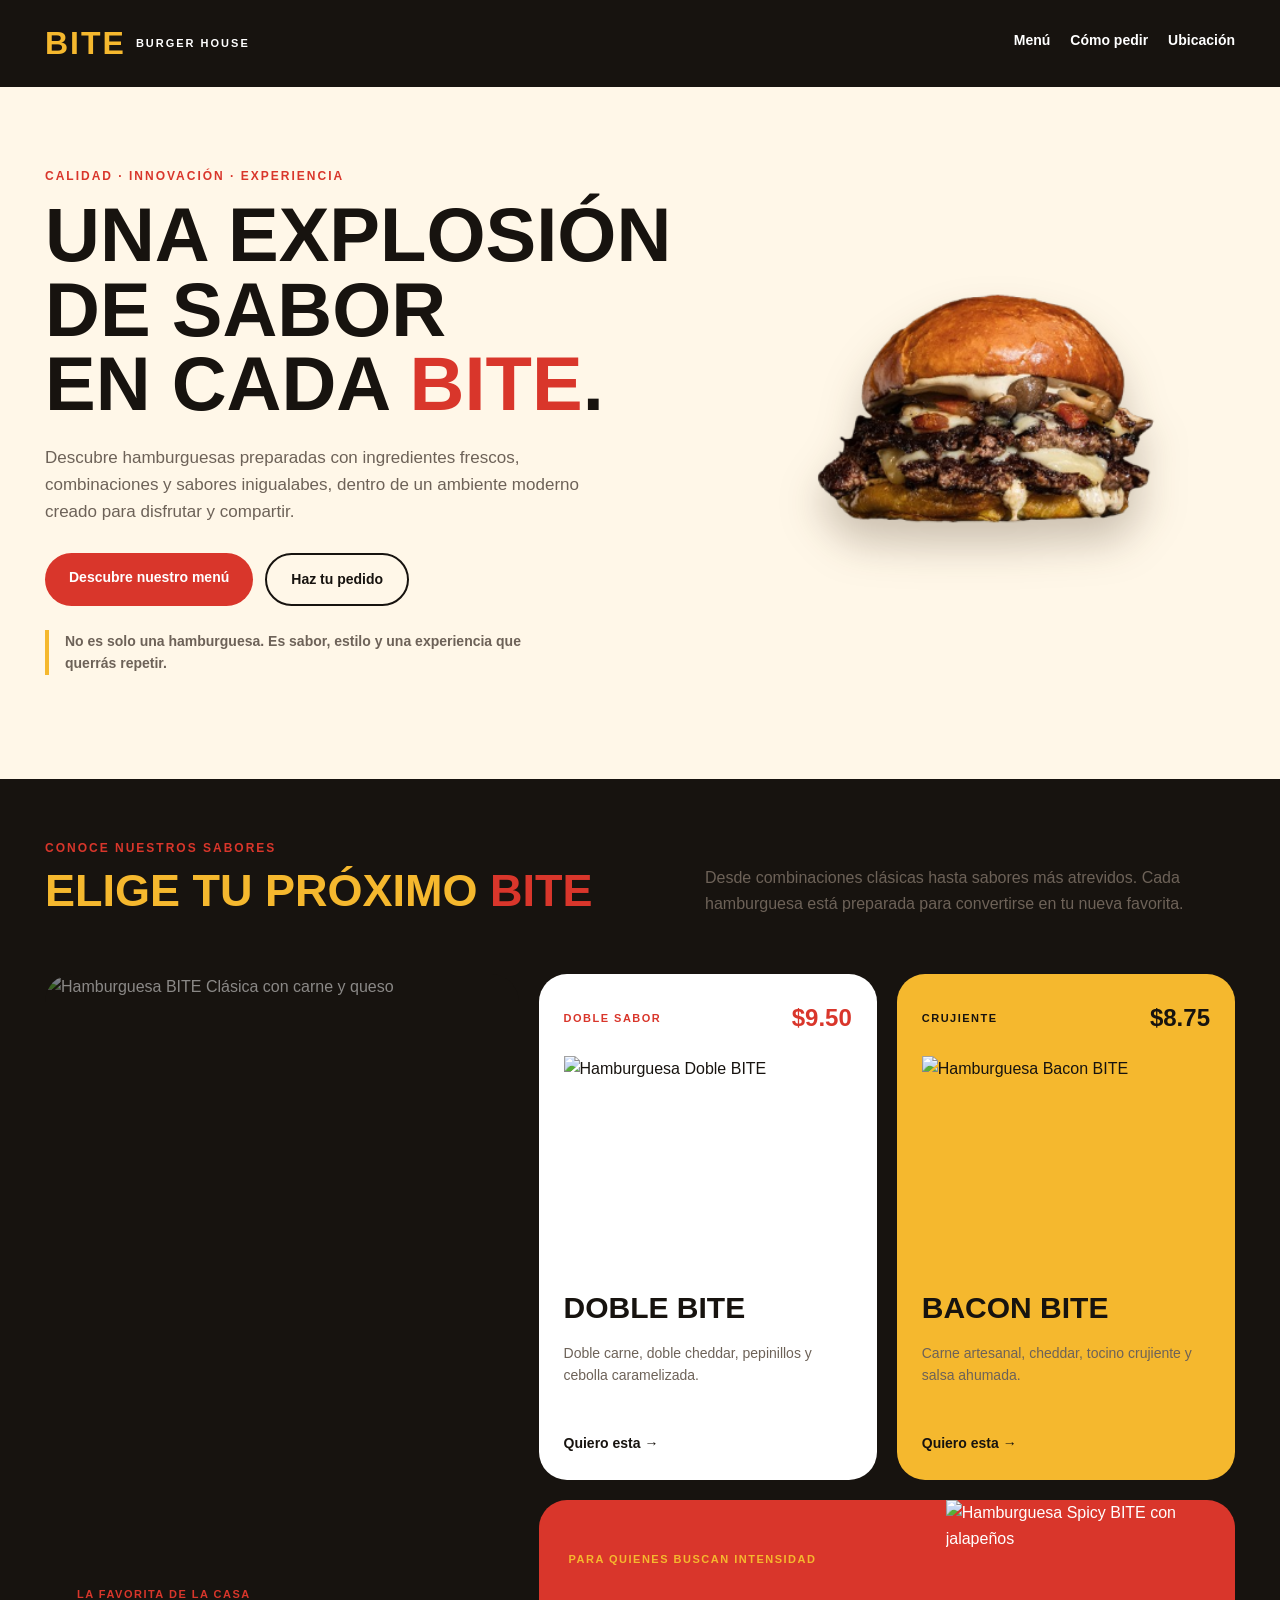
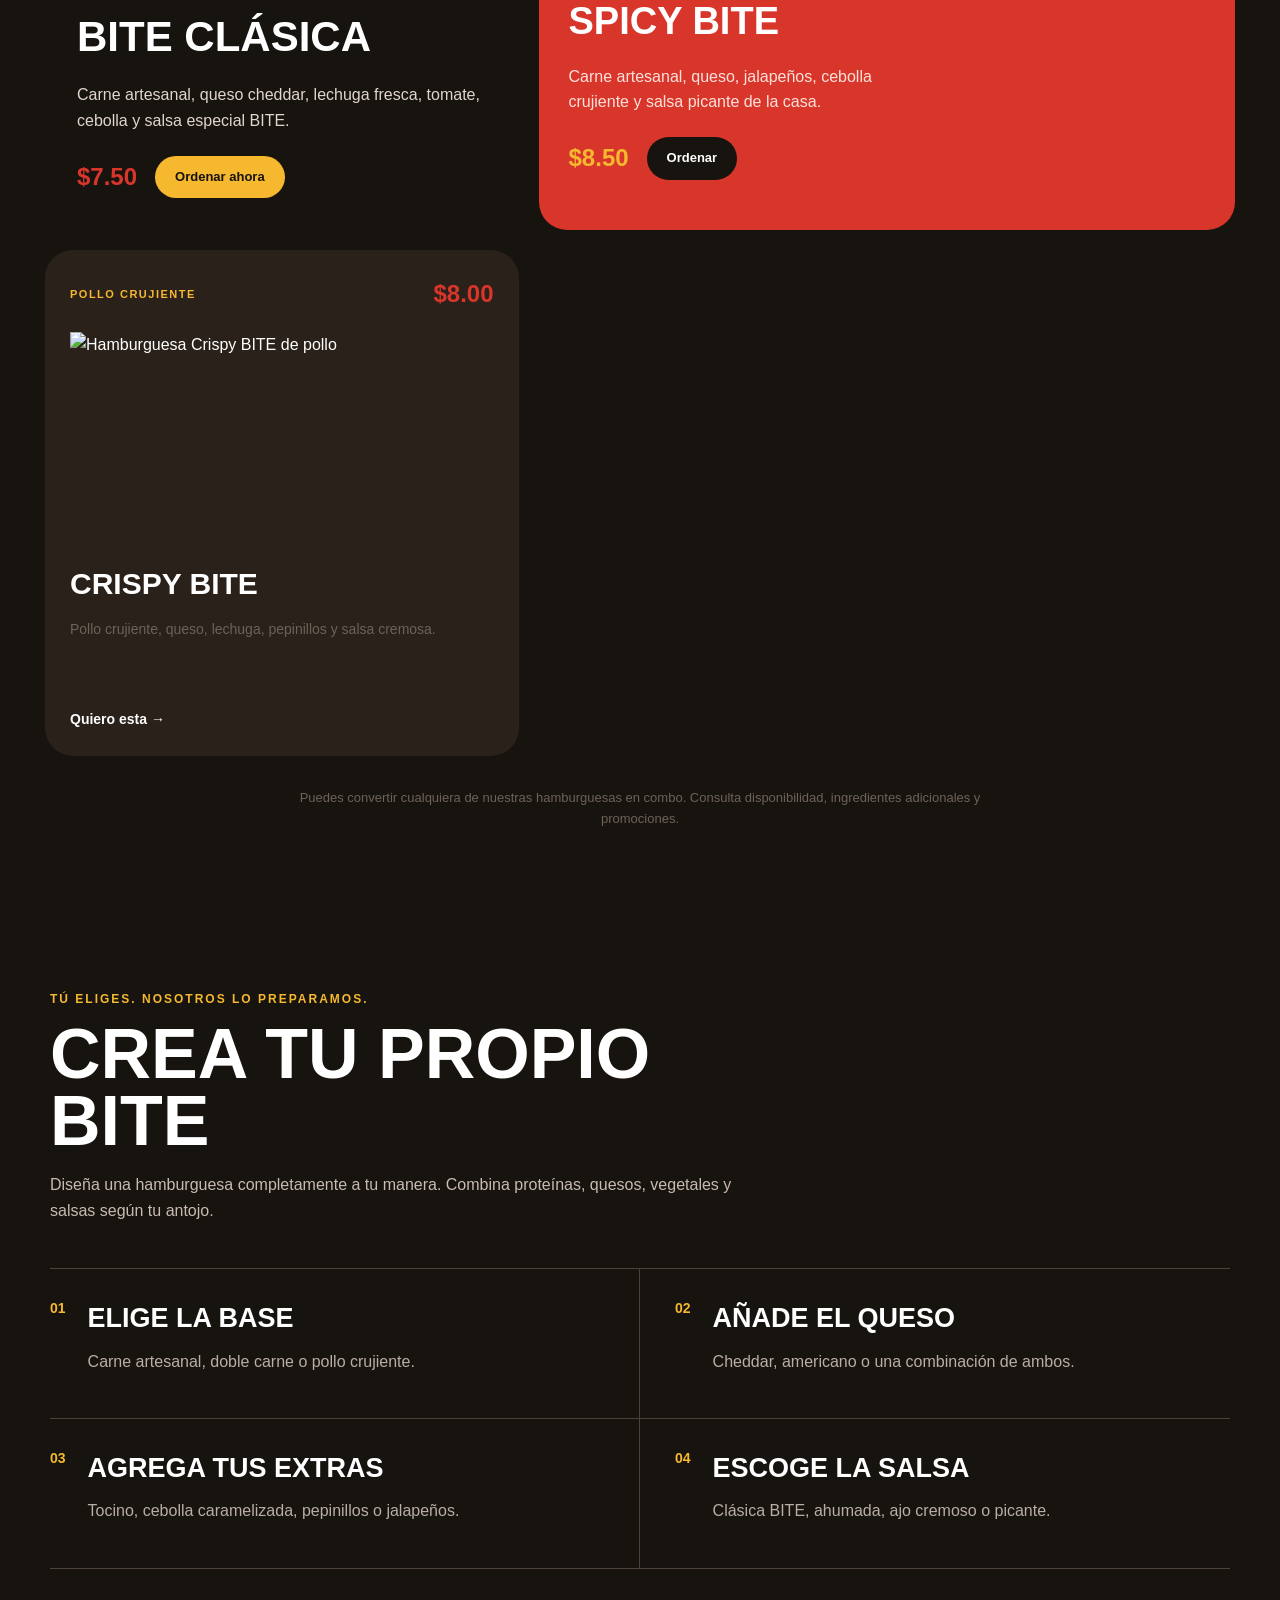
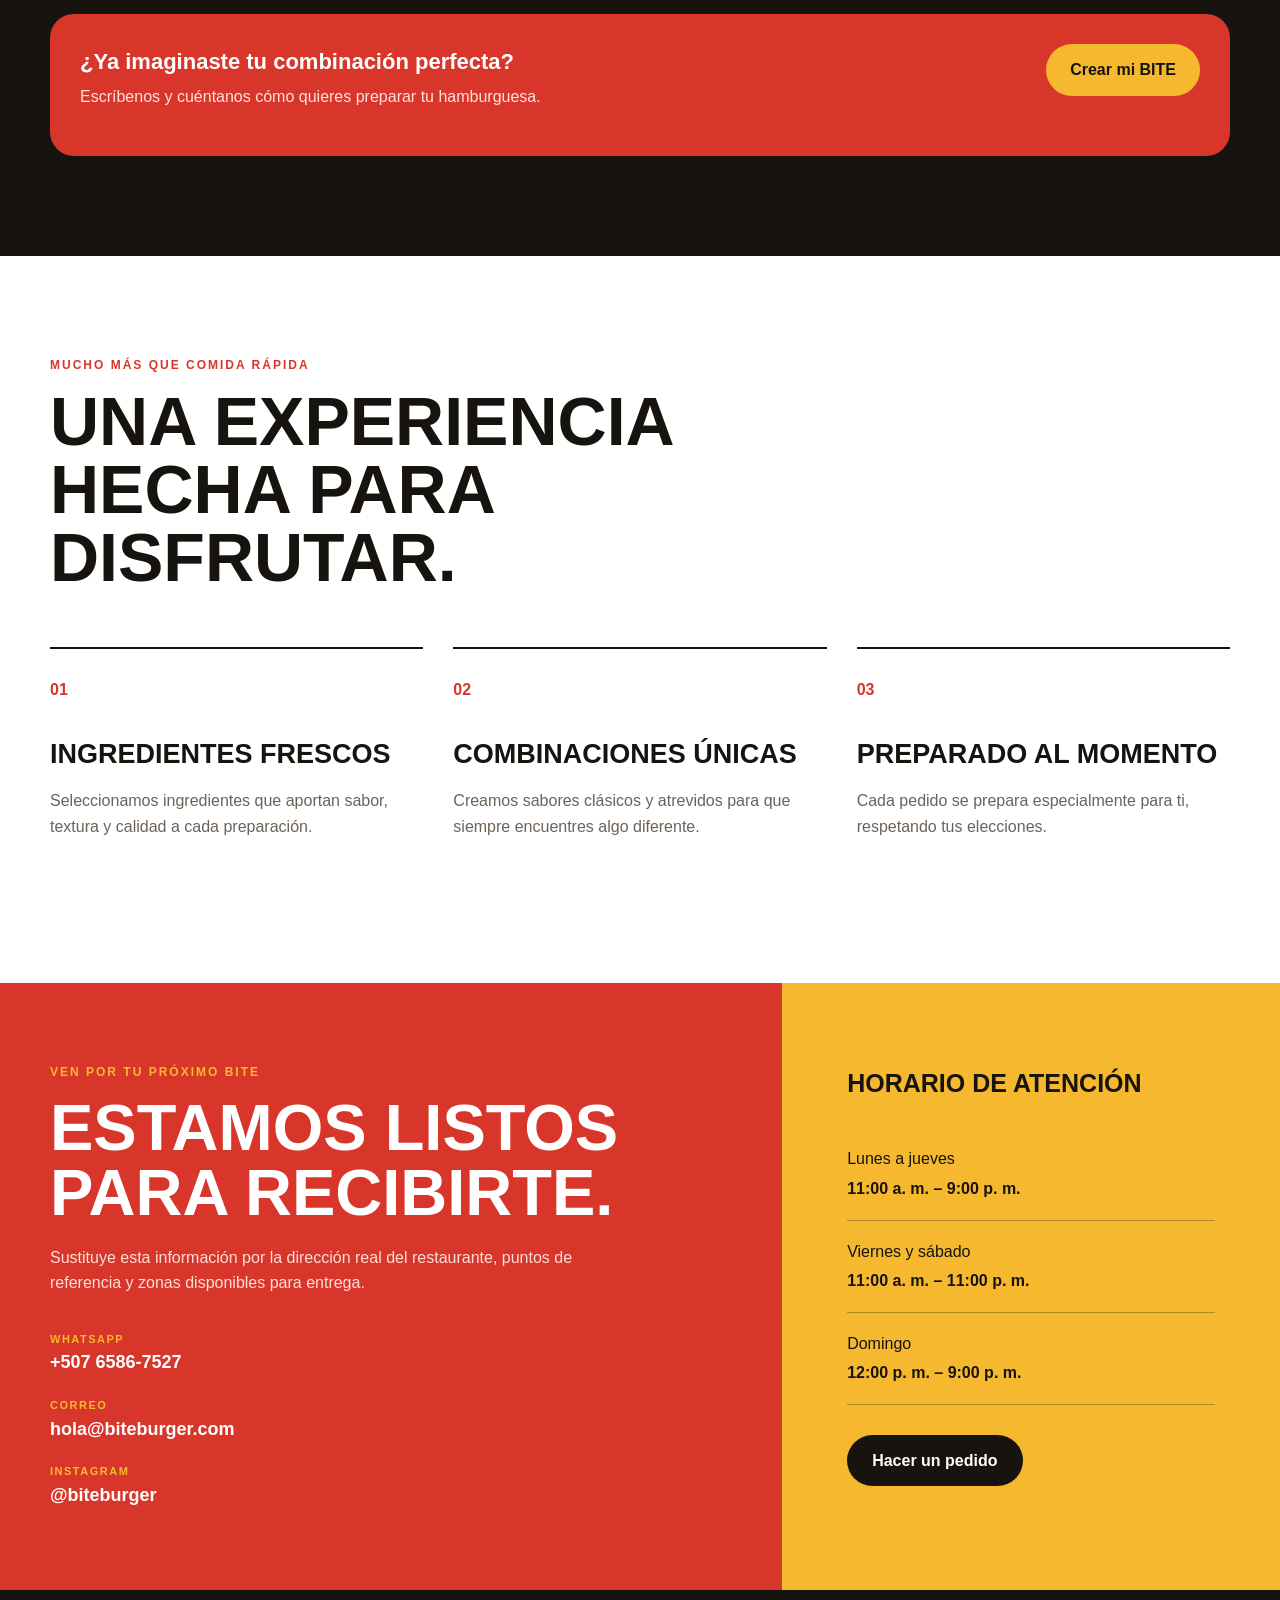
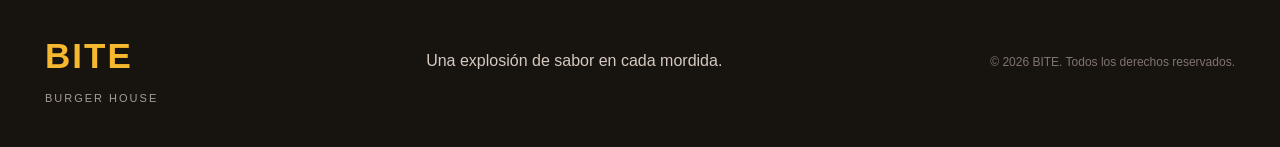
==== index.html @ ae7abc69 "Primera version de BITE" ====
<!DOCTYPE html>
<html lang="es">
<head>
  <meta charset="UTF-8">

  <meta
    name="viewport"
    content="width=device-width, initial-scale=1.0"
  >
  <title>BITE — Hamburguesas artesanales</title>
  <link rel="stylesheet" href="./assets/css/styles.css">
</head>

<body>
  <header class="barra">
    <a class="marca" href="#inicio">
      <span class="marca__nombre">BITE</span>
      <span class="marca__tipo">Burger House</span>
    </a>

    <nav class="nav" aria-label="Navegación principal">
      <a href="#menu">Menú</a>
      <a href="#pedidos">Cómo pedir</a>
      <a href="#local">Ubicación</a>
    </nav>
  </header>

  <main>
<section class="hero" id="inicio">

  <div class="hero__texto">

    <p class="etiqueta">
      Calidad · Innovación · Experiencia
    </p>

    <h1>
      Una explosión de sabor<br>
      en cada <em>BITE</em>.
    </h1>

    <p class="hero__descripcion">
      Descubre hamburguesas preparadas con ingredientes frescos,
      combinaciones y sabores inigualabes, dentro de un ambiente moderno creado para disfrutar y compartir.
    </p>

    <div class="hero__acciones">

      <a class="boton boton--principal" href="#menu">
        Descubre nuestro menú
      </a>

      <a
        class="boton boton--secundario"
        href="https://wa.me/50765867527?text=Hola%20BITE,%20quiero%20realizar%20un%20pedido."
        target="_blank"
        rel="noopener noreferrer"
      >
        Haz tu pedido
      </a>

    </div>

    <p class="hero__frase">
      No es solo una hamburguesa. Es sabor, estilo y una experiencia
      que querrás repetir.
    </p>

  </div>

  <div class="hero__ilustracion">

    <img
      src="./img/hamburguesa-bite.png"
      alt="Hamburguesa especial del restaurante BITE"
      class="hero__imagen"
    >

  </div>

</section>

     <section class="sabores" id="menu">

      <div class="sabores__encabezado">
    
        <div>
          <p class="seccion__etiqueta">Conoce nuestros sabores</p>
    
          <h2>
            Elige tu próximo
            <span>BITE</span>
          </h2>
        </div>
    
        <p class="sabores__introduccion">
          Desde combinaciones clásicas hasta sabores más atrevidos.
          Cada hamburguesa está preparada para convertirse en tu nueva favorita.
        </p>
    
      </div>
    
      <div class="menu-bento">
    
        <article class="menu-bento__principal">
    
          <img
            src="./img/bite-clasica.png"
            alt="Hamburguesa BITE Clásica con carne y queso"
            class="menu-bento__imagen-principal"
          >
    
          <div class="menu-bento__contenido-principal">
    
            <p class="producto__categoria">
              La favorita de la casa
            </p>
    
            <h3>BITE Clásica</h3>
    
            <p>
              Carne artesanal, queso cheddar, lechuga fresca,
              tomate, cebolla y salsa especial BITE.
            </p>
    
            <div class="producto__datos">
    
              <span class="producto__precio">$7.50</span>
    
              <a
                href="https://wa.me/50765867527?text=Hola%20BITE,%20quiero%20ordenar%20una%20BITE%20Clásica."
                target="_blank"
                rel="noopener noreferrer"
                class="producto__ordenar"
              >
                Ordenar ahora
              </a>
    
            </div>
    
          </div>
    
        </article>

        <article class="menu-bento__producto">
    
          <div class="producto__superior">
            <p class="producto__categoria">Doble sabor</p>
            <span class="producto__precio">$9.50</span>
          </div>
    
          <img
            src="./img/doble-bite.png"
            alt="Hamburguesa Doble BITE"
            class="menu-bento__imagen"
          >
    
          <h3>Doble BITE</h3>
    
          <p>
            Doble carne, doble cheddar, pepinillos y cebolla caramelizada.
          </p>
    
          <a
            href="https://wa.me/50765867527?text=Hola%20BITE,%20quiero%20ordenar%20una%20Doble%20BITE."
            target="_blank"
            rel="noopener noreferrer"
            class="producto__enlace"
          >
            Quiero esta →
          </a>
    
        </article>
    
        <article class="menu-bento__producto menu-bento__producto--amarillo">
    
          <div class="producto__superior">
            <p class="producto__categoria">Crujiente</p>
            <span class="producto__precio">$8.75</span>
          </div>
    
          <img
            src="./img/bacon-bite.png"
            alt="Hamburguesa Bacon BITE"
            class="menu-bento__imagen"
          >
    
          <h3>Bacon BITE</h3>
    
          <p>
            Carne artesanal, cheddar, tocino crujiente y salsa ahumada.
          </p>
    
          <a
            href="https://wa.me/50765867527?text=Hola%20BITE,%20quiero%20ordenar%20una%20Bacon%20BITE."
            target="_blank"
            rel="noopener noreferrer"
            class="producto__enlace"
          >
            Quiero esta →
          </a>
    
        </article>
    
    

        <article class="menu-bento__horizontal">
    
          <div class="menu-bento__horizontal-texto">
    
            <p class="producto__categoria">
              Para quienes buscan intensidad
            </p>
    
            <h3>Spicy BITE</h3>
    
            <p>
              Carne artesanal, queso, jalapeños, cebolla crujiente
              y salsa picante de la casa.
            </p>
    
            <div class="producto__datos">
    
              <span class="producto__precio">$8.50</span>
    
              <a
                href="https://wa.me/50765867527?text=Hola%20BITE,%20quiero%20ordenar%20una%20Spicy%20BITE."
                target="_blank"
                rel="noopener noreferrer"
                class="producto__ordenar producto__ordenar--oscuro"
              >
                Ordenar
              </a>
    
            </div>
    
          </div>
    
          <img
            src="./img/spicy-bite.png"
            alt="Hamburguesa Spicy BITE con jalapeños"
            class="menu-bento__horizontal-imagen"
          >
    
        </article>
    
    
        <article class="menu-bento__producto menu-bento__producto--oscuro">
    
          <div class="producto__superior">
            <p class="producto__categoria">Pollo crujiente</p>
            <span class="producto__precio">$8.00</span>
          </div>
    
          <img
            src="./img/crispy-bite.png"
            alt="Hamburguesa Crispy BITE de pollo"
            class="menu-bento__imagen"
          >
    
          <h3>Crispy BITE</h3>
    
          <p>
            Pollo crujiente, queso, lechuga, pepinillos y salsa cremosa.
          </p>
    
          <a
            href="https://wa.me/50765867527?text=Hola%20BITE,%20quiero%20ordenar%20una%20Crispy%20BITE."
            target="_blank"
            rel="noopener noreferrer"
            class="producto__enlace"
          >
            Quiero esta →
          </a>
    
        </article>
    
      </div>
    
      <p class="sabores__nota">
        Puedes convertir cualquiera de nuestras hamburguesas en combo.
        Consulta disponibilidad, ingredientes adicionales y promociones.
      </p>
    
    </section>
    
    
    <section class="crea-bite" id="pedidos">
    
      <div class="crea-bite__encabezado">
    
        <p class="seccion__etiqueta seccion__etiqueta--clara">
          Tú eliges. Nosotros lo preparamos.
        </p>
    
        <h2>
          Crea tu propio BITE
        </h2>
    
        <p>
          Diseña una hamburguesa completamente a tu manera.
          Combina proteínas, quesos, vegetales y salsas según tu antojo.
        </p>
    
      </div>
    
    
      <div class="crea-bite__opciones">
    
        <article class="crea-bite__paso">
    
          <span class="crea-bite__numero">01</span>
    
          <div>
            <h3>Elige la base</h3>
            <p>Carne artesanal, doble carne o pollo crujiente.</p>
          </div>
    
        </article>
    
    
        <article class="crea-bite__paso">
    
          <span class="crea-bite__numero">02</span>
    
          <div>
            <h3>Añade el queso</h3>
            <p>Cheddar, americano o una combinación de ambos.</p>
          </div>
    
        </article>
    
    
        <article class="crea-bite__paso">
    
          <span class="crea-bite__numero">03</span>
    
          <div>
            <h3>Agrega tus extras</h3>
            <p>Tocino, cebolla caramelizada, pepinillos o jalapeños.</p>
          </div>
    
        </article>
    
    
        <article class="crea-bite__paso">
    
          <span class="crea-bite__numero">04</span>
    
          <div>
            <h3>Escoge la salsa</h3>
            <p>Clásica BITE, ahumada, ajo cremoso o picante.</p>
          </div>
    
        </article>
    
      </div>
    
    
      <div class="crea-bite__final">
    
        <div>
          <p class="crea-bite__llamado">
            ¿Ya imaginaste tu combinación perfecta?
          </p>
    
          <p>
            Escríbenos y cuéntanos cómo quieres preparar tu hamburguesa.
          </p>
        </div>
    
        <a
          href="https://wa.me/50765867527?text=Hola%20BITE,%20quiero%20crear%20mi%20propia%20hamburguesa."
          target="_blank"
          rel="noopener noreferrer"
          class="crea-bite__boton"
        >
          Crear mi BITE
        </a>
    
      </div>
    
    </section>
    
    <section class="experiencia">
    
      <div class="experiencia__frase">
    
        <p class="seccion__etiqueta">Mucho más que comida rápida</p>
    
        <h2>
          Una experiencia hecha para disfrutar.
        </h2>
    
      </div>
    
    
      <div class="experiencia__elementos">
    
        <article>
          <span>01</span>
          <h3>Ingredientes frescos</h3>
          <p>
            Seleccionamos ingredientes que aportan sabor, textura
            y calidad a cada preparación.
          </p>
        </article>
    
        <article>
          <span>02</span>
          <h3>Combinaciones únicas</h3>
          <p>
            Creamos sabores clásicos y atrevidos para que siempre
            encuentres algo diferente.
          </p>
        </article>
    
        <article>
          <span>03</span>
          <h3>Preparado al momento</h3>
          <p>
            Cada pedido se prepara especialmente para ti,
            respetando tus elecciones.
          </p>
        </article>
    
      </div>
    
    </section>
    
    <section class="visitanos" id="local">
    
      <div class="visitanos__informacion">
    
        <p class="seccion__etiqueta seccion__etiqueta--clara">
          Ven por tu próximo BITE
        </p>
    
        <h2>Estamos listos para recibirte.</h2>
    
        <p class="visitanos__descripcion">
          Sustituye esta información por la dirección real del restaurante,
          puntos de referencia y zonas disponibles para entrega.
        </p>
    
    
        <div class="visitanos__contactos">
    
          <div>
            <span>WhatsApp</span>
            <a href="https://wa.me/50765867527" target="_blank">
              +507 6586-7527
            </a>
          </div>
    
          <div>
            <span>Correo</span>
            <a href="mailto:hola@biteburger.com">
              hola@biteburger.com
            </a>
          </div>
    
          <div>
            <span>Instagram</span>
            <a href="#" target="_blank">
              @biteburger
            </a>
          </div>
    
        </div>
    
      </div>
    
    
      <div class="visitanos__horario">
    
        <p class="visitanos__titulo-horario">
          Horario de atención
        </p>
    
        <div class="horario__fila">
          <span>Lunes a jueves</span>
          <strong>11:00 a. m. – 9:00 p. m.</strong>
        </div>
    
        <div class="horario__fila">
          <span>Viernes y sábado</span>
          <strong>11:00 a. m. – 11:00 p. m.</strong>
        </div>
    
        <div class="horario__fila">
          <span>Domingo</span>
          <strong>12:00 p. m. – 9:00 p. m.</strong>
        </div>
    
        <a
          href="https://wa.me/50765867527?text=Hola%20BITE,%20quiero%20realizar%20un%20pedido."
          target="_blank"
          rel="noopener noreferrer"
          class="visitanos__boton"
        >
          Hacer un pedido
        </a>
    
      </div>
    
    </section>


</main>

     <footer class="pie-bite">

      <div class="pie-bite__marca">
        <p>BITE</p>
        <span>Burger House</span>
      </div>
    
      <p class="pie-bite__frase">
        Una explosión de sabor en cada mordida.
      </p>
    
      <p class="pie-bite__derechos">
        © 2026 BITE. Todos los derechos reservados.
      </p>
    
    </footer>
</body>
</html>
---- assets/css/styles.css ----
:root {
  --negro: #17130f;
  --negro-suave: #29211a;
  --rojo: #d9362b;
  --rojo-oscuro: #ad231b;
  --amarillo: #f5b82e;
  --crema: #fff7e8;
  --blanco: #ffffff;
  --gris: #6d6258;
}

* {
  box-sizing: border-box;
}

html {
  scroll-behavior: smooth;
}

body {
  margin: 0;
  background-color: var(--crema);
  color: var(--negro);
  font-family: Arial, Helvetica, sans-serif;
  line-height: 1.6;
}

h1,
h2,
h3,
p {
  margin-top: 0;
}

a {
  color: inherit;
}

.barra {
  display: flex;
  flex-direction: column;
  gap: 15px;
  padding: 18px 24px;
  background-color: var(--negro);
}

.marca {
  display: flex;
  align-items: center;
  gap: 10px;
  color: var(--blanco);
  text-decoration: none;
}

.marca__nombre {
  color: var(--amarillo);
  font-size: 32px;
  font-weight: 900;
  letter-spacing: 2px;
}

.marca__tipo {
  color: var(--blanco);
  font-size: 11px;
  font-weight: 700;
  letter-spacing: 2px;
  text-transform: uppercase;
}

.nav {
  display: flex;
  flex-wrap: wrap;
  gap: 20px;
}

.nav a {
  padding-bottom: 4px;
  border-bottom: 2px solid transparent;
  color: var(--blanco);
  font-size: 14px;
  font-weight: 600;
  text-decoration: none;
  transition: 0.2s ease;
}

.nav a:hover {
  border-bottom-color: var(--amarillo);
  color: var(--amarillo);
}


.hero {
  display: flex;
  flex-direction: column;
  gap: 40px;
  min-height: 620px;
  padding: 60px 24px;
  background-color: var(--crema);
}

.hero__texto {
  width: 100%;
}

.etiqueta {
  margin-bottom: 12px;
  color: var(--rojo);
  font-size: 12px;
  font-weight: 800;
  letter-spacing: 2px;
  text-transform: uppercase;
}

.hero h1 {
  margin-bottom: 22px;
  color: var(--negro);
  font-size: clamp(48px, 12vw, 76px);
  line-height: 0.98;
  text-transform: uppercase;
}

.hero h1 em {
  color: var(--rojo);
  font-style: normal;
}

.hero__descripcion {
  max-width: 580px;
  margin-bottom: 28px;
  color: var(--gris);
  font-size: 17px;
}

.hero__acciones {
  display: flex;
  flex-wrap: wrap;
  gap: 12px;
}

.boton {
  display: inline-block;
  padding: 13px 24px;
  border-radius: 50px;
  font-size: 14px;
  font-weight: 800;
  text-decoration: none;
  transition: 0.2s ease;
}

.boton:hover {
  transform: translateY(-3px);
}

.boton--principal {
  background-color: var(--rojo);
  color: var(--blanco);
}

.boton--principal:hover {
  background-color: var(--rojo-oscuro);
}

.boton--secundario {
  border: 2px solid var(--negro);
  background-color: transparent;
  color: var(--negro);
}

.boton--secundario:hover {
  background-color: var(--negro);
  color: var(--blanco);
}


.hero__frase {
  max-width: 480px;
  margin-top: 24px;
  padding-left: 16px;
  border-left: 4px solid var(--amarillo);
  color: var(--gris);
  font-size: 14px;
  font-weight: 600;
}

.hero__ilustracion {
  width: 100%;
  max-width: 480px;
  margin: 0 auto;
}

.hero__imagen {
  display: block;
  width: 100%;
  max-width: 480px;
  height: auto;
  margin: 0 auto;
  border-radius: 24px;
  object-fit: cover;
  filter: drop-shadow(0 24px 20px rgba(55, 35, 17, 0.25));
}

#menu {
  min-height: 300px;
  padding: 60px 24px;
  background-color: var(--negro);
  color: var(--blanco);
}

#menu h2 {
  margin-bottom: 20px;
  color: var(--amarillo);
  font-size: 45px;
  text-transform: uppercase;
}

@media (min-width: 700px) {

  .barra {
    flex-direction: row;
    align-items: center;
    justify-content: space-between;
    padding-right: 45px;
    padding-left: 45px;
  }

  .hero {
    padding-right: 45px;
    padding-left: 45px;
  }

  #menu {
    padding-right: 45px;
    padding-left: 45px;
  }
}


@media (min-width: 900px) {

  .hero {
    flex-direction: row;
    align-items: center;
    justify-content: space-between;
    gap: 70px;
    padding-top: 80px;
    padding-bottom: 90px;
  }

  .hero__texto {
    flex: 1.2;
  }

  .hero__ilustracion {
    flex: 1;
    margin: 0;
  }
}

/* =====================================================
   CONFIGURACIÓN COMPARTIDA DE LAS NUEVAS SECCIONES
   ===================================================== */

.seccion__etiqueta {
  margin-bottom: 12px;
  color: var(--rojo);
  font-size: 12px;
  font-weight: 800;
  letter-spacing: 2px;
  text-transform: uppercase;
}

.seccion__etiqueta--clara {
  color: var(--amarillo);
}


/* =====================================================
     MENÚ TIPO BENTO
     ===================================================== */

.sabores {
  padding: 75px 24px;
  background-color: #f3eadb;
  color: var(--negro);
}

.sabores__encabezado {
  display: flex;
  flex-direction: column;
  gap: 20px;
  margin-bottom: 42px;
}

.sabores__encabezado h2 {
  max-width: 580px;
  margin: 0;
  font-size: clamp(44px, 11vw, 70px);
  line-height: 0.95;
  text-transform: uppercase;
}

.sabores__encabezado h2 span {
  color: var(--rojo);
}

.sabores__introduccion {
  max-width: 530px;
  color: var(--gris);
}

.menu-bento {
  display: grid;
  grid-template-columns: 1fr;
  gap: 20px;
}


/* Producto principal */

.menu-bento__principal {
  position: relative;
  display: flex;
  min-height: 540px;
  overflow: hidden;
  border-radius: 28px;
  background-color: var(--negro);
  color: var(--blanco);
}

.menu-bento__imagen-principal {
  position: absolute;
  inset: 0;
  width: 100%;
  height: 100%;
  opacity: 0.55;
  object-fit: cover;
}

.menu-bento__principal::after {
  position: absolute;
  inset: 0;
  background:
    linear-gradient(to top,
      rgba(23, 19, 15, 0.98),
      rgba(23, 19, 15, 0.08));
  content: "";
}

.menu-bento__contenido-principal {
  position: relative;
  z-index: 2;
  align-self: flex-end;
  padding: 32px;
}

.menu-bento__contenido-principal h3 {
  margin-bottom: 12px;
  font-size: 42px;
  text-transform: uppercase;
}

.menu-bento__contenido-principal>p:not(.producto__categoria) {
  max-width: 510px;
  margin-bottom: 22px;
  color: #e0d6cd;
}


/* Productos pequeños */

.menu-bento__producto {
  padding: 25px;
  overflow: hidden;
  border-radius: 28px;
  background-color: var(--blanco);
  color: var(--negro);
}

.menu-bento__producto--amarillo {
  background-color: var(--amarillo);
}

.menu-bento__producto--oscuro {
  background-color: var(--negro-suave);
  color: var(--blanco);
}

.menu-bento__producto--oscuro p {
  color: #d7cbc1;
}

.producto__superior {
  display: flex;
  align-items: center;
  justify-content: space-between;
  gap: 14px;
}

.producto__categoria {
  margin: 0;
  color: var(--rojo);
  font-size: 11px;
  font-weight: 800;
  letter-spacing: 1.5px;
  text-transform: uppercase;
}

.menu-bento__producto--amarillo .producto__categoria {
  color: var(--negro);
}

.menu-bento__producto--oscuro .producto__categoria {
  color: var(--amarillo);
}

.menu-bento__imagen {
  display: block;
  width: 100%;
  height: 210px;
  margin: 18px 0;
  object-fit: contain;
  transition: transform 0.3s ease;
}

.menu-bento__producto:hover .menu-bento__imagen {
  transform: scale(1.07) rotate(-2deg);
}

.menu-bento__producto h3 {
  margin-bottom: 10px;
  font-size: 30px;
  text-transform: uppercase;
}

.menu-bento__producto>p {
  min-height: 70px;
  margin-bottom: 18px;
  color: var(--gris);
  font-size: 14px;
}

.producto__precio {
  color: var(--rojo);
  font-size: 24px;
  font-weight: 900;
}

.menu-bento__producto--amarillo .producto__precio {
  color: var(--negro);
}

.producto__enlace {
  color: inherit;
  font-size: 14px;
  font-weight: 800;
  text-decoration: none;
}

.producto__enlace:hover {
  color: var(--rojo);
}


/* Producto horizontal */

.menu-bento__horizontal {
  display: flex;
  flex-direction: column;
  overflow: hidden;
  border-radius: 28px;
  background-color: var(--rojo);
  color: var(--blanco);
}

.menu-bento__horizontal-texto {
  padding: 30px;
}

.menu-bento__horizontal h3 {
  margin-bottom: 12px;
  font-size: 38px;
  text-transform: uppercase;
}

.menu-bento__horizontal p {
  margin-bottom: 22px;
  color: #ffe1db;
}

.menu-bento__horizontal .producto__categoria {
  color: var(--amarillo);
}

.menu-bento__horizontal .producto__precio {
  color: var(--amarillo);
}

.menu-bento__horizontal-imagen {
  width: 100%;
  height: 280px;
  object-fit: contain;
}


/* Datos y botones */

.producto__datos {
  display: flex;
  align-items: center;
  flex-wrap: wrap;
  gap: 18px;
}

.producto__ordenar {
  display: inline-block;
  padding: 11px 20px;
  border-radius: 50px;
  background-color: var(--amarillo);
  color: var(--negro);
  font-size: 13px;
  font-weight: 800;
  text-decoration: none;
}

.producto__ordenar:hover {
  background-color: var(--blanco);
}

.producto__ordenar--oscuro {
  background-color: var(--negro);
  color: var(--blanco);
}

.sabores__nota {
  max-width: 700px;
  margin: 32px auto 0;
  color: var(--gris);
  font-size: 13px;
  text-align: center;
}


/* =====================================================
     CREA TU PROPIO BITE
     ===================================================== */

.crea-bite {
  padding: 75px 24px;
  background-color: var(--negro);
  color: var(--blanco);
}

.crea-bite__encabezado {
  max-width: 720px;
  margin-bottom: 45px;
}

.crea-bite__encabezado h2 {
  margin-bottom: 18px;
  font-size: clamp(44px, 11vw, 70px);
  line-height: 0.95;
  text-transform: uppercase;
}

.crea-bite__encabezado>p:last-child {
  color: #c8bbb1;
}

.crea-bite__opciones {
  border-top: 1px solid #4c423a;
}

.crea-bite__paso {
  display: flex;
  align-items: flex-start;
  gap: 22px;
  padding: 28px 0;
  border-bottom: 1px solid #4c423a;
}

.crea-bite__numero {
  color: var(--amarillo);
  font-size: 14px;
  font-weight: 900;
}

.crea-bite__paso h3 {
  margin-bottom: 8px;
  font-size: 27px;
  text-transform: uppercase;
}

.crea-bite__paso p {
  color: #b9aea5;
}

.crea-bite__final {
  display: flex;
  flex-direction: column;
  gap: 25px;
  margin-top: 45px;
  padding: 30px;
  border-radius: 24px;
  background-color: var(--rojo);
}

.crea-bite__llamado {
  margin-bottom: 5px;
  font-size: 22px;
  font-weight: 900;
}

.crea-bite__final div>p:last-child {
  color: #ffe1dc;
}

.crea-bite__boton {
  align-self: flex-start;
  padding: 13px 24px;
  border-radius: 50px;
  background-color: var(--amarillo);
  color: var(--negro);
  font-weight: 900;
  text-decoration: none;
}


/* =====================================================
     EXPERIENCIA BITE
     ===================================================== */

.experiencia {
  padding: 75px 24px;
  background-color: var(--blanco);
}

.experiencia__frase {
  margin-bottom: 45px;
}

.experiencia__frase h2 {
  max-width: 750px;
  font-size: clamp(42px, 10vw, 68px);
  line-height: 1;
  text-transform: uppercase;
}

.experiencia__elementos {
  display: grid;
  grid-template-columns: 1fr;
  gap: 18px;
}

.experiencia__elementos article {
  padding: 28px 0;
  border-top: 2px solid var(--negro);
}

.experiencia__elementos span {
  display: inline-block;
  margin-bottom: 30px;
  color: var(--rojo);
  font-weight: 900;
}

.experiencia__elementos h3 {
  margin-bottom: 12px;
  font-size: 27px;
  text-transform: uppercase;
}

.experiencia__elementos p {
  color: var(--gris);
}


/* =====================================================
     UBICACIÓN Y CONTACTO
     ===================================================== */

.visitanos {
  display: flex;
  flex-direction: column;
  background-color: var(--rojo);
  color: var(--blanco);
}

.visitanos__informacion,
.visitanos__horario {
  padding: 55px 24px;
}

.visitanos__informacion h2 {
  max-width: 600px;
  margin-bottom: 20px;
  font-size: clamp(43px, 10vw, 65px);
  line-height: 1;
  text-transform: uppercase;
}

.visitanos__descripcion {
  max-width: 580px;
  color: #ffded8;
}

.visitanos__contactos {
  display: grid;
  gap: 20px;
  margin-top: 35px;
}

.visitanos__contactos div {
  display: flex;
  flex-direction: column;
}

.visitanos__contactos span {
  color: var(--amarillo);
  font-size: 11px;
  font-weight: 900;
  letter-spacing: 1.5px;
  text-transform: uppercase;
}

.visitanos__contactos a {
  color: var(--blanco);
  font-size: 18px;
  font-weight: 800;
  text-decoration: none;
}

.visitanos__horario {
  background-color: var(--amarillo);
  color: var(--negro);
}

.visitanos__titulo-horario {
  margin-bottom: 25px;
  font-size: 25px;
  font-weight: 900;
  text-transform: uppercase;
}

.horario__fila {
  display: flex;
  flex-direction: column;
  gap: 4px;
  padding: 18px 0;
  border-bottom: 1px solid rgba(23, 19, 15, 0.3);
}

.visitanos__boton {
  display: inline-block;
  margin-top: 30px;
  padding: 13px 25px;
  border-radius: 50px;
  background-color: var(--negro);
  color: var(--blanco);
  font-weight: 900;
  text-decoration: none;
}


/* =====================================================
     PIE DE PÁGINA
     ===================================================== */

.pie-bite {
  display: flex;
  flex-direction: column;
  gap: 18px;
  padding: 38px 24px;
  background-color: var(--negro);
  color: var(--blanco);
}

.pie-bite__marca p {
  margin: 0;
  color: var(--amarillo);
  font-size: 35px;
  font-weight: 900;
  letter-spacing: 2px;
}

.pie-bite__marca span {
  color: #a89d94;
  font-size: 11px;
  letter-spacing: 2px;
  text-transform: uppercase;
}

.pie-bite__frase {
  color: #d5cac0;
}

.pie-bite__derechos {
  color: #80756d;
  font-size: 12px;
}


/* =====================================================
     TABLETAS
     ===================================================== */

@media (min-width: 700px) {

  .sabores,
  .crea-bite,
  .experiencia {
    padding-right: 45px;
    padding-left: 45px;
  }

  .sabores__encabezado {
    flex-direction: row;
    align-items: flex-end;
    justify-content: space-between;
  }

  .menu-bento {
    grid-template-columns: repeat(2, 1fr);
  }

  .menu-bento__principal,
  .menu-bento__horizontal {
    grid-column: span 2;
  }

  .menu-bento__horizontal {
    flex-direction: row;
    align-items: center;
  }

  .menu-bento__horizontal-texto {
    flex: 1.2;
  }

  .menu-bento__horizontal-imagen {
    flex: 1;
    width: 42%;
    height: 330px;
  }

  .crea-bite__final {
    flex-direction: row;
    align-items: center;
    justify-content: space-between;
  }

  .crea-bite__boton {
    flex-shrink: 0;
  }

  .experiencia__elementos {
    grid-template-columns: repeat(3, 1fr);
    gap: 30px;
  }

  .visitanos__informacion,
  .visitanos__horario {
    padding-right: 45px;
    padding-left: 45px;
  }

  .pie-bite {
    flex-direction: row;
    align-items: center;
    justify-content: space-between;
    padding-right: 45px;
    padding-left: 45px;
  }
}


/* =====================================================
     COMPUTADORAS
     ===================================================== */

@media (min-width: 1000px) {

  .sabores,
  .crea-bite,
  .experiencia {
    padding:
      100px max(50px, calc((100% - 1180px) / 2));
  }

  .menu-bento {
    grid-template-columns: 1.4fr 1fr 1fr;
  }

  .menu-bento__principal {
    grid-row: span 2;
    grid-column: auto;
  }

  .menu-bento__horizontal {
    grid-column: span 2;
  }

  .crea-bite__opciones {
    display: grid;
    grid-template-columns: repeat(2, 1fr);
  }

  .crea-bite__paso:nth-child(odd) {
    padding-right: 35px;
    border-right: 1px solid #4c423a;
  }

  .crea-bite__paso:nth-child(even) {
    padding-left: 35px;
  }

  .visitanos {
    flex-direction: row;
  }

  .visitanos__informacion {
    flex: 1.35;
    padding:
      80px 70px 80px max(50px, calc((100vw - 1180px) / 2));
  }

  .visitanos__horario {
    flex: 0.75;
    padding: 80px 65px;
  }
}

.producto__ordenar--oscuro:hover {
  background-color: var(--blanco);
  color: var(--negro);
}
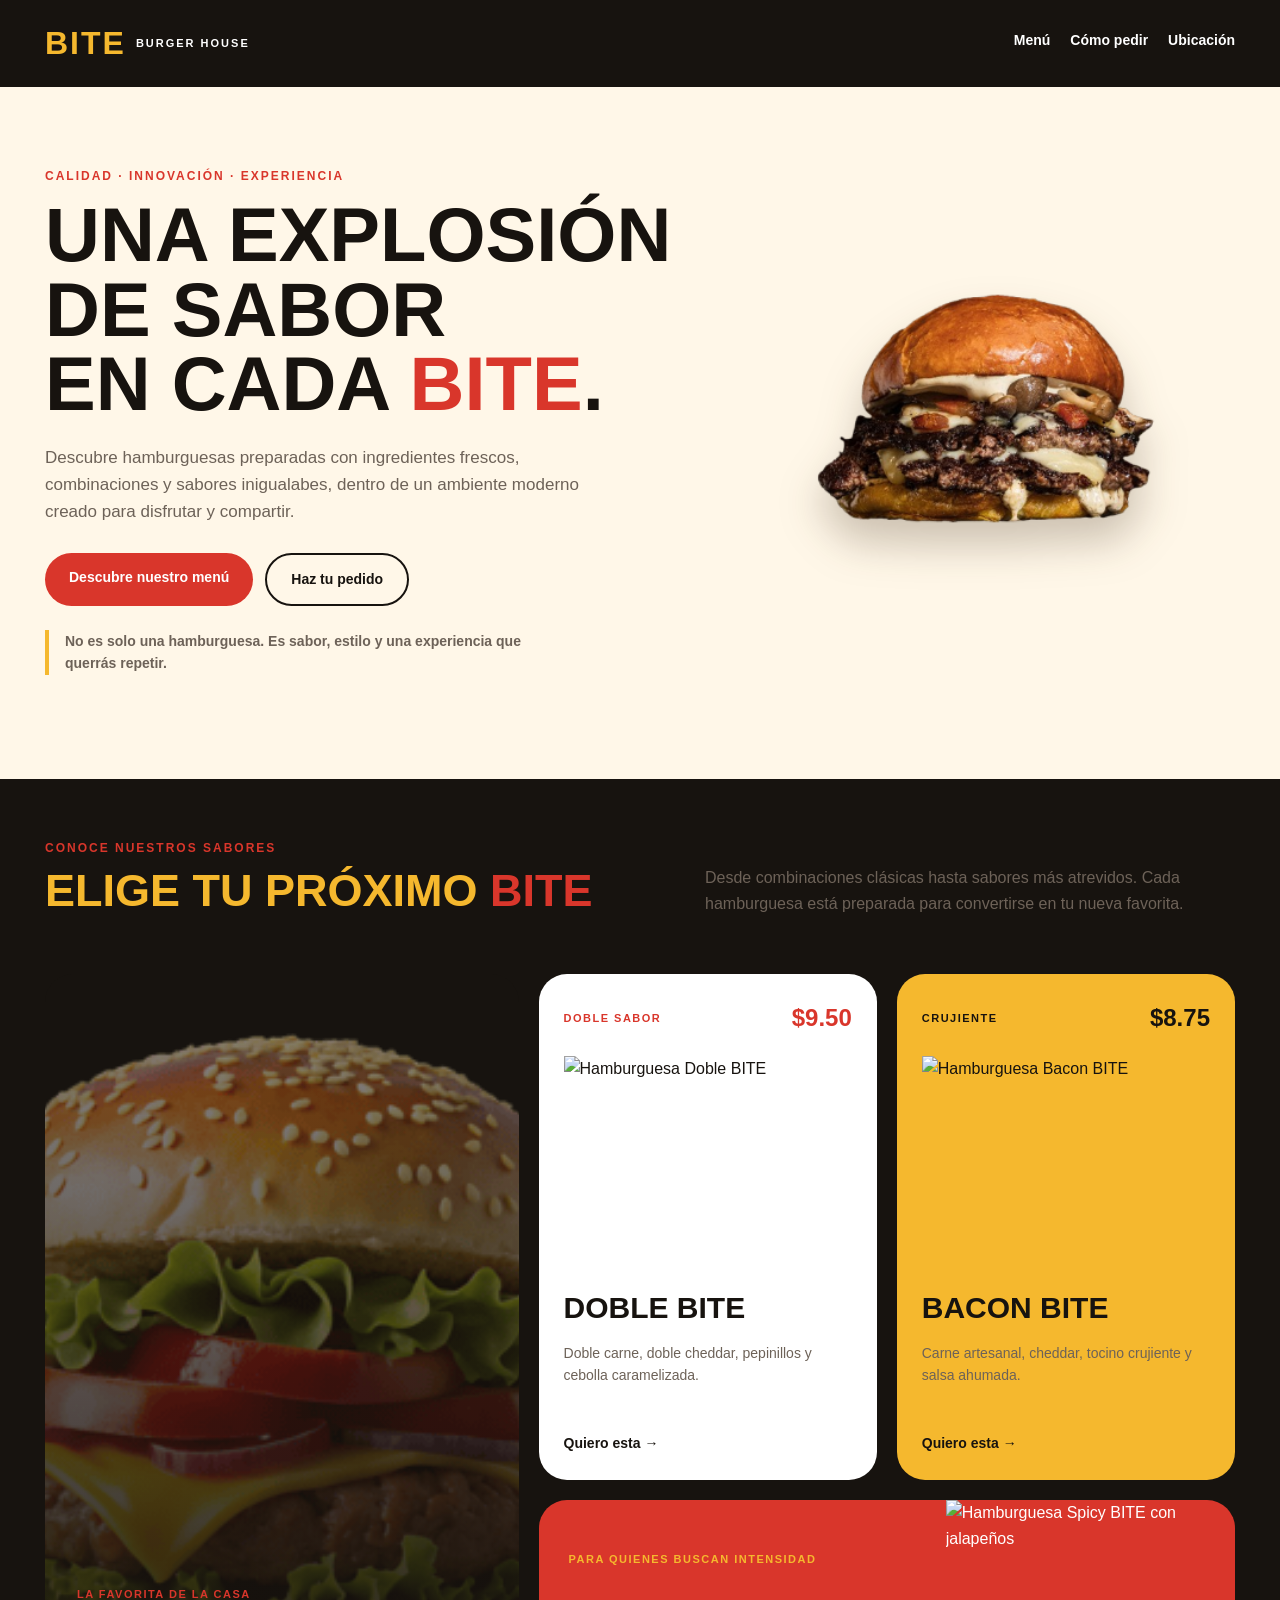
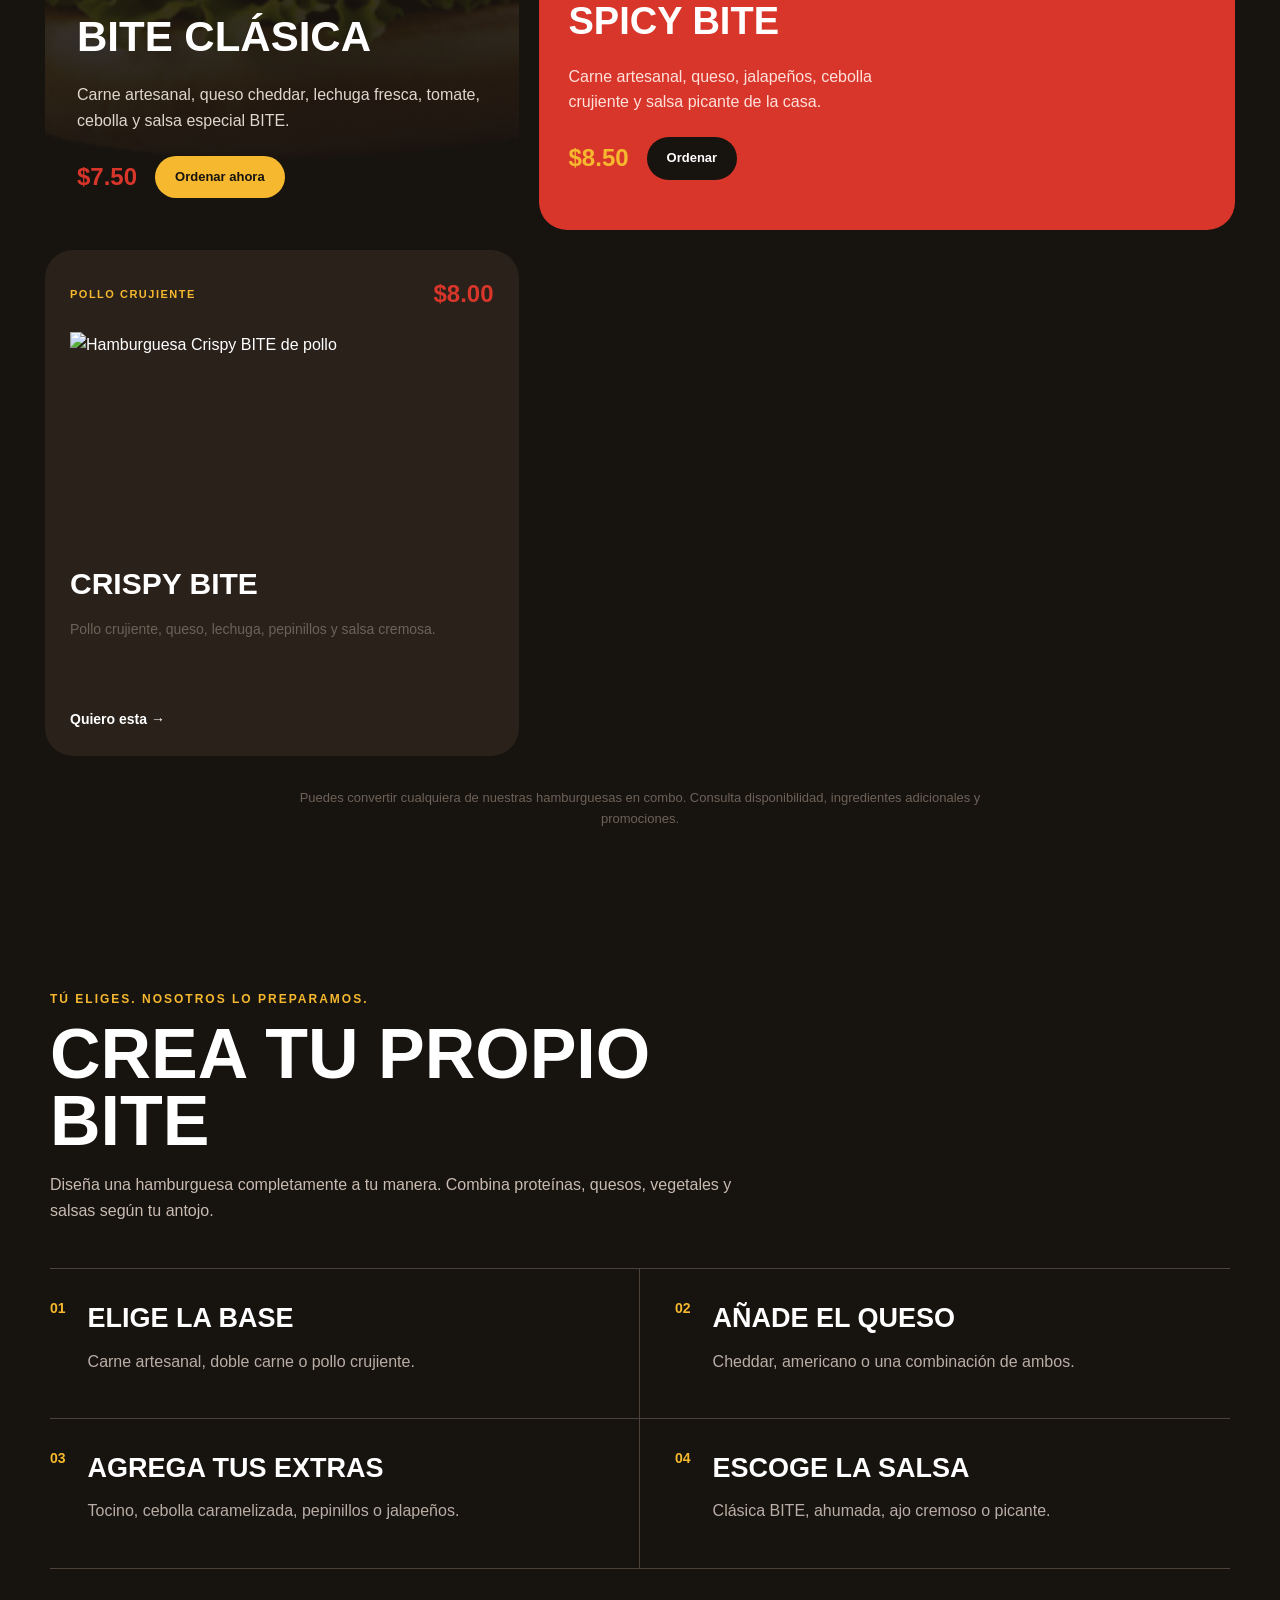
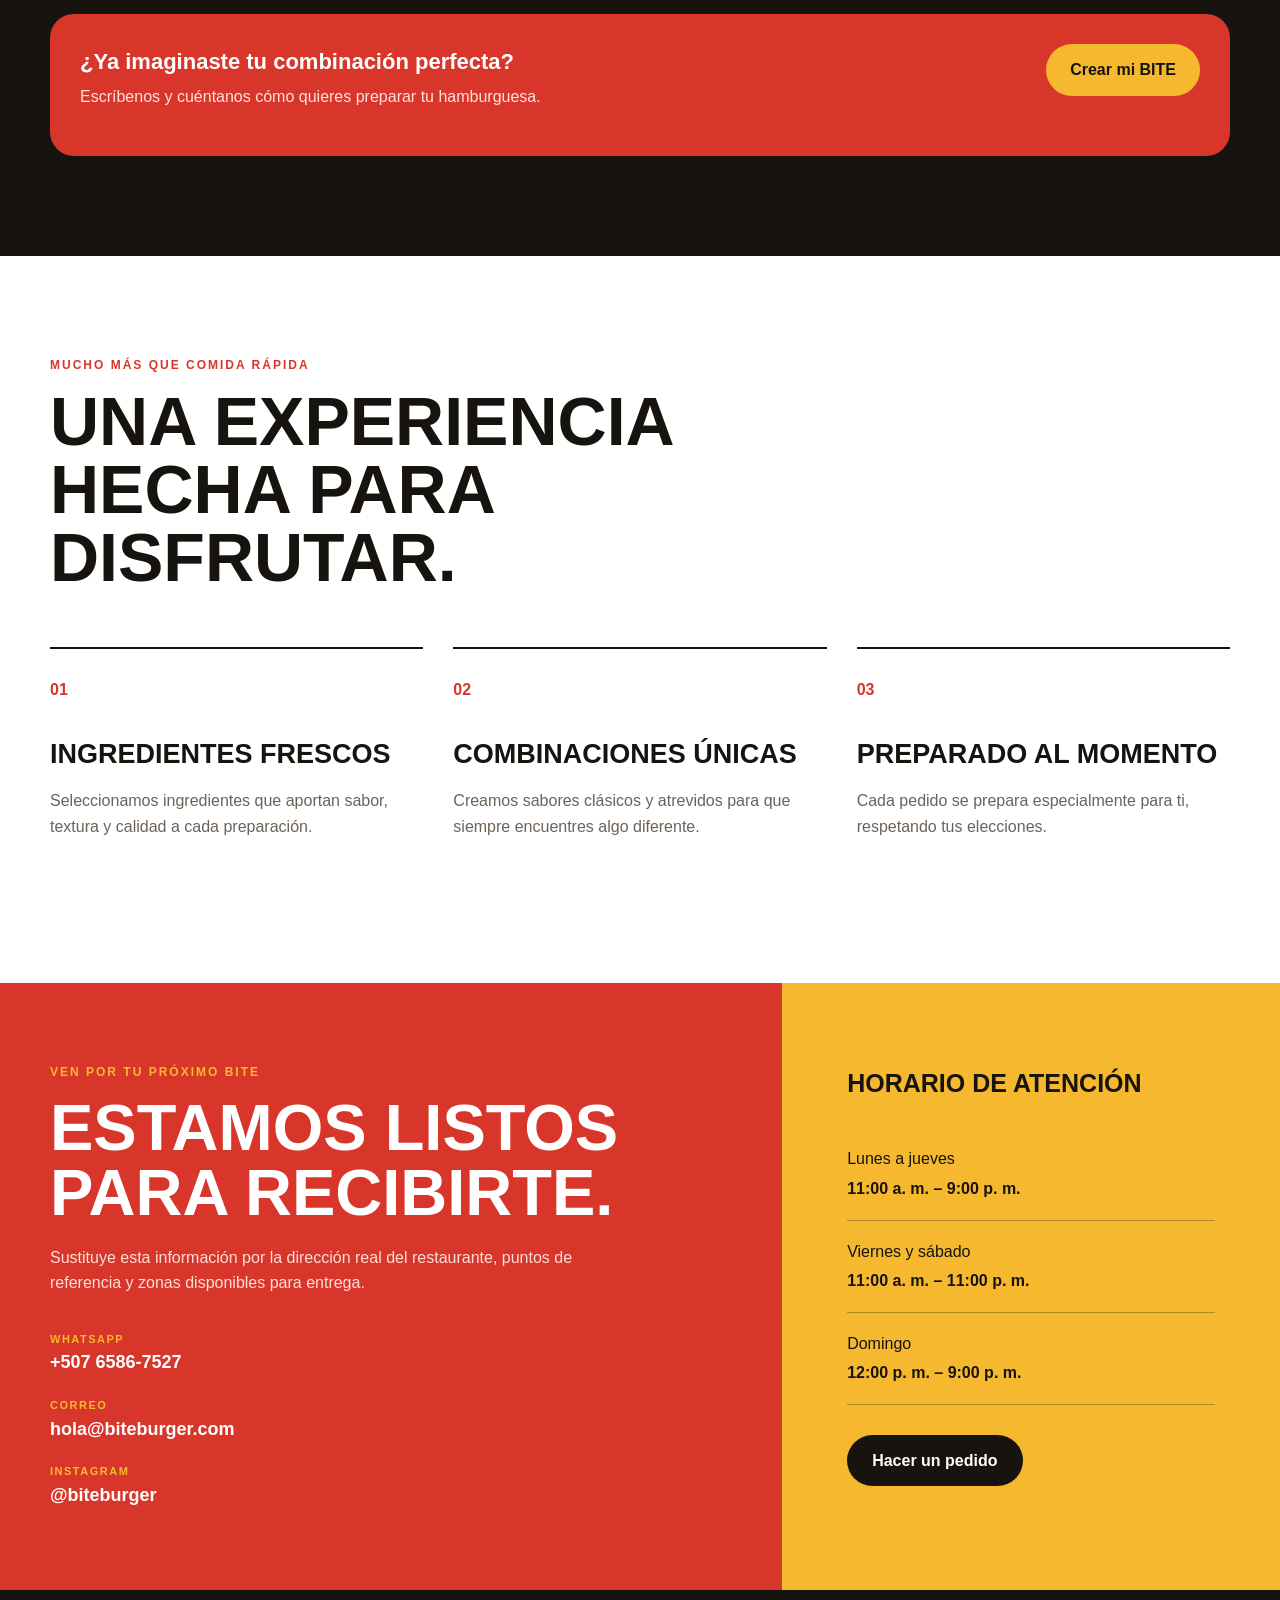
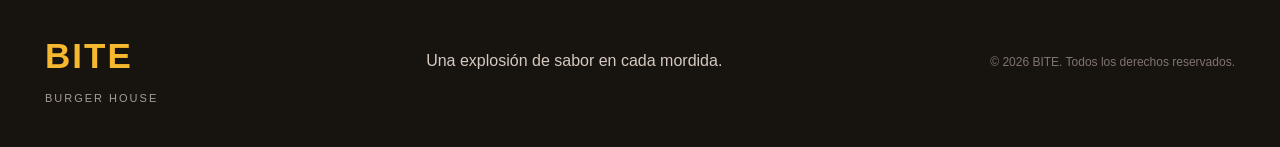
==== commit d15cd6c1: "Agrego la foto de BITE Clasica al menu" ====
--- a/index.html
+++ b/index.html
@@ -128,7 +128,7 @@
               <span class="producto__precio">$7.50</span>
     
               <a
-                href="https://wa.me/50765867527?text=Hola%20BITE,%20quiero%20ordenar%20una%20BITE%20Clásica."
+              href="https://wa.me/50765867527?text=Hola%20BITE%2C%20quiero%20ordenar%20una%20BITE%20Cl%C3%A1sica."
                 target="_blank"
                 rel="noopener noreferrer"
                 class="producto__ordenar"
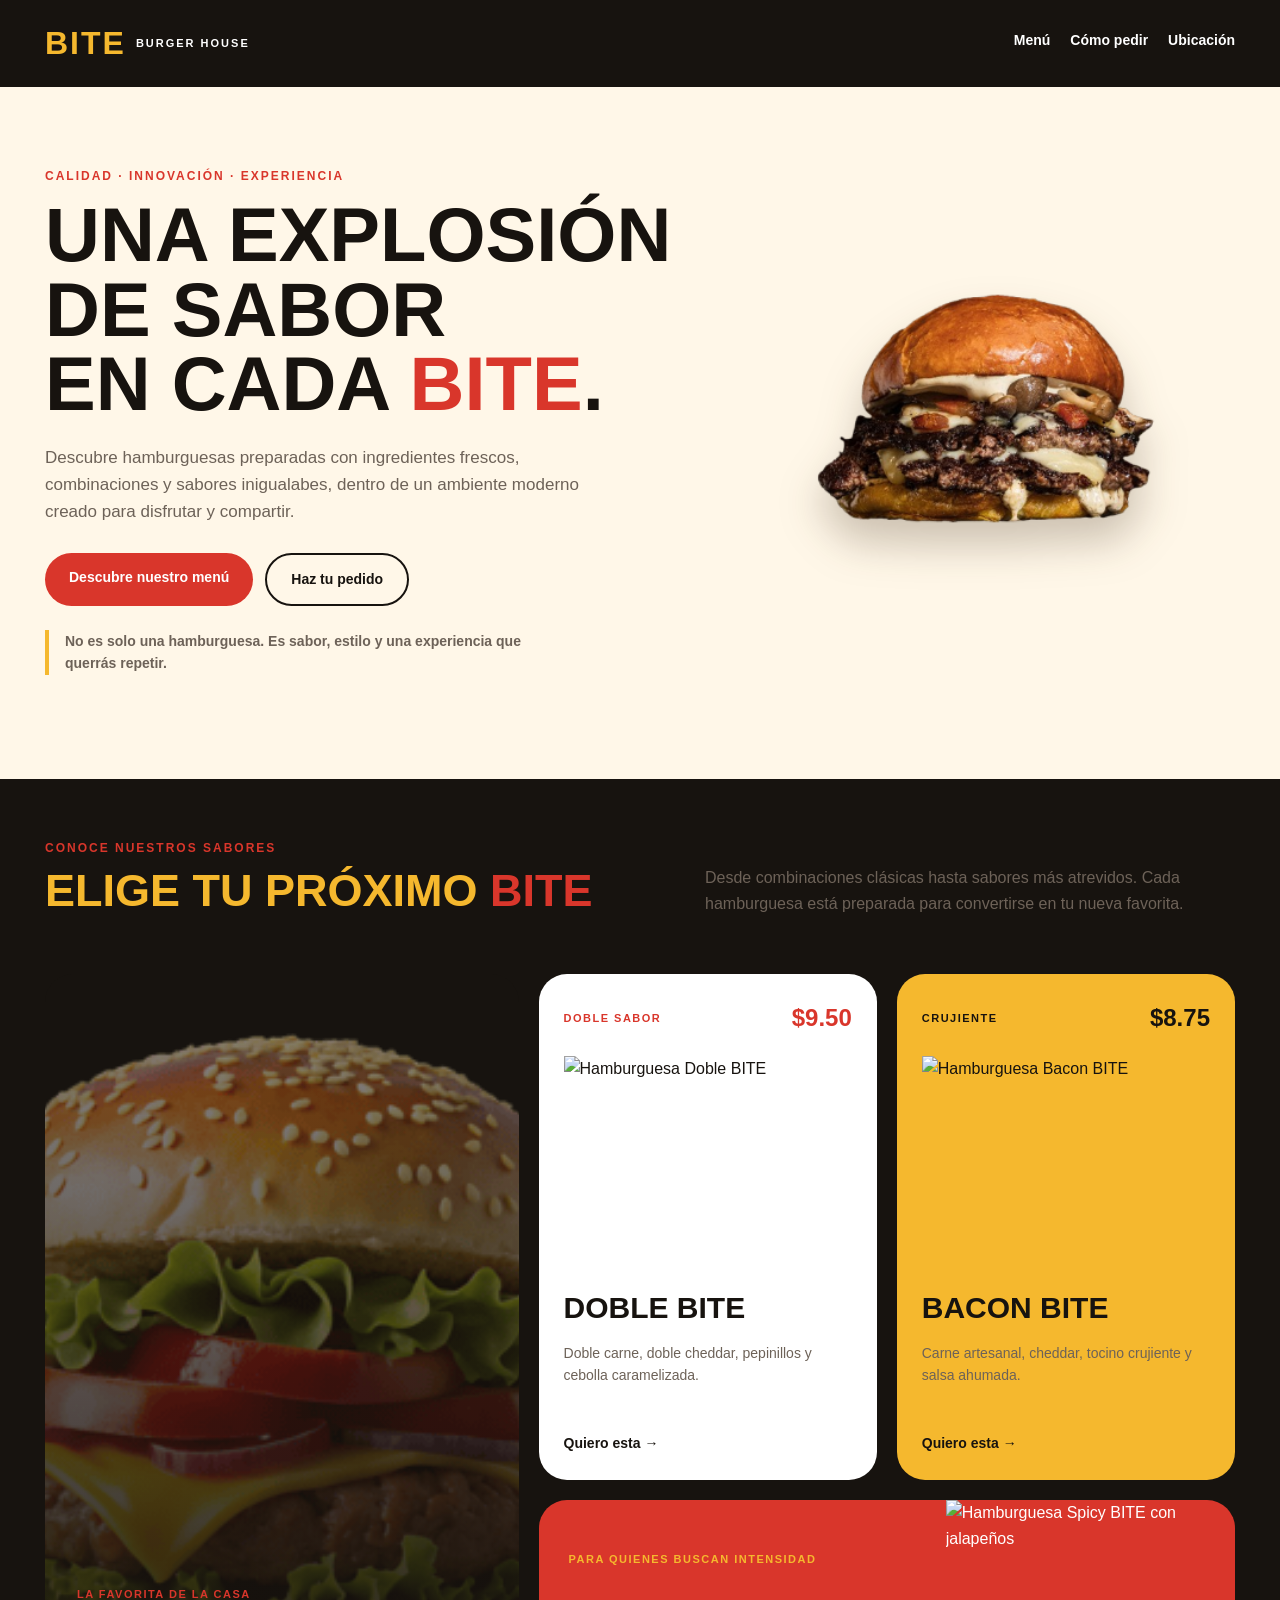
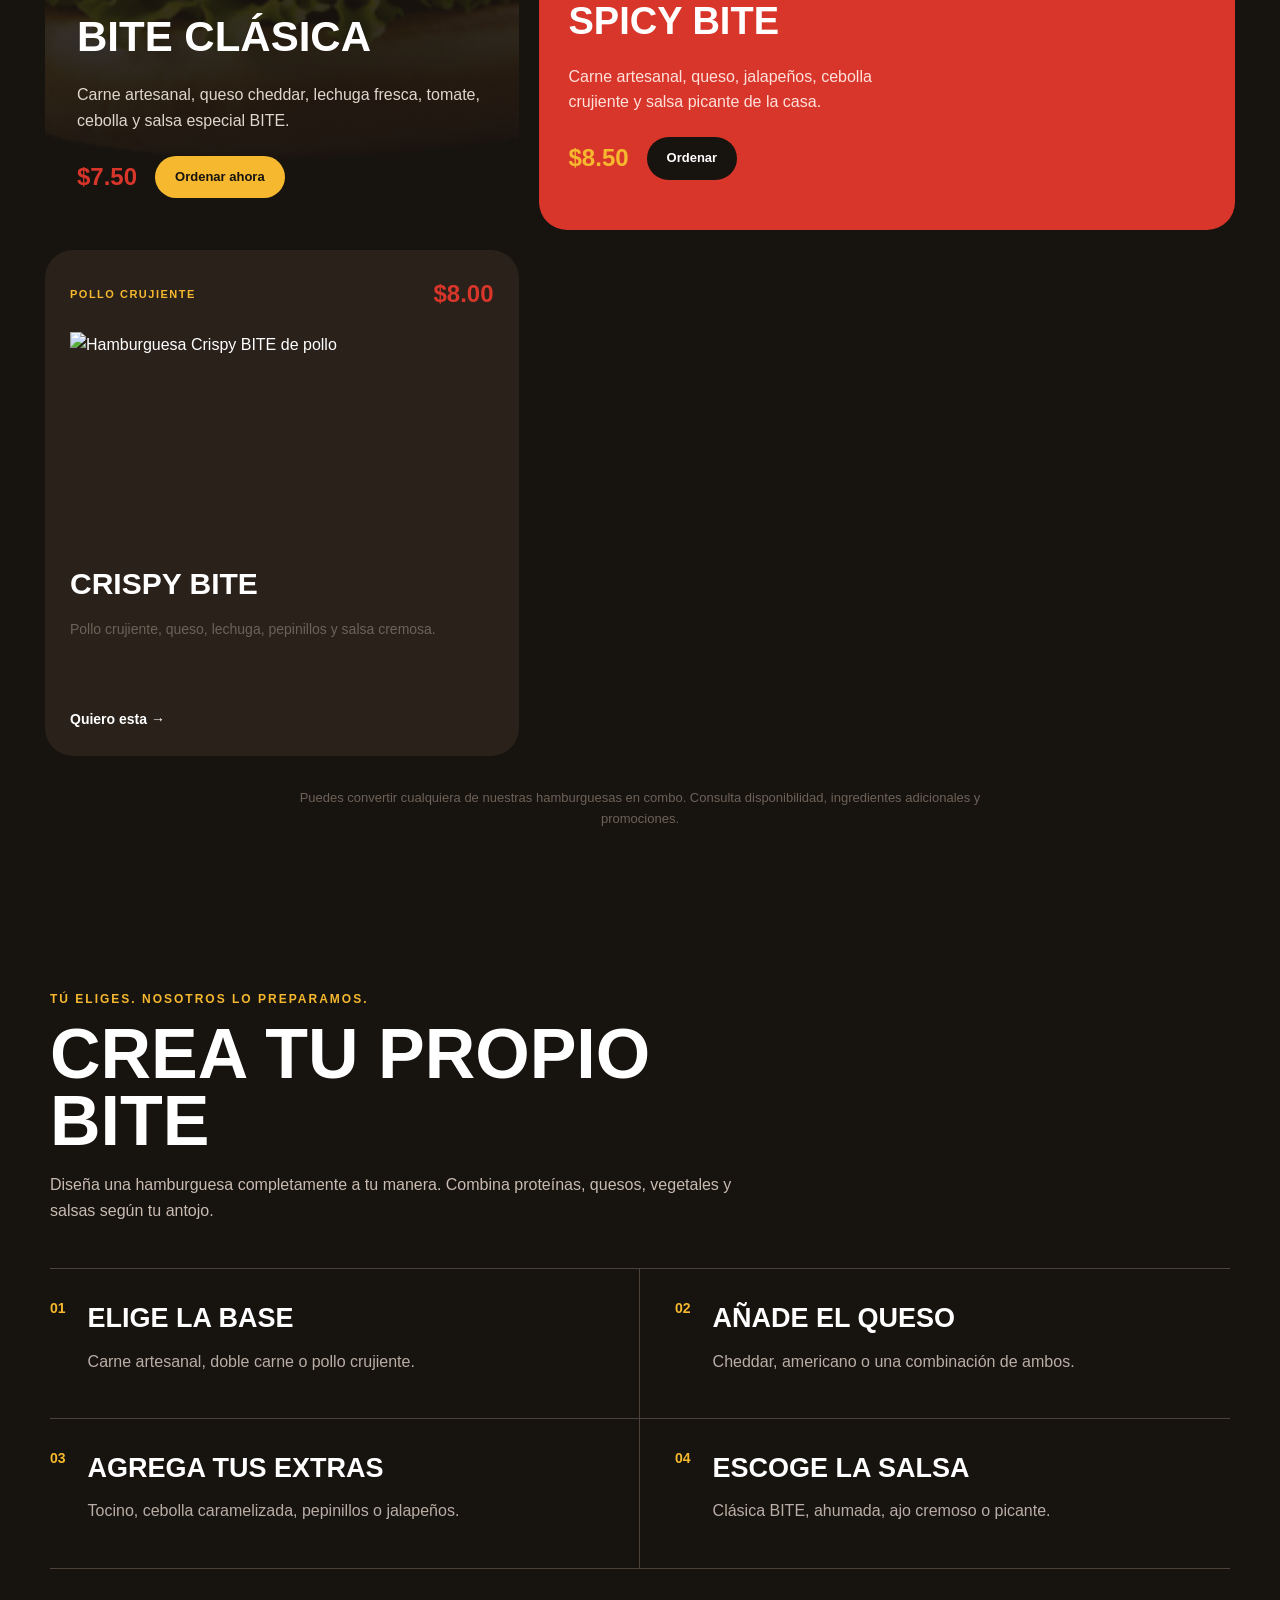
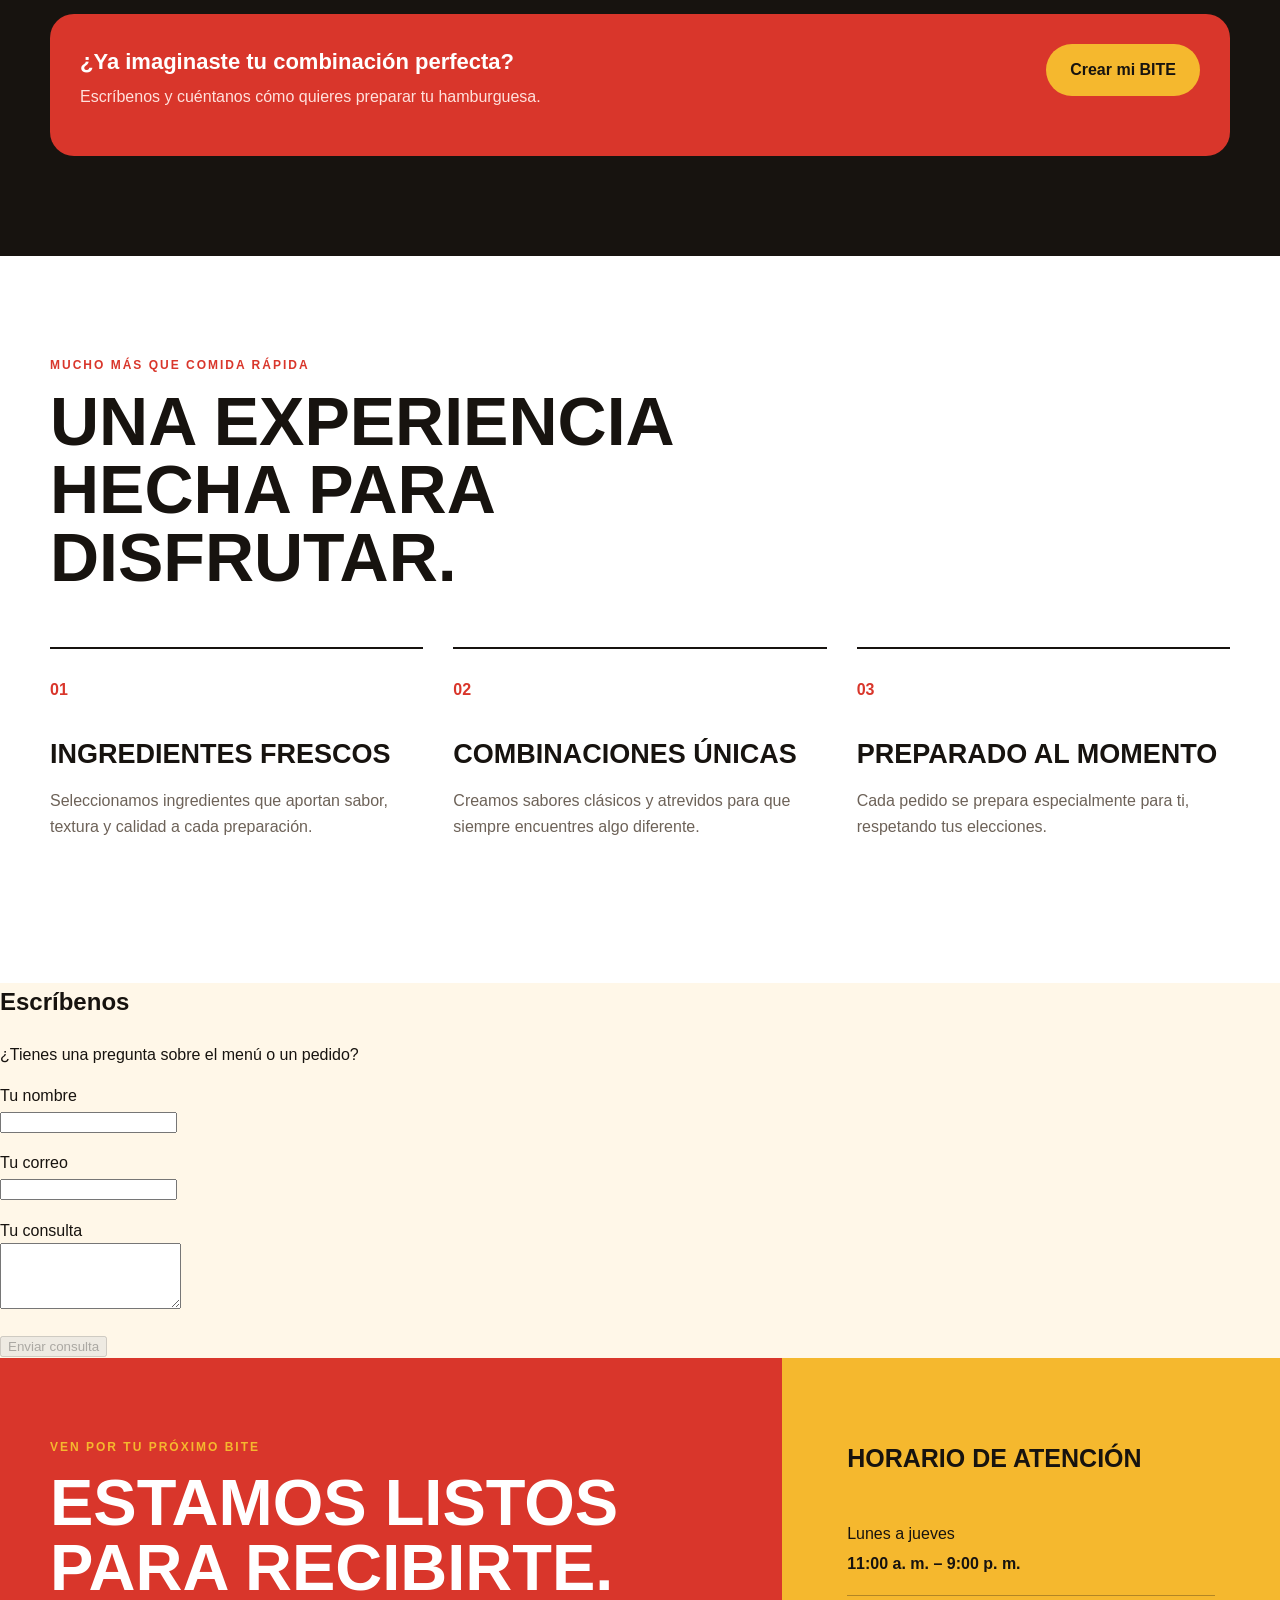
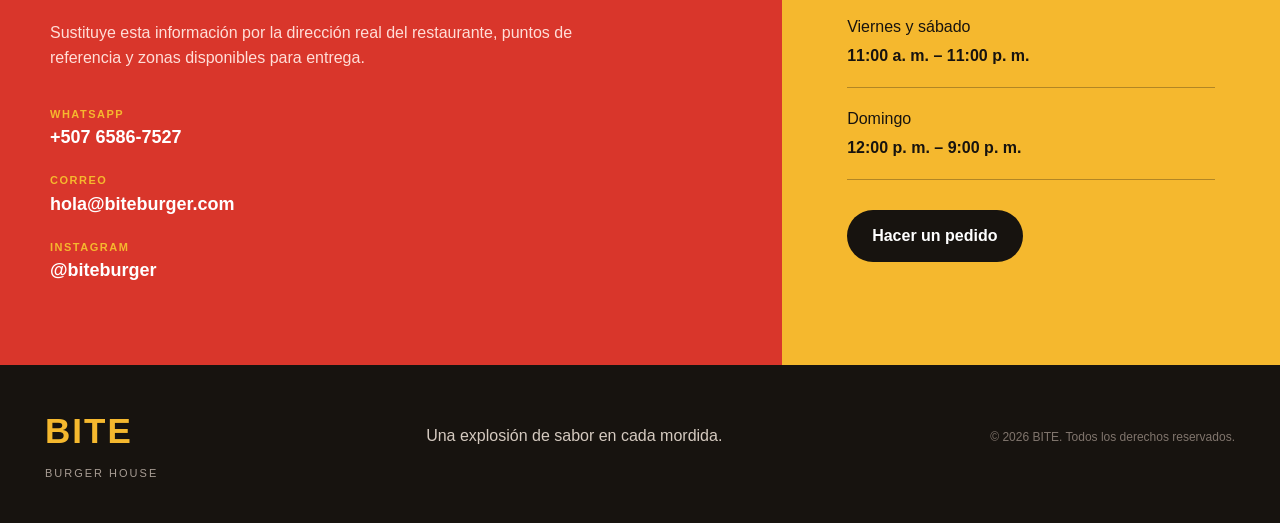
==== commit f8cfdb83: "Agrego el formulario de contacto de BITE" ====
--- a/index.html
+++ b/index.html
@@ -427,6 +427,32 @@
       </div>
     
     </section>
+    <section id="contacto" class="contacto">
+      <h2>Escríbenos</h2>
+      <p>¿Tienes una pregunta sobre el menú o un pedido?</p>
+    
+      <form id="formulario-contacto">
+        <p>
+          <label for="contacto-nombre">Tu nombre</label><br>
+          <input id="contacto-nombre" name="nombre"
+                 type="text" autocomplete="name" maxlength="80" required>
+        </p>
+    
+        <p>
+          <label for="contacto-correo">Tu correo</label><br>
+          <input id="contacto-correo" name="correo"
+                 type="email" autocomplete="email" maxlength="254" required>
+        </p>
+    
+        <p>
+          <label for="contacto-mensaje">Tu consulta</label><br>
+          <textarea id="contacto-mensaje" name="mensaje"
+                    rows="4" maxlength="1000" required></textarea>
+        </p>
+    
+        <button type="submit" disabled>Enviar consulta</button>
+      </form>
+    </section>
     
     <section class="visitanos" id="local">
     
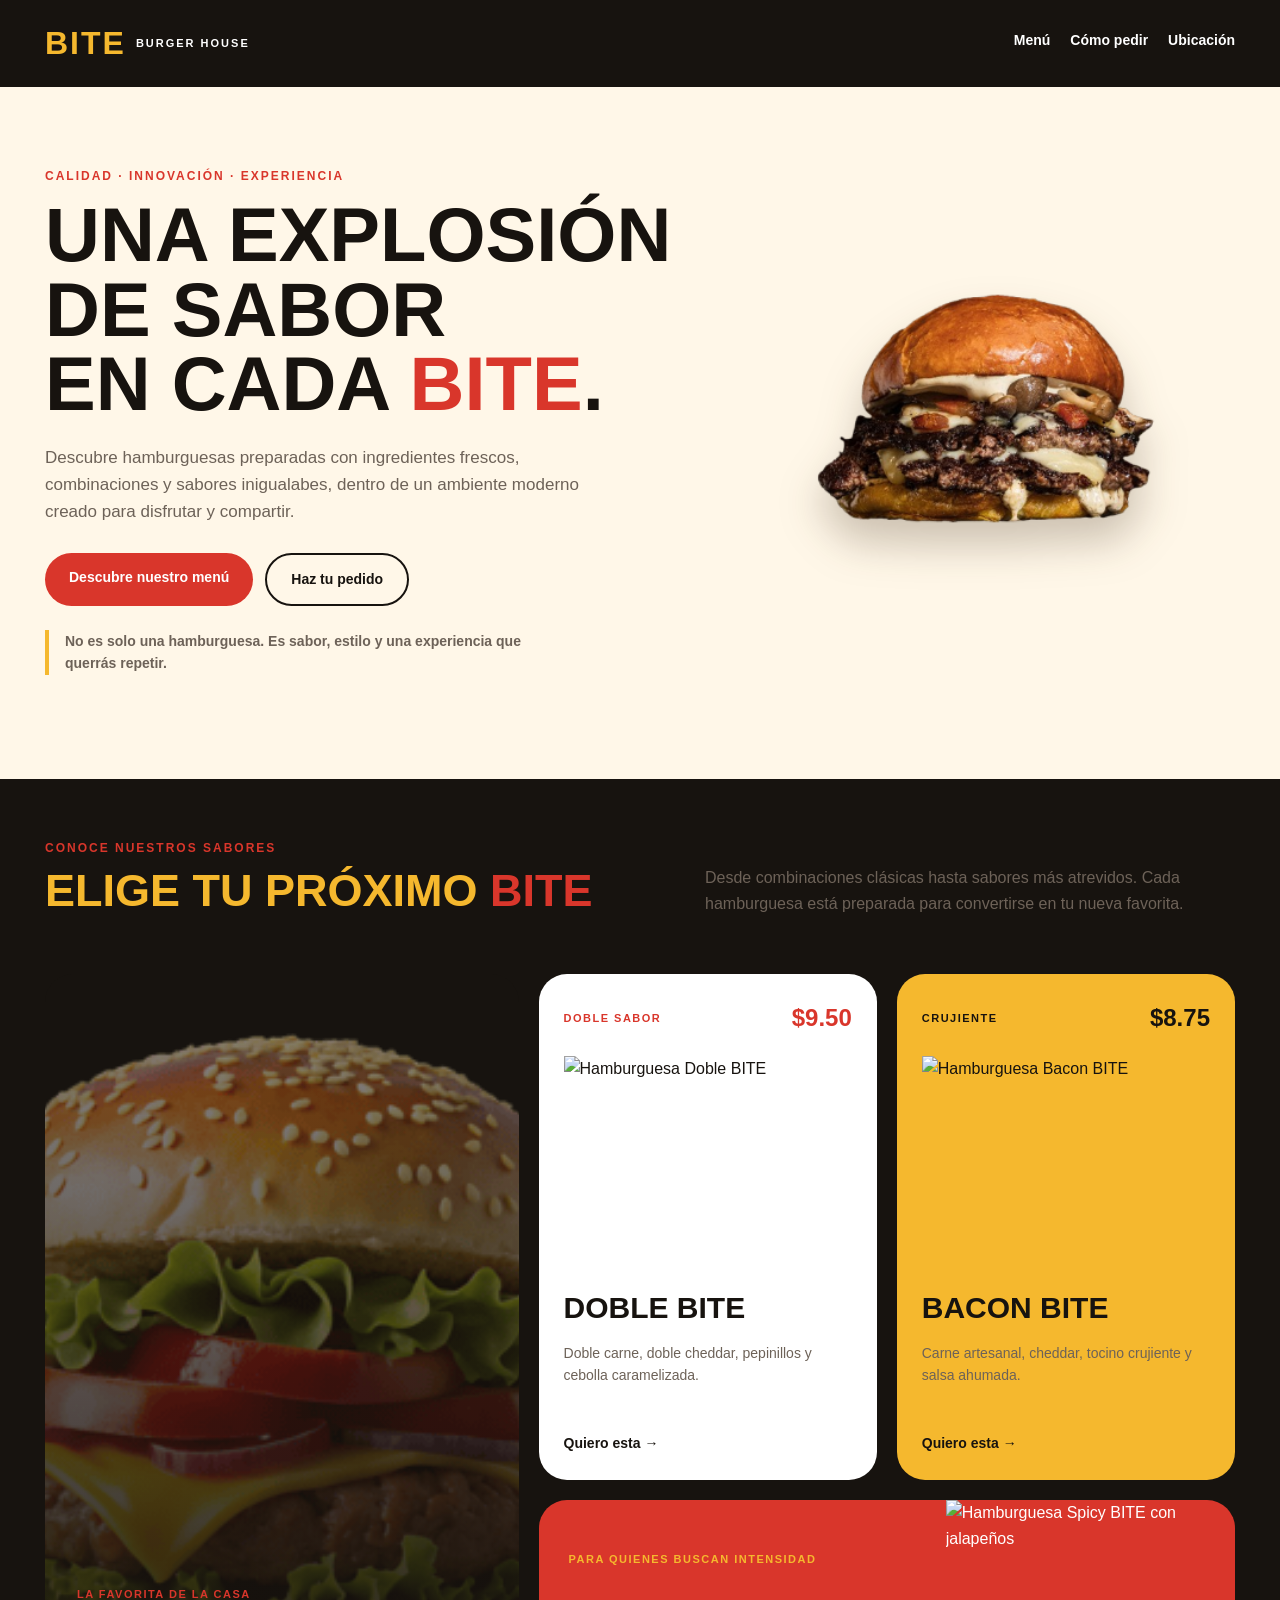
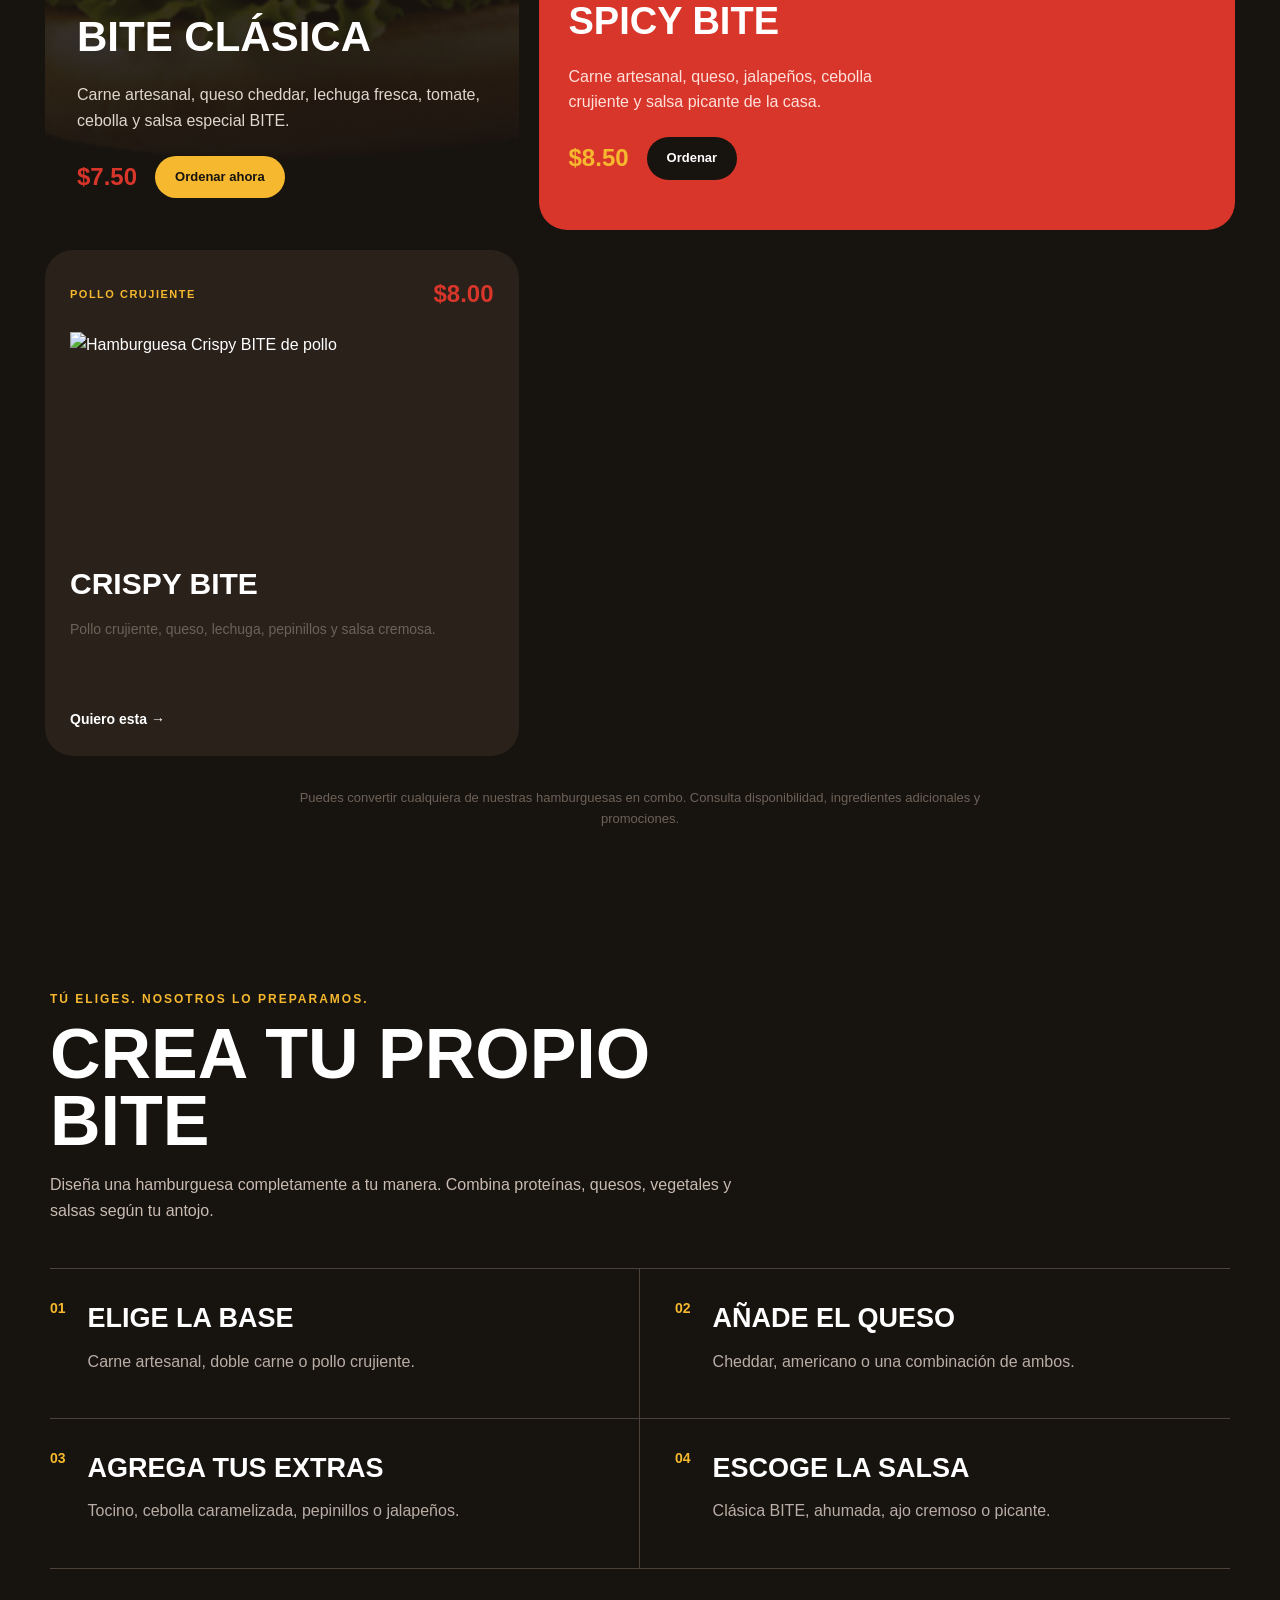
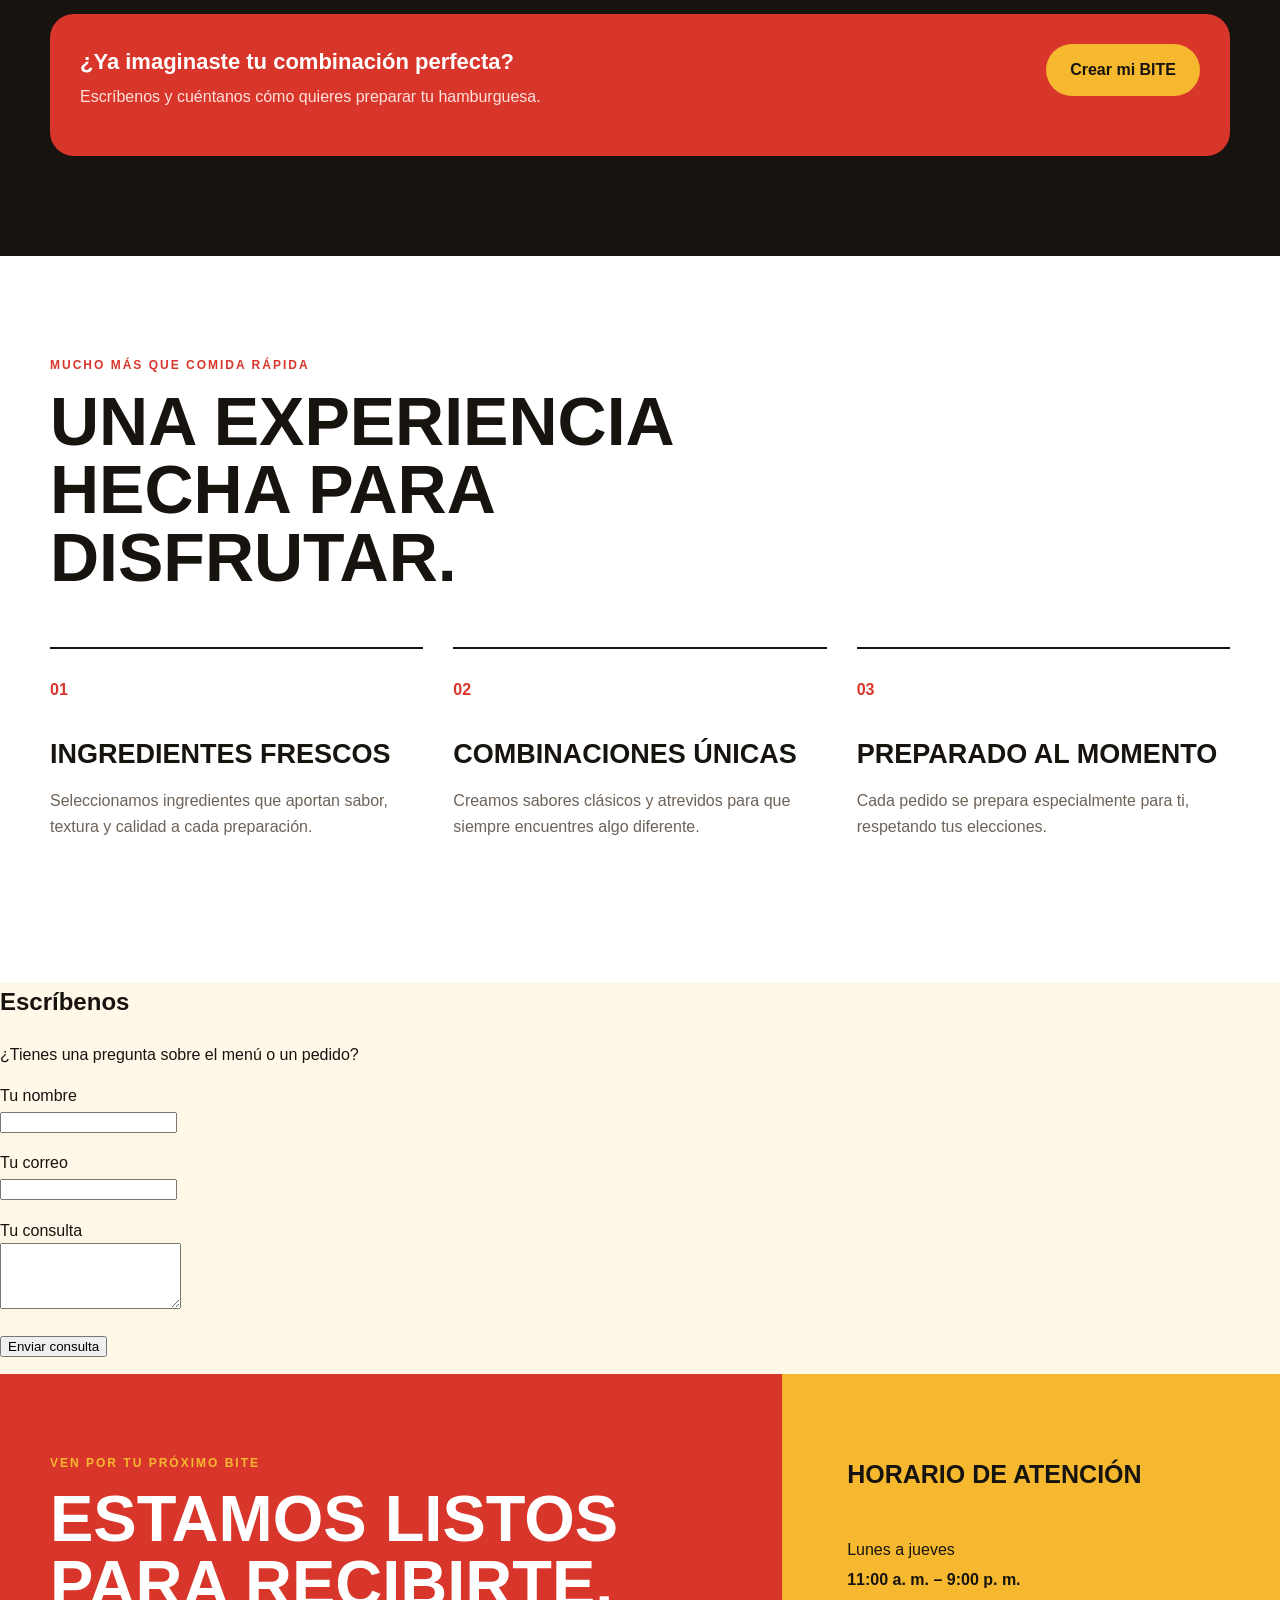
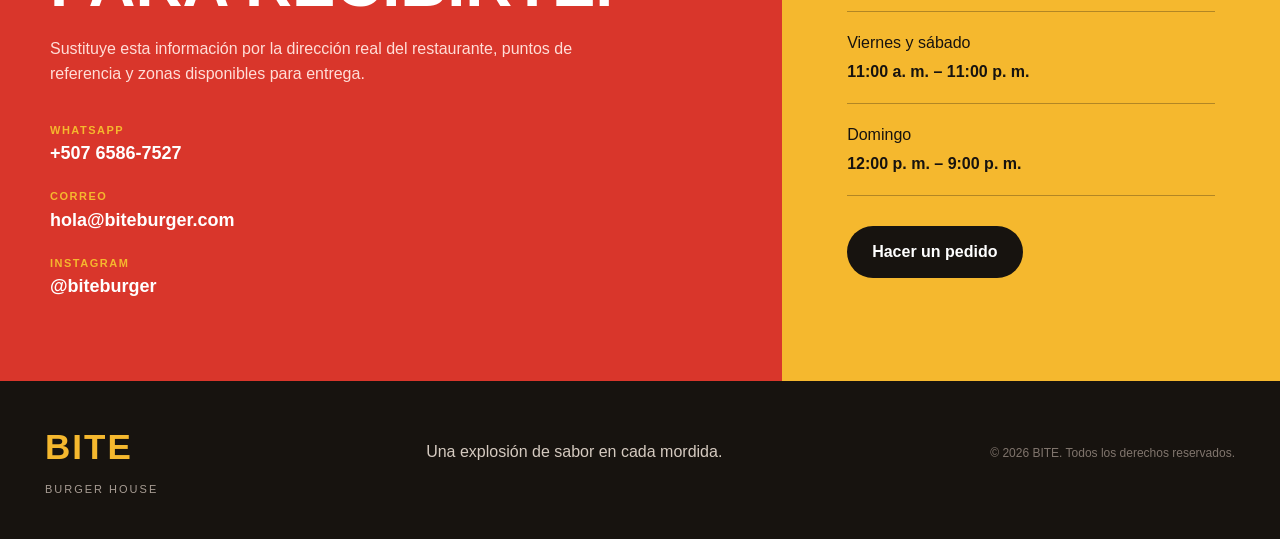
==== commit 28fe5e49: "Conecto el formulario de BITE con Supabase" ====
--- a/index.html
+++ b/index.html
@@ -451,9 +451,10 @@
         </p>
     
         <button type="submit" disabled>Enviar consulta</button>
+        <p id="estado-consulta" role="status"></p>
       </form>
     </section>
-    
+
     <section class="visitanos" id="local">
     
       <div class="visitanos__informacion">
@@ -551,5 +552,6 @@
       </p>
     
     </footer>
+    <script src="./assets/js/contacto.js"></script>
 </body>
 </html>
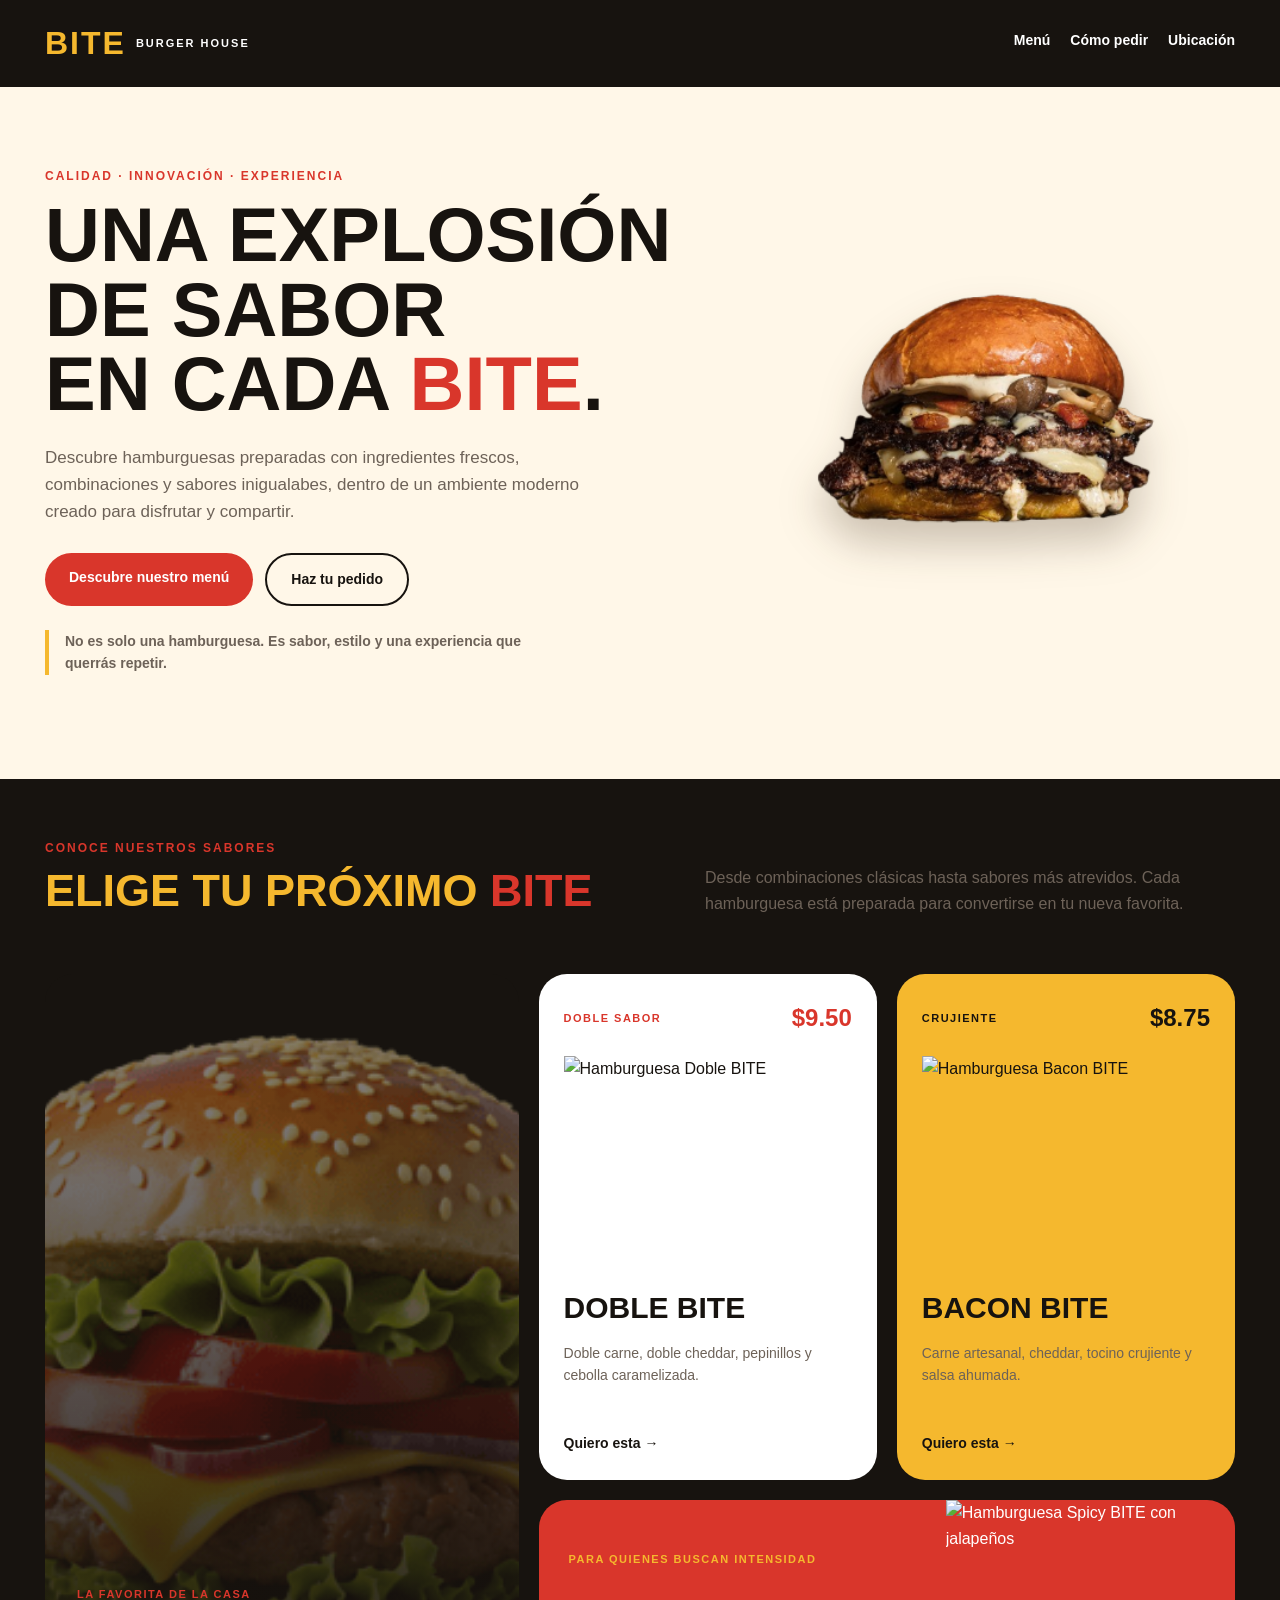
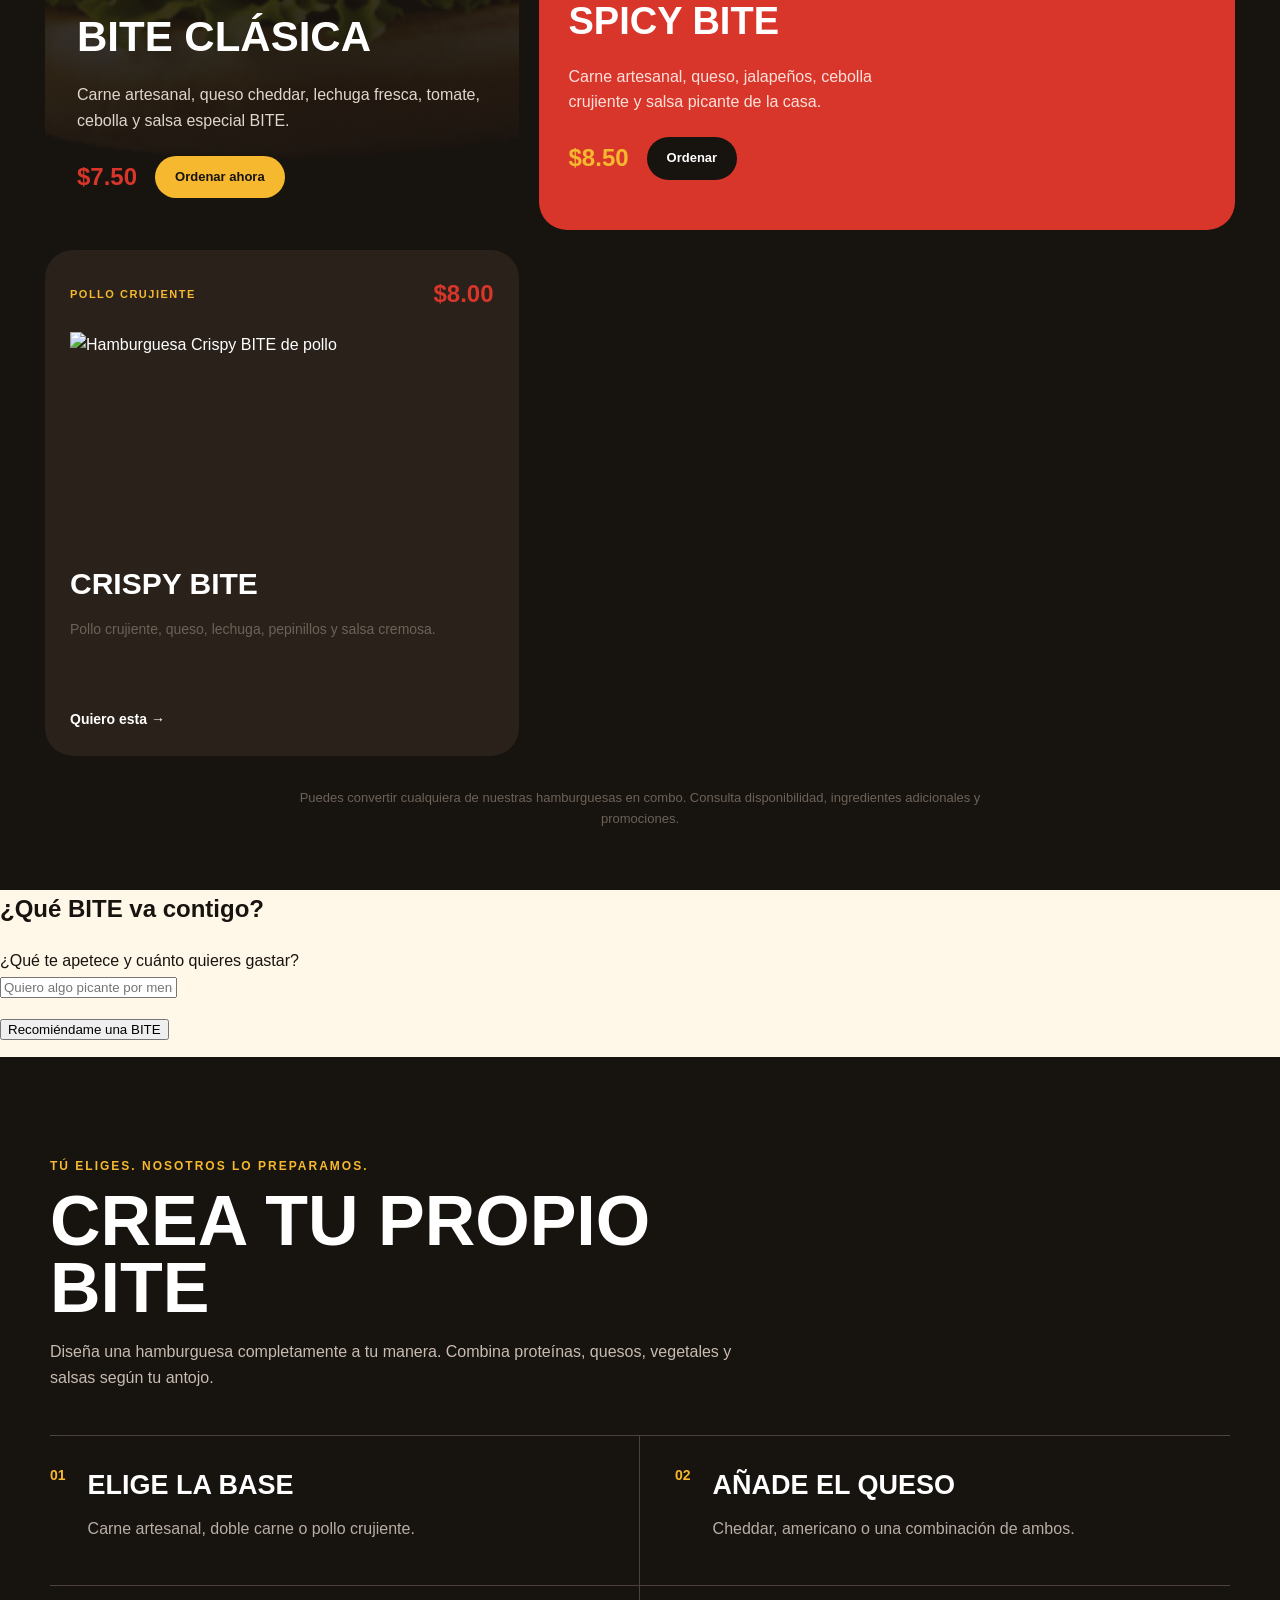
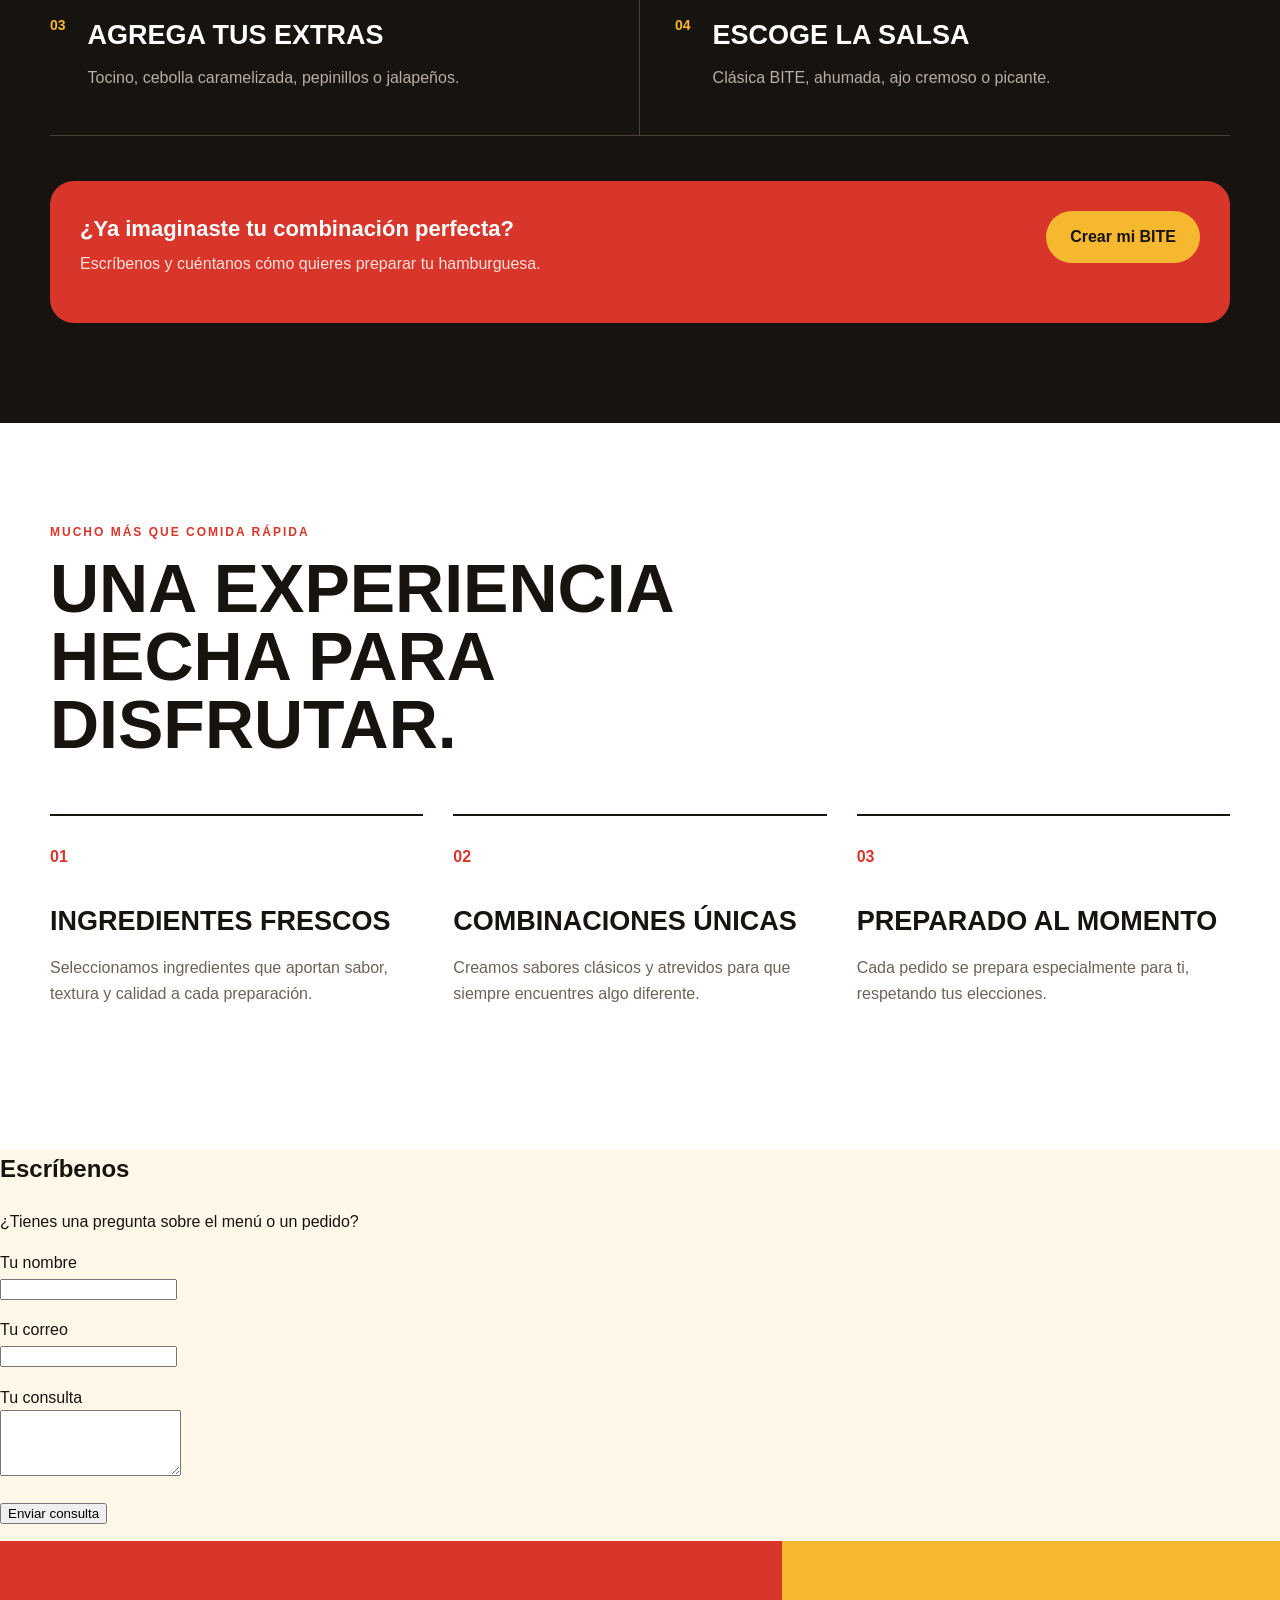
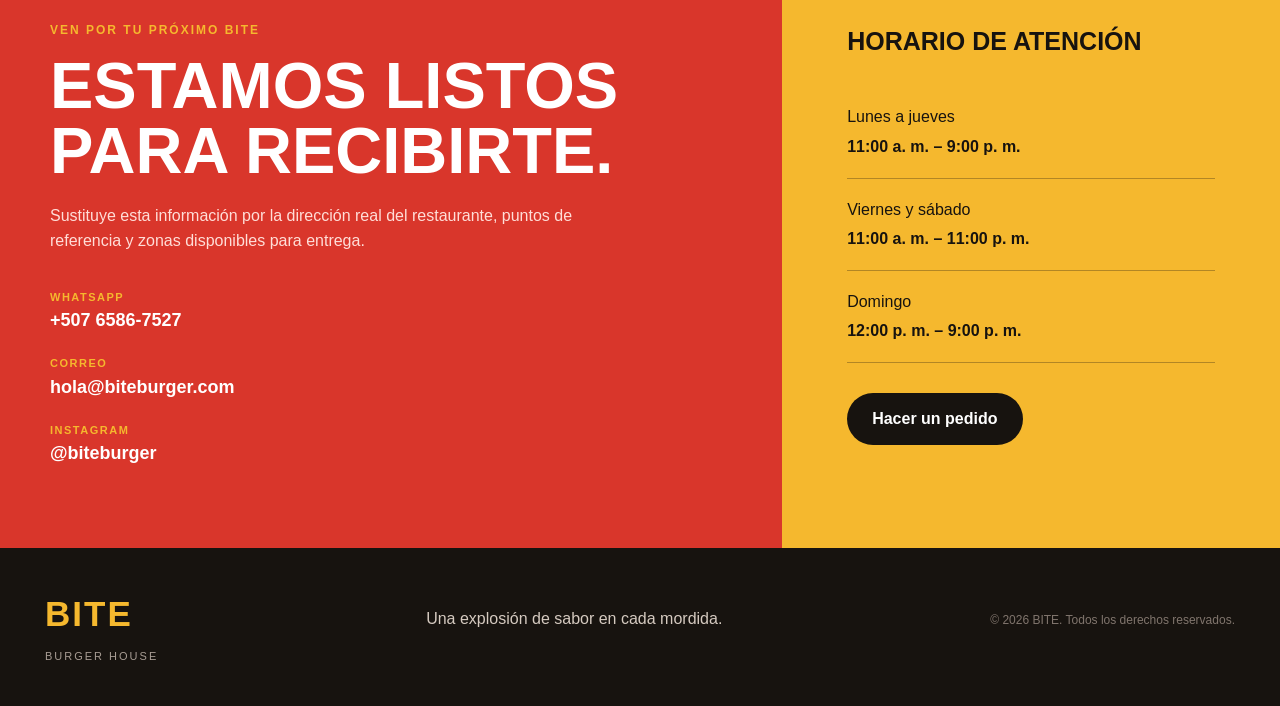
==== commit 1f9f0342: "Agrego recomendaciones de hamburguesas por gusto y presupuesto" ====
--- a/index.html
+++ b/index.html
@@ -284,7 +284,27 @@
     
     </section>
     
-    
+    <section id="recomendador" aria-labelledby="titulo-recomendador">
+      <h2 id="titulo-recomendador">¿Qué BITE va contigo?</h2>
+    
+      <form id="formulario-recomendador">
+        <label for="preferencia">¿Qué te apetece y cuánto quieres gastar?</label>
+        <p>
+          <input
+            id="preferencia"
+            name="preferencia"
+            type="text"
+            placeholder="Quiero algo picante por menos de $9"
+            maxlength="200"
+            required
+          >
+        </p>
+    
+        <button type="submit" disabled>Recomiéndame una BITE</button>
+        <p id="resultado-recomendador" role="status"></p>
+      </form>
+    </section>
+
     <section class="crea-bite" id="pedidos">
     
       <div class="crea-bite__encabezado">
@@ -553,5 +573,6 @@
     
     </footer>
     <script src="./assets/js/contacto.js"></script>
+    <script src="./assets/js/recomendador.js"></script>
 </body>
 </html>
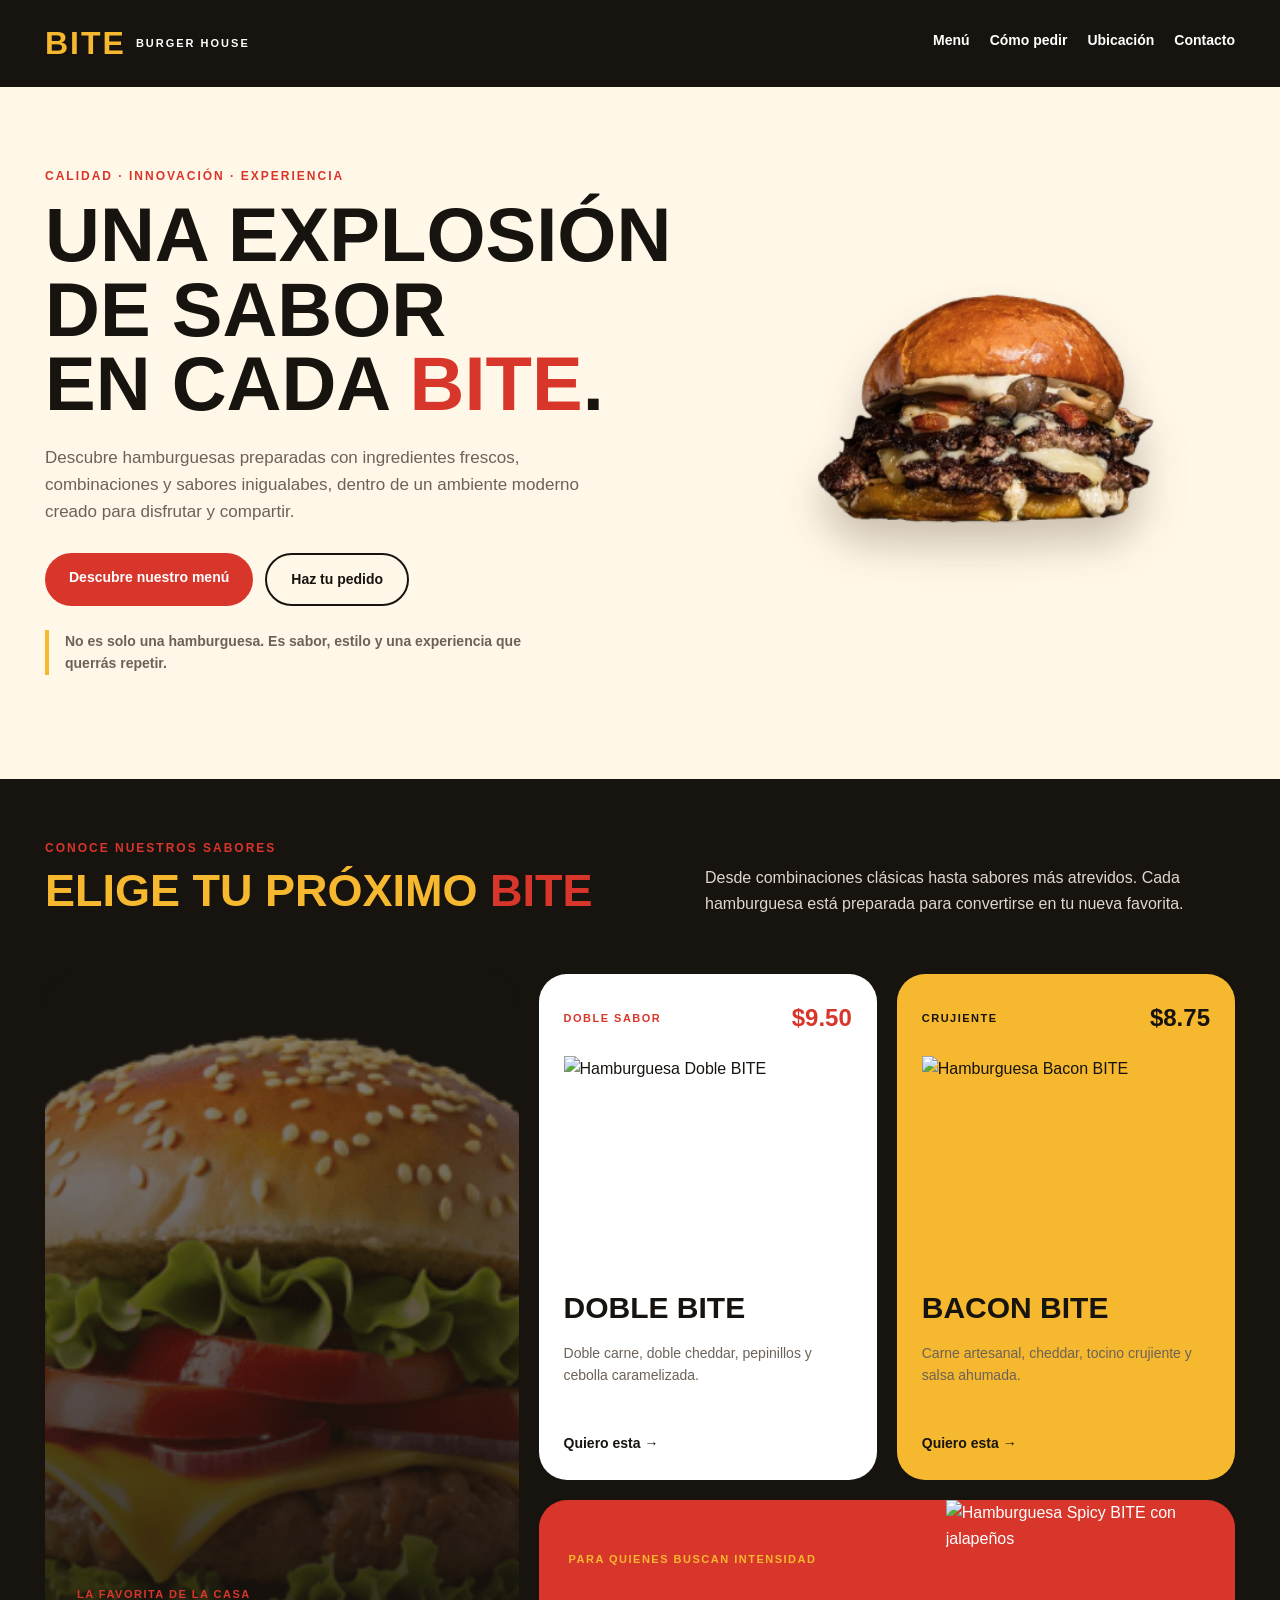
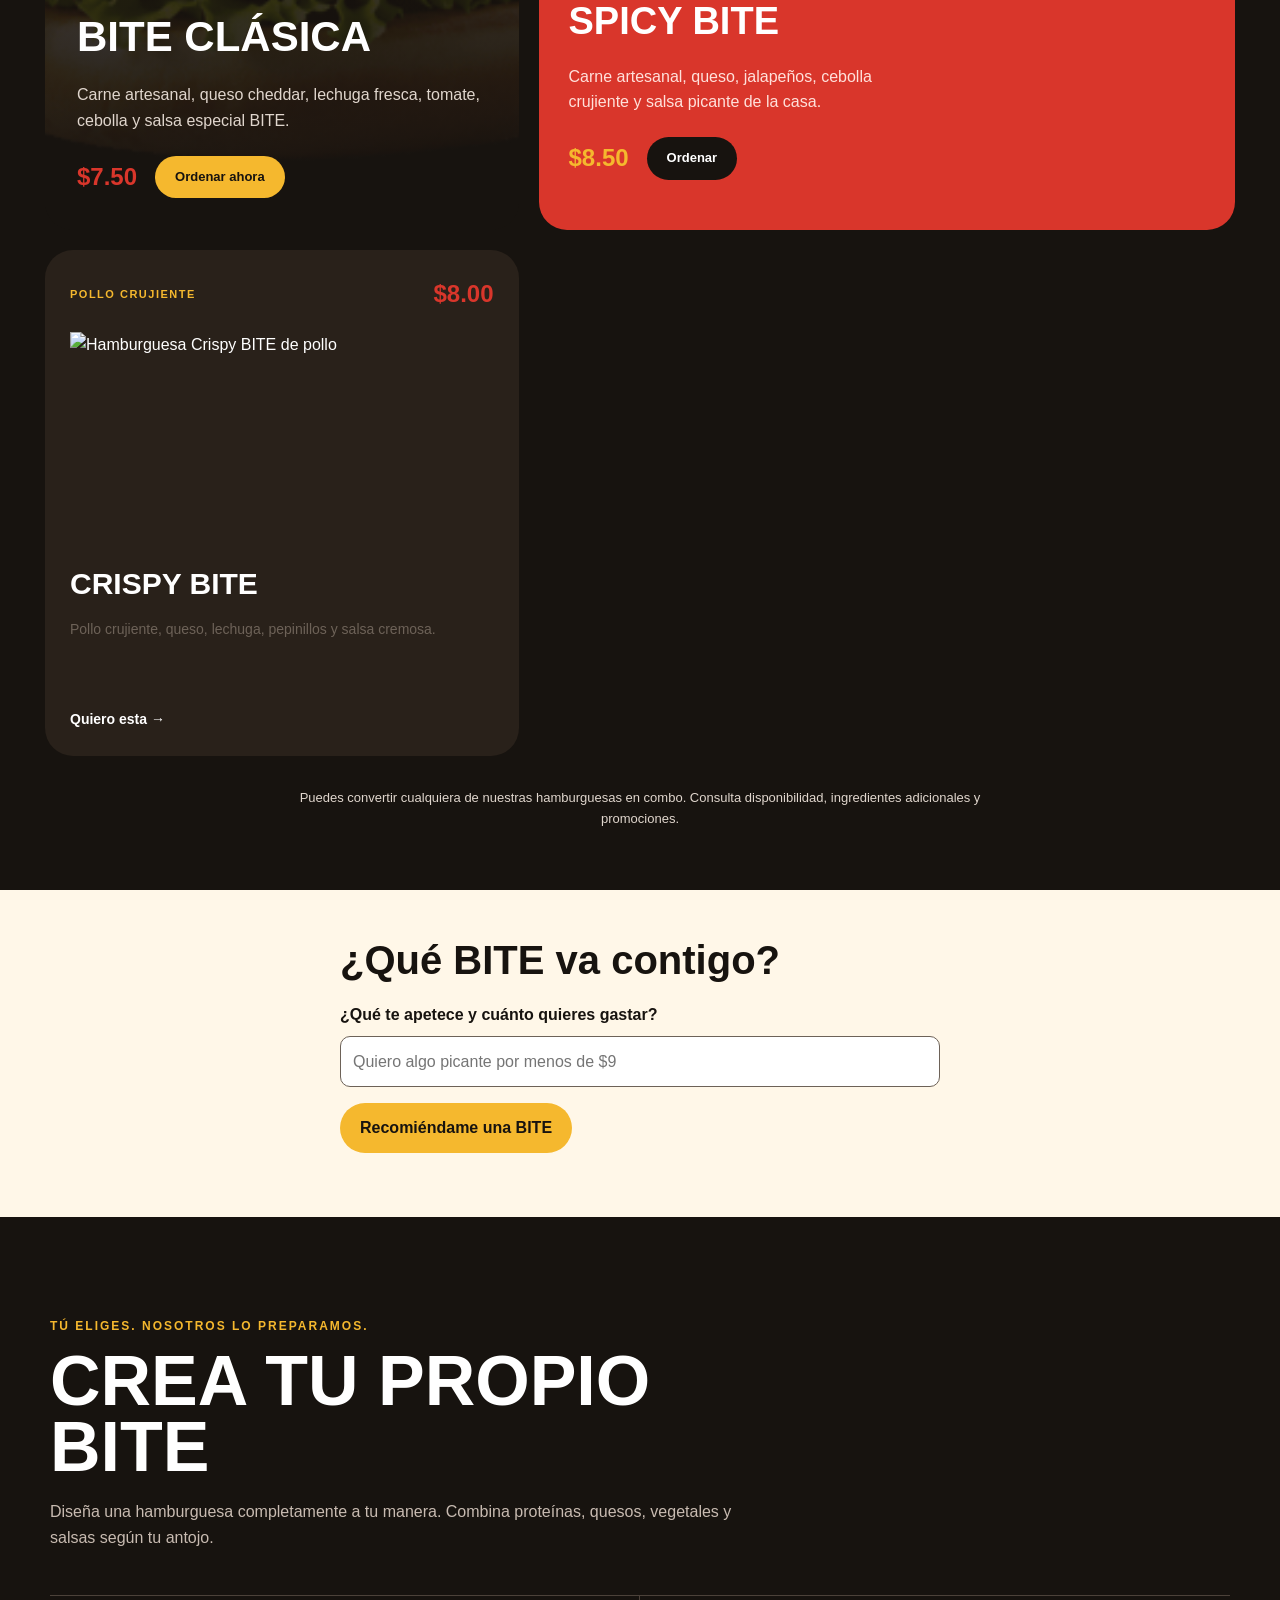
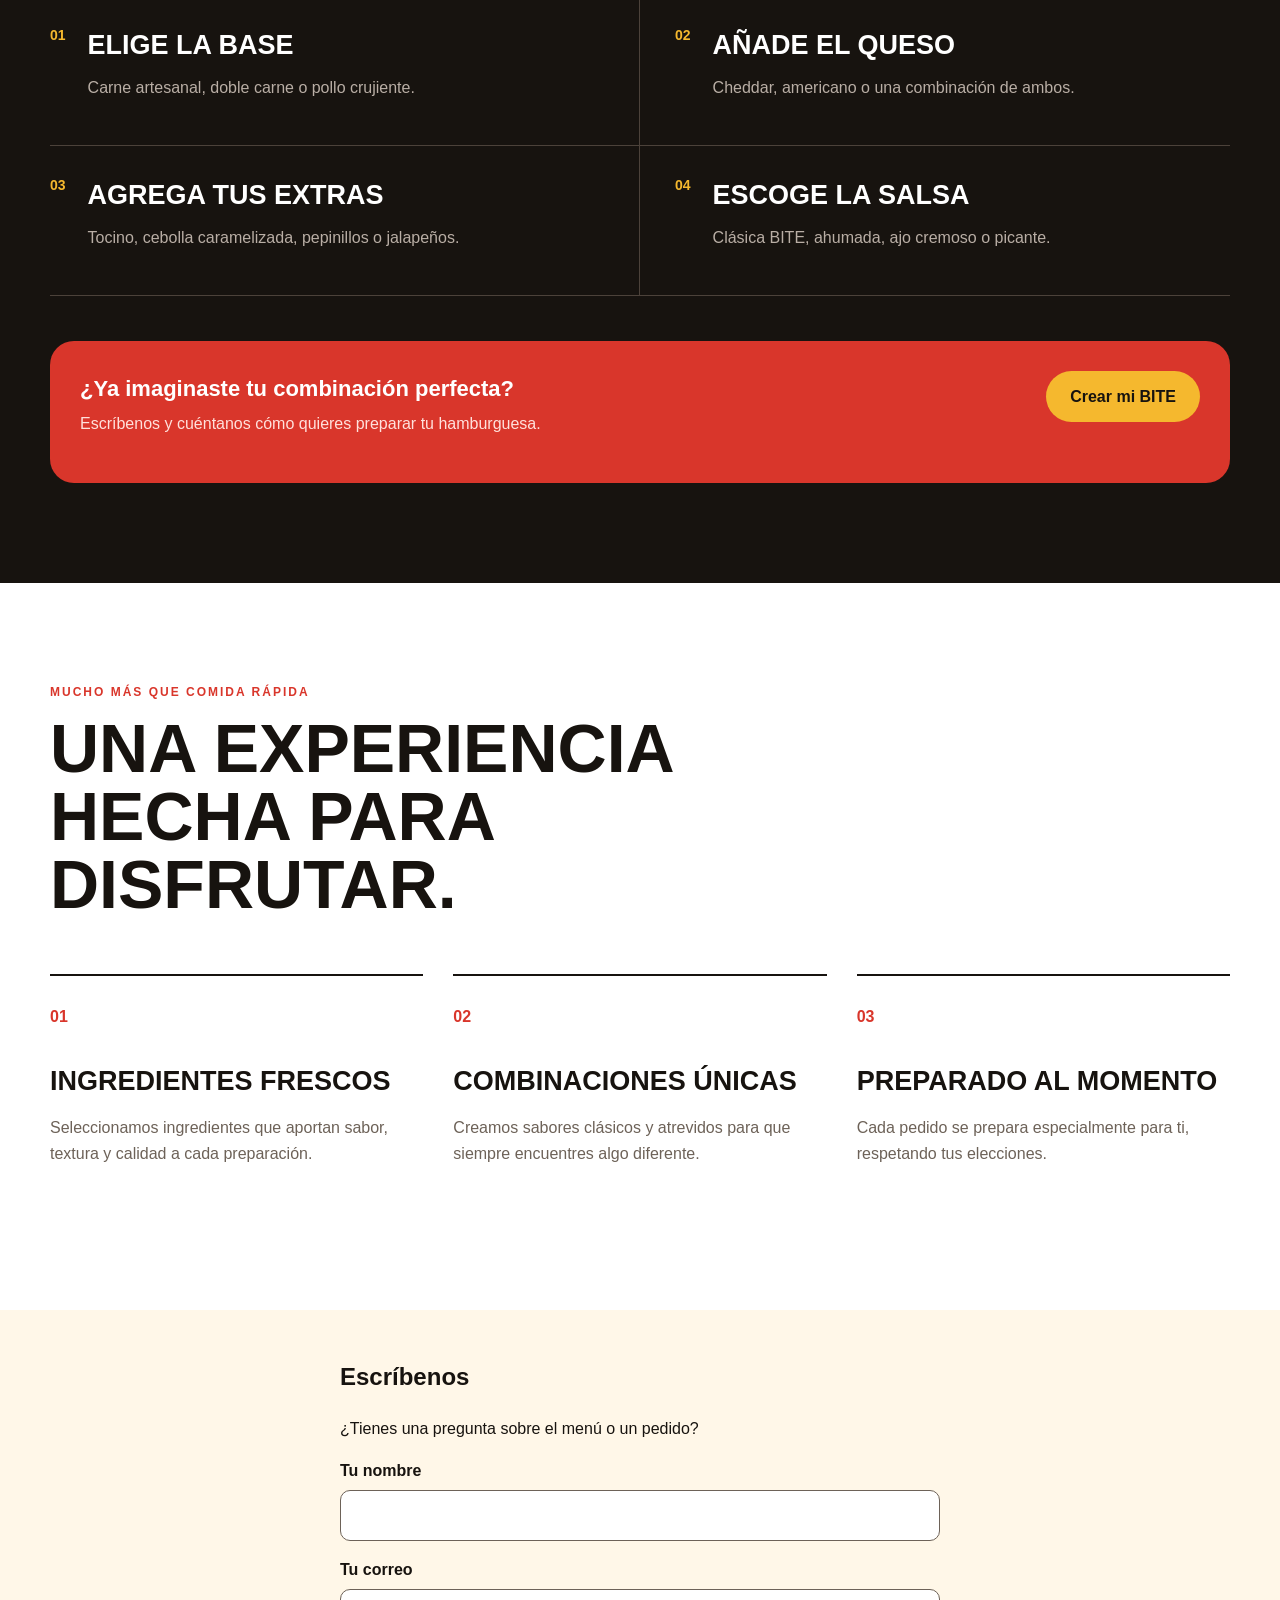
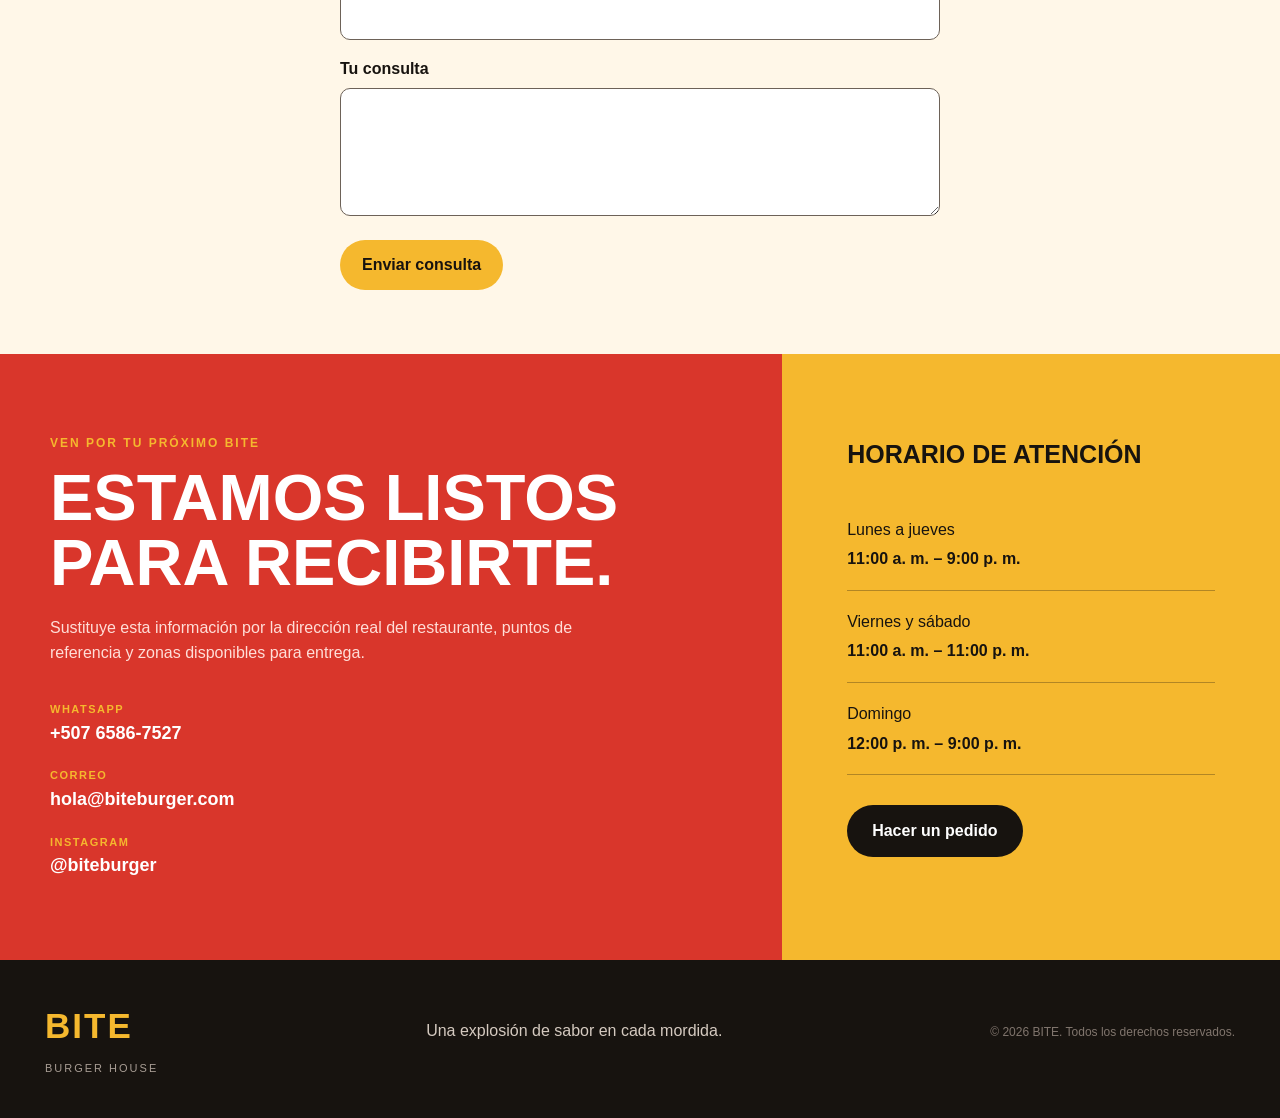
==== commit 3c9944ce: "Agrego acceso al formulario desde la navegación" ====
--- a/index.html
+++ b/index.html
@@ -22,6 +22,7 @@
       <a href="#menu">Menú</a>
       <a href="#pedidos">Cómo pedir</a>
       <a href="#local">Ubicación</a>
+      <a href="#contacto">Contacto</a>
     </nav>
   </header>
 
--- a/assets/css/styles.css
+++ b/assets/css/styles.css
@@ -305,7 +305,7 @@
 
 .sabores__introduccion {
   max-width: 530px;
-  color: var(--gris);
+  color: #e0d6cd;
 }
 
 .menu-bento {
@@ -534,7 +534,7 @@
 .sabores__nota {
   max-width: 700px;
   margin: 32px auto 0;
-  color: var(--gris);
+  color: #e0d6cd;
   font-size: 13px;
   text-align: center;
 }
@@ -932,4 +932,105 @@
 .producto__ordenar--oscuro:hover {
   background-color: var(--blanco);
   color: var(--negro);
+}
+
+#recomendador {
+  padding: 48px 24px;
+  background-color: var(--crema);
+  color: var(--negro);
+}
+
+#titulo-recomendador,
+#formulario-recomendador {
+  max-width: 600px;
+  margin-inline: auto;
+}
+
+#titulo-recomendador {
+  margin-bottom: 20px;
+  font-size: clamp(28px, 6vw, 40px);
+  line-height: 1.1;
+}
+
+#formulario-recomendador label {
+  display: block;
+  font-weight: 700;
+}
+
+#formulario-recomendador p {
+  margin: 8px 0 16px;
+}
+
+#preferencia {
+  width: 100%;
+  padding: 12px;
+  border: 1px solid var(--gris);
+  border-radius: 10px;
+  background-color: var(--blanco);
+  color: var(--negro);
+  font: inherit;
+}
+
+#formulario-recomendador button {
+  padding: 12px 20px;
+  border: 0;
+  border-radius: 50px;
+  background-color: var(--amarillo);
+  color: var(--negro);
+  font: inherit;
+  font-weight: 800;
+  cursor: pointer;
+}
+
+#formulario-recomendador button:disabled {
+  opacity: 0.6;
+  cursor: default;
+}
+
+#contacto {
+  padding: 48px 24px;
+  background-color: var(--crema);
+}
+
+#contacto>h2,
+#contacto>p,
+#formulario-contacto {
+  max-width: 600px;
+  margin-inline: auto;
+}
+
+#formulario-contacto label {
+  font-weight: 700;
+}
+
+#formulario-contacto input,
+#formulario-contacto textarea {
+  width: 100%;
+  margin-top: 6px;
+  padding: 12px;
+  border: 1px solid var(--gris);
+  border-radius: 10px;
+  color: var(--negro);
+  background-color: var(--blanco);
+  font: inherit;
+}
+
+#formulario-contacto textarea {
+  resize: vertical;
+}
+
+#formulario-contacto button {
+  padding: 12px 22px;
+  border: 0;
+  border-radius: 50px;
+  background-color: var(--amarillo);
+  color: var(--negro);
+  font: inherit;
+  font-weight: 800;
+  cursor: pointer;
+}
+
+#formulario-contacto button:disabled {
+  opacity: 0.6;
+  cursor: default;
 }
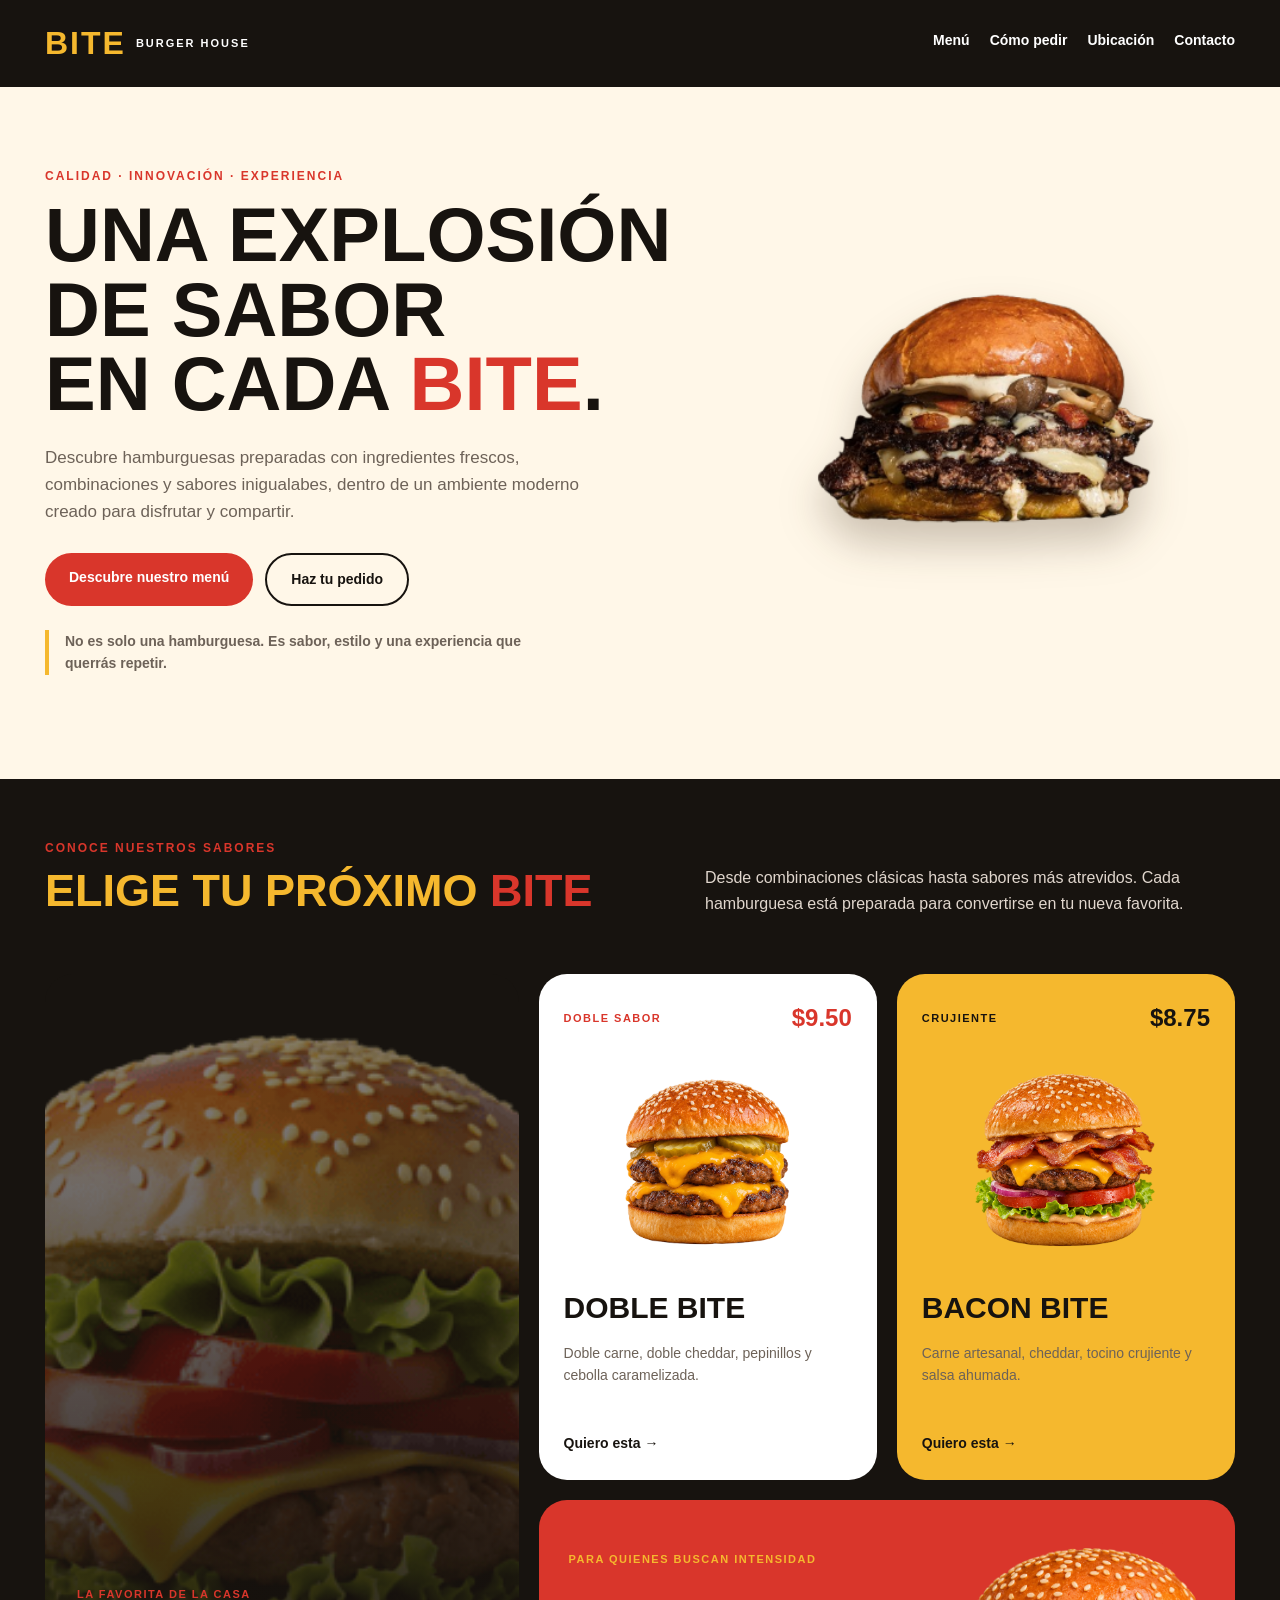
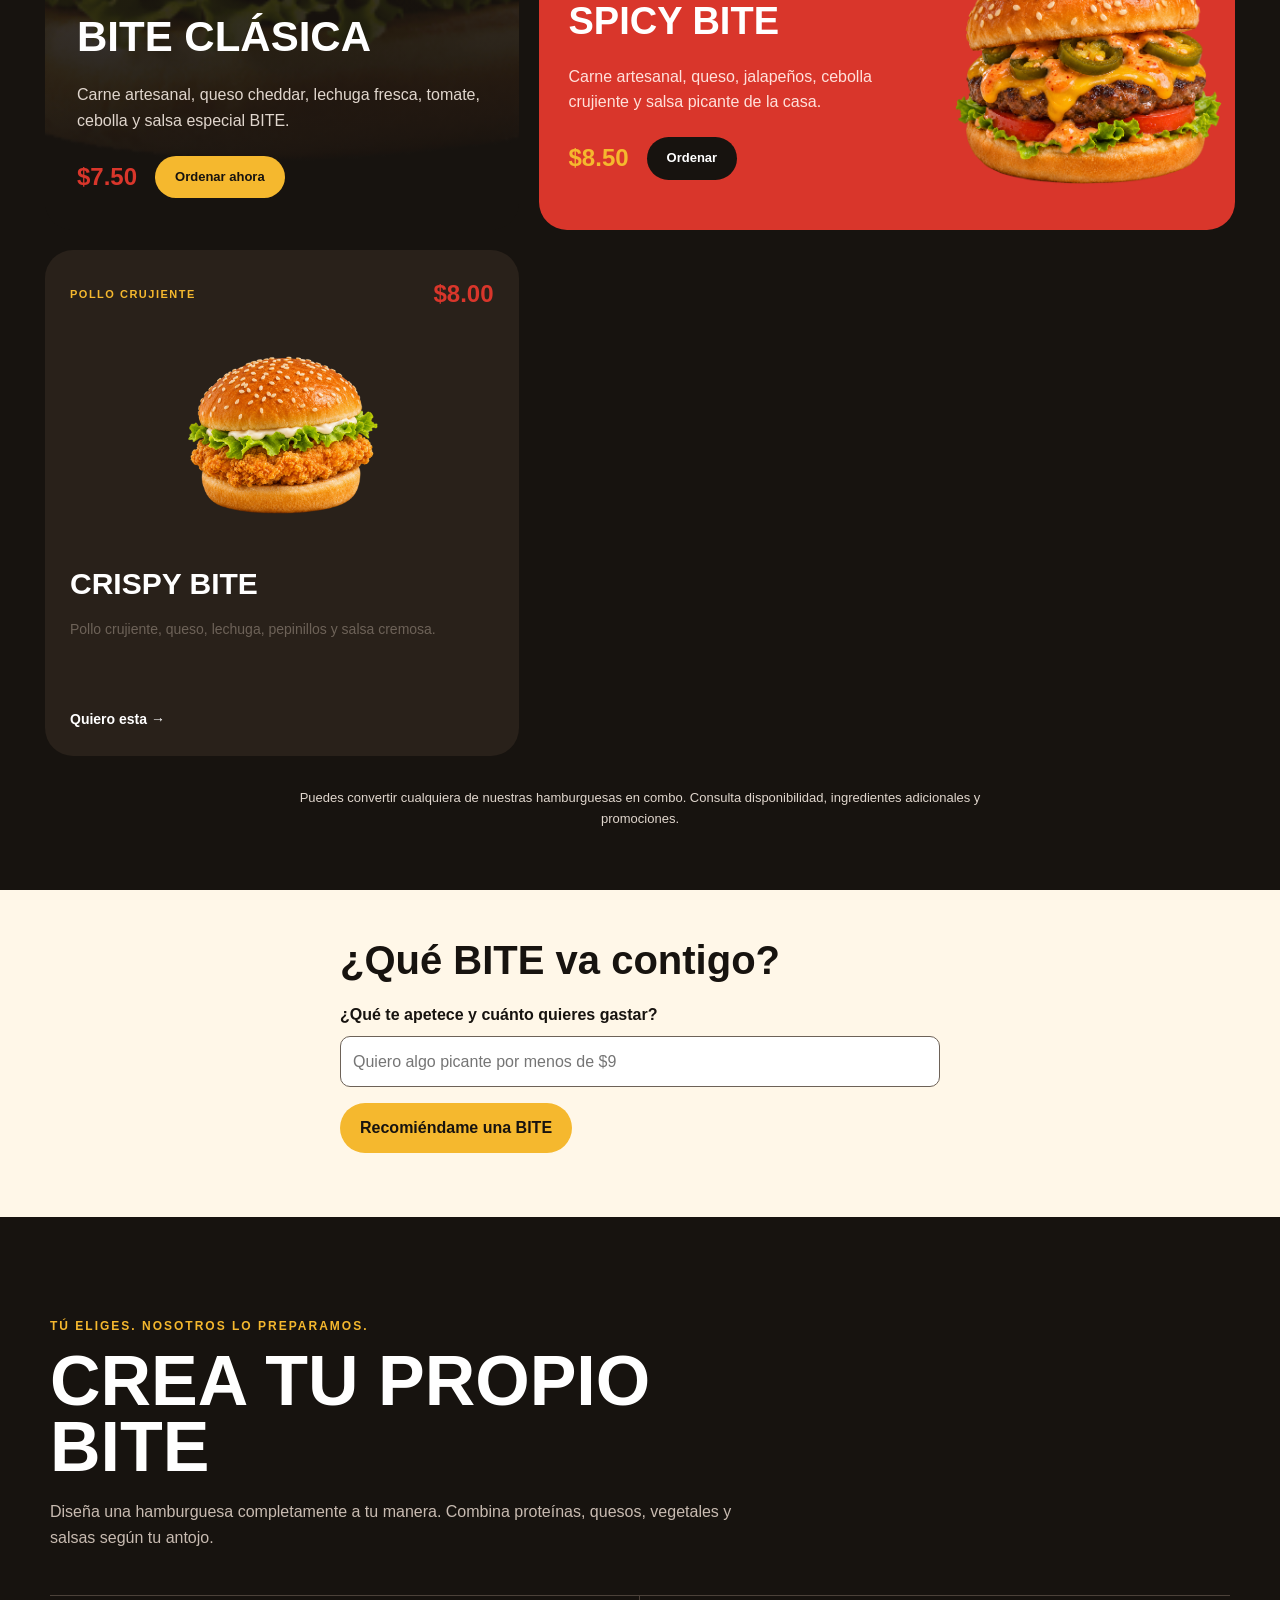
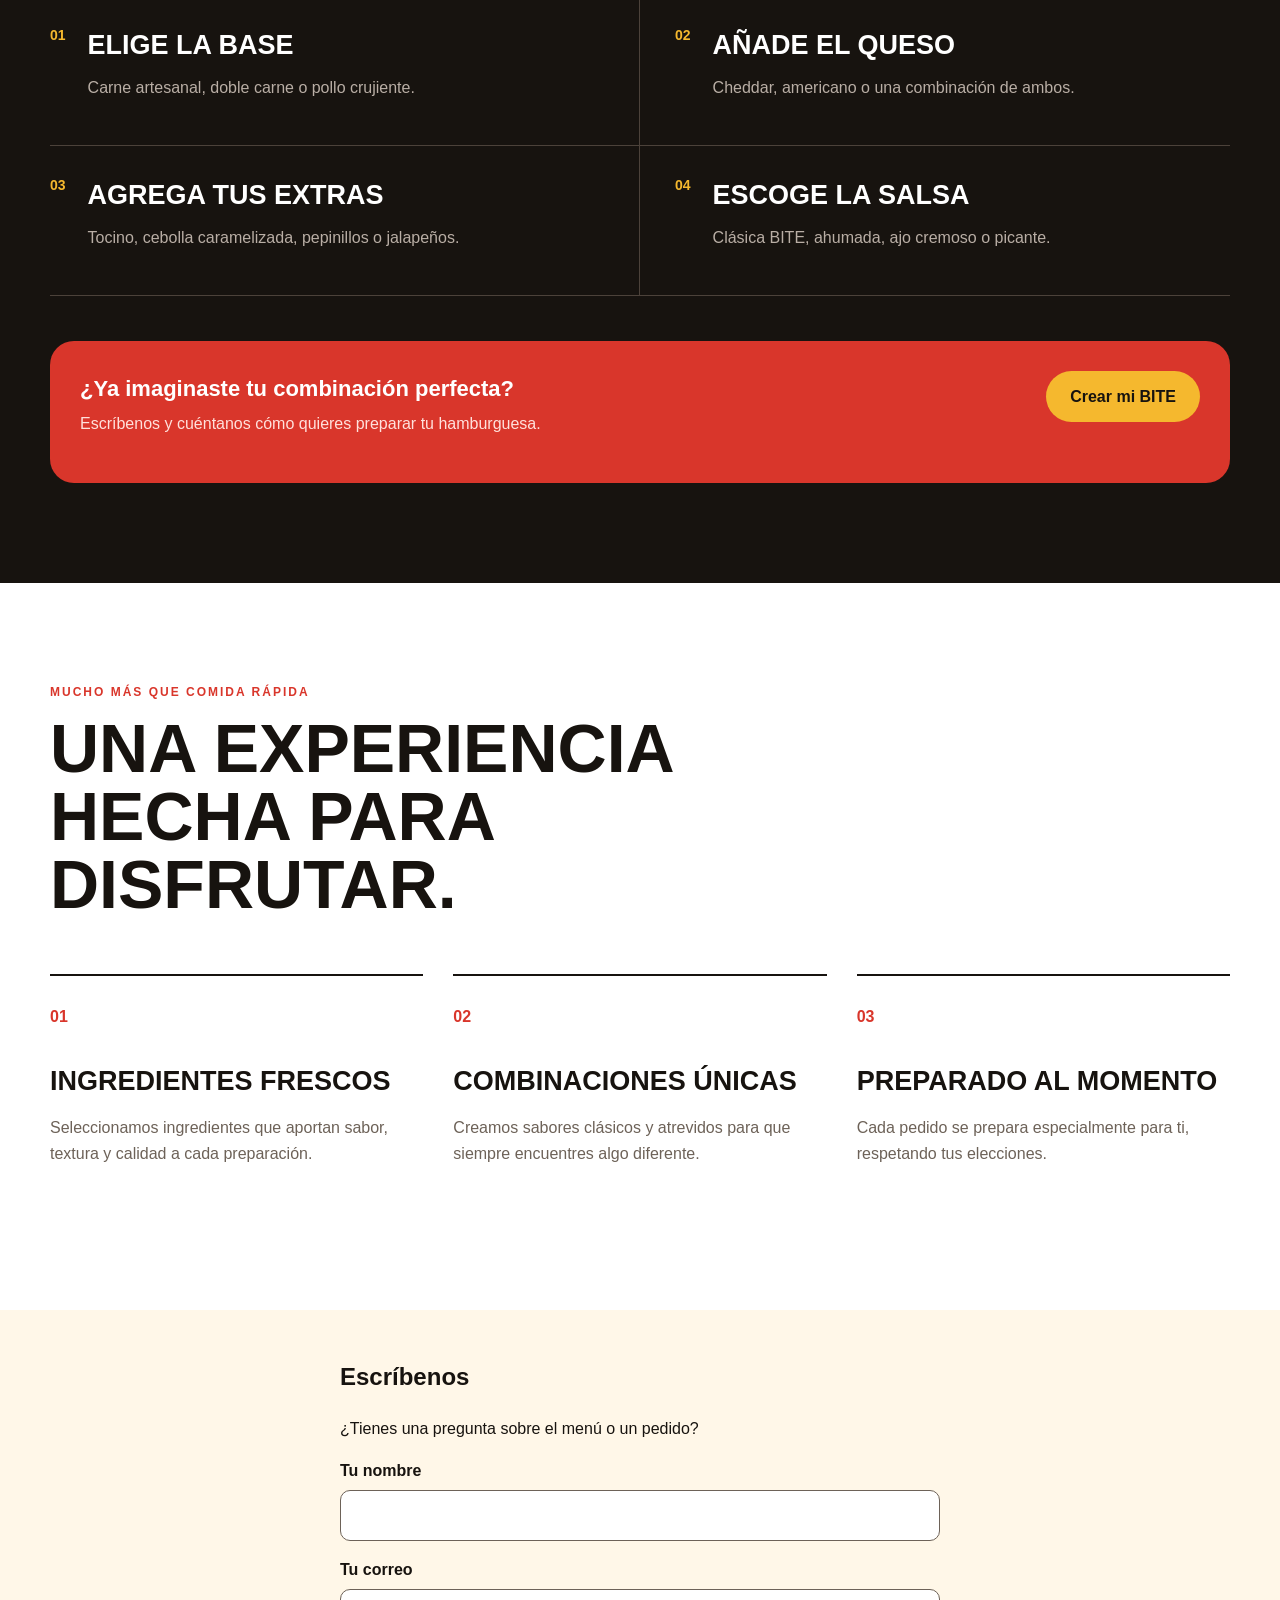
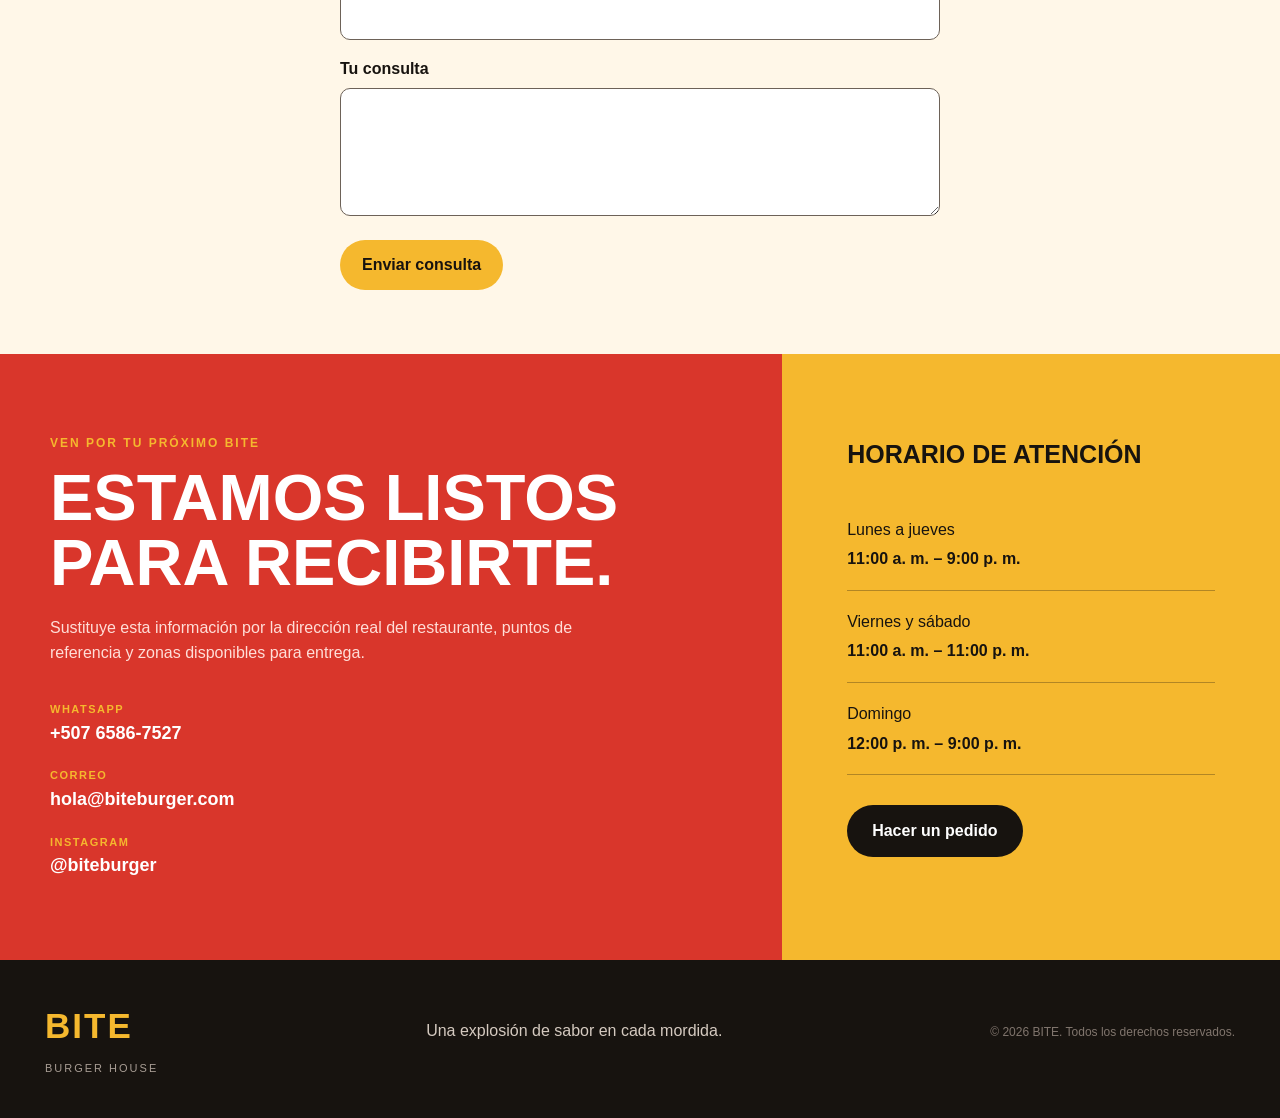
==== commit 81713353: "Actualizo las imágenes del menú con fondo transparente" ====
--- a/index.html
+++ b/index.html
@@ -151,11 +151,11 @@
           </div>
     
           <img
-            src="./img/doble-bite.png"
+            src="./img/bite-doble.png"
             alt="Hamburguesa Doble BITE"
             class="menu-bento__imagen"
           >
-    
+        
           <h3>Doble BITE</h3>
     
           <p>
@@ -181,7 +181,7 @@
           </div>
     
           <img
-            src="./img/bacon-bite.png"
+            src="./img/bite-bacon.png"
             alt="Hamburguesa Bacon BITE"
             class="menu-bento__imagen"
           >
@@ -238,7 +238,7 @@
           </div>
     
           <img
-            src="./img/spicy-bite.png"
+            src="./img/bite-spicy.png"
             alt="Hamburguesa Spicy BITE con jalapeños"
             class="menu-bento__horizontal-imagen"
           >
@@ -254,7 +254,7 @@
           </div>
     
           <img
-            src="./img/crispy-bite.png"
+            src="./img/bite-crispy.png"
             alt="Hamburguesa Crispy BITE de pollo"
             class="menu-bento__imagen"
           >
--- a/assets/css/styles.css
+++ b/assets/css/styles.css
@@ -1033,4 +1033,10 @@
 #formulario-contacto button:disabled {
   opacity: 0.6;
   cursor: default;
+}
+
+.nav a:focus-visible {
+  outline: 3px solid var(--amarillo);
+  outline-offset: 4px;
+  border-radius: 3px;
 }
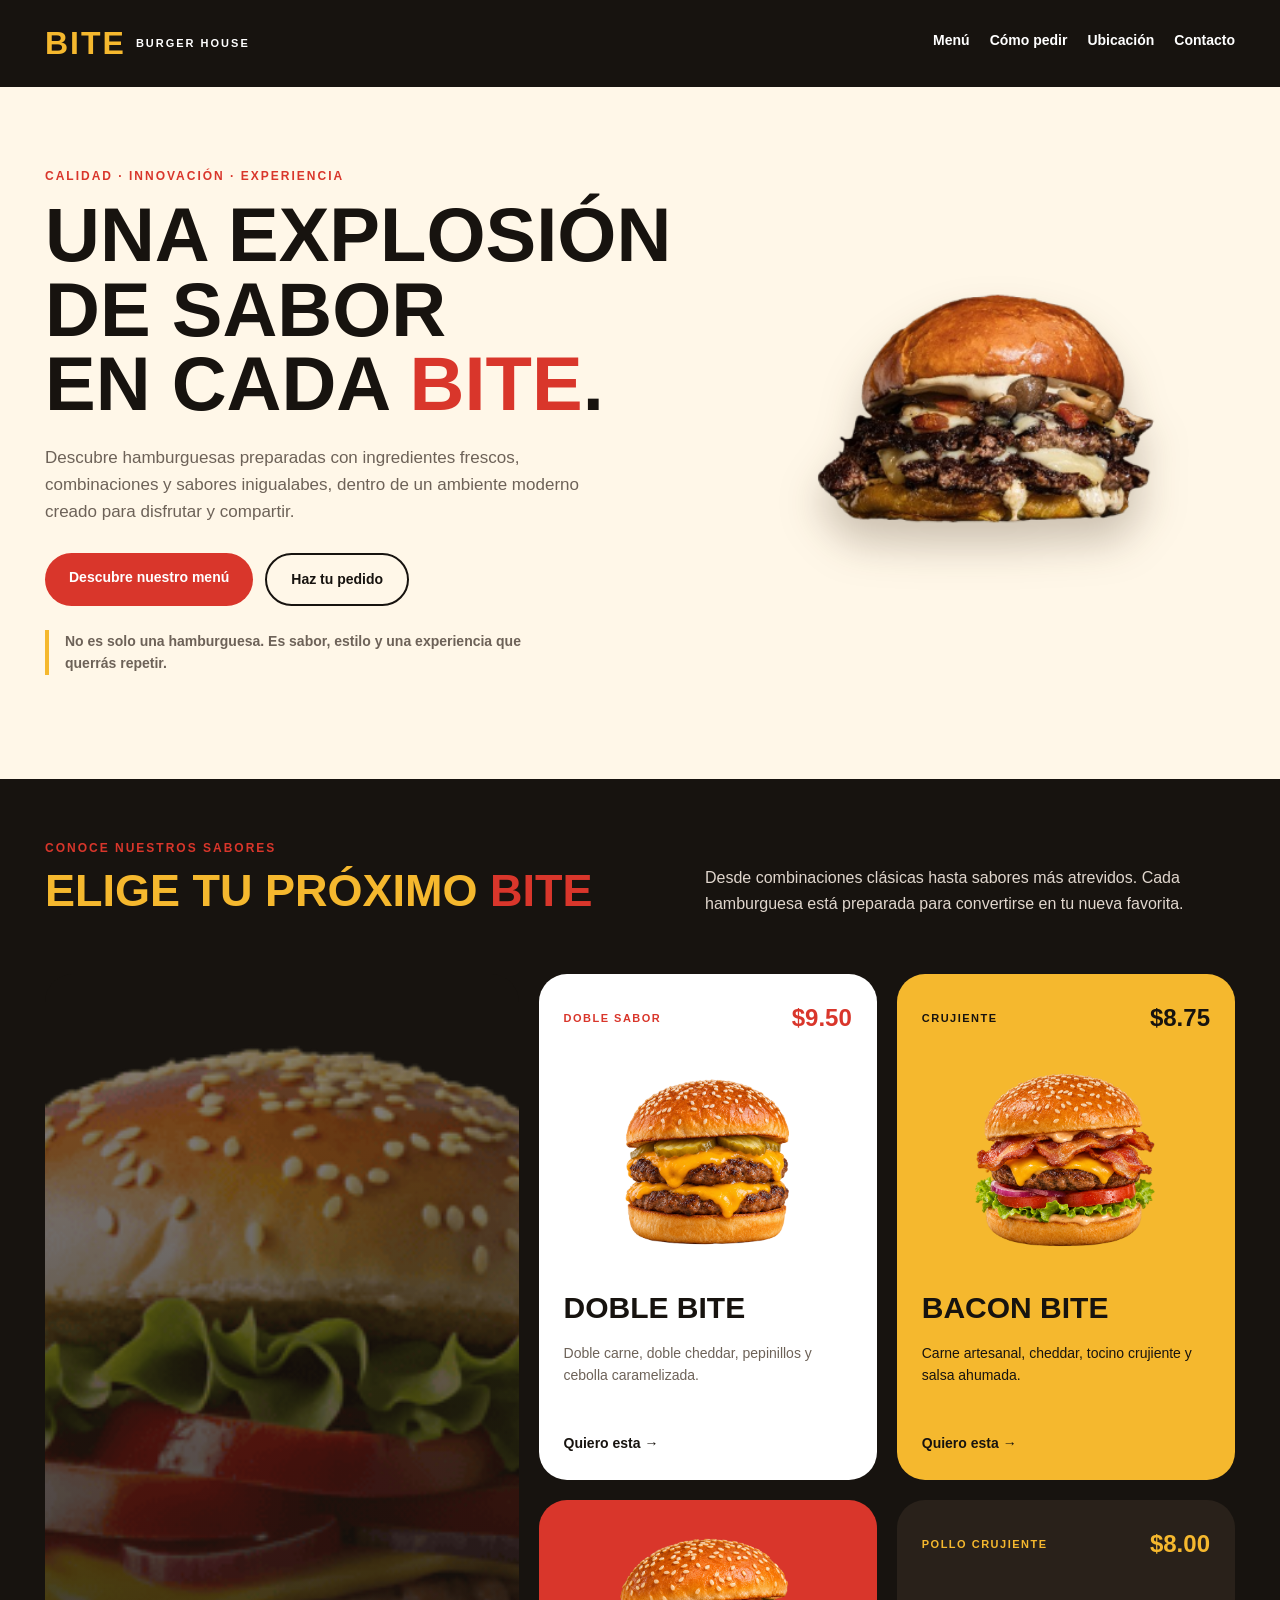
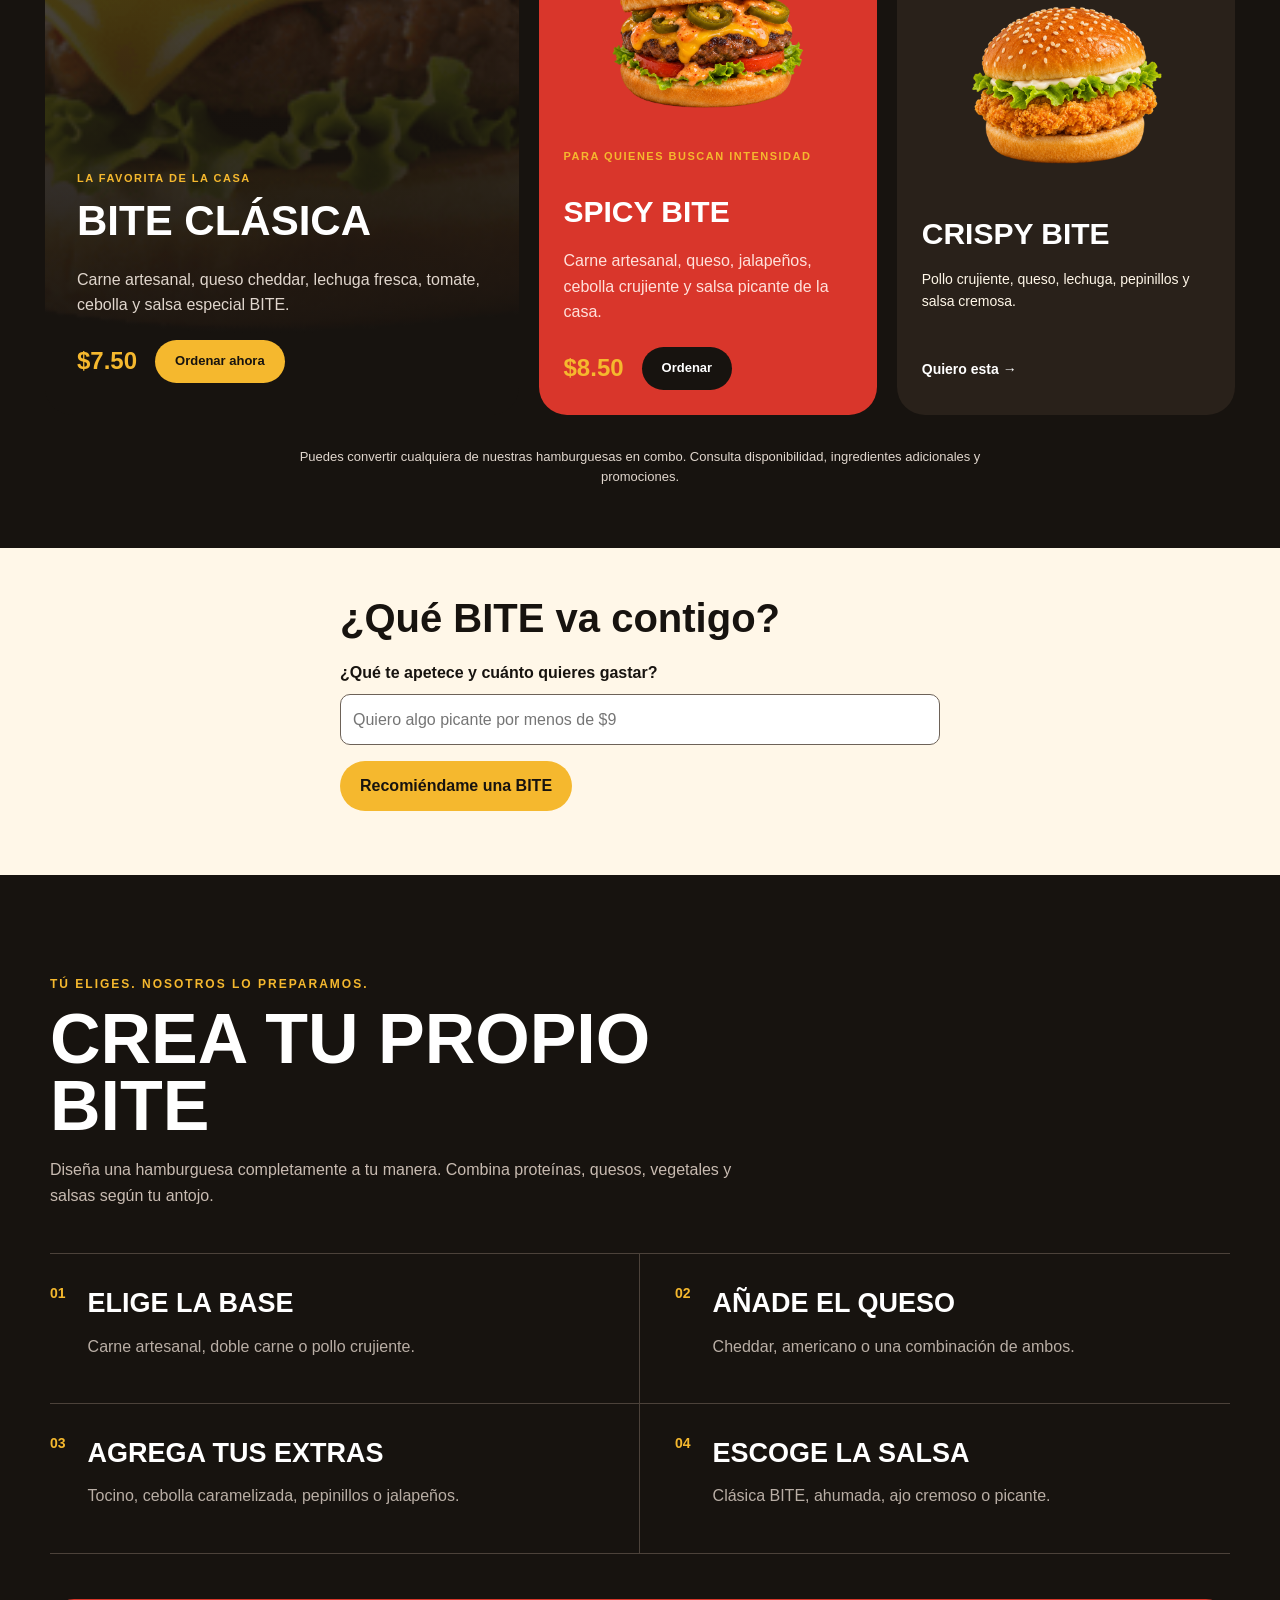
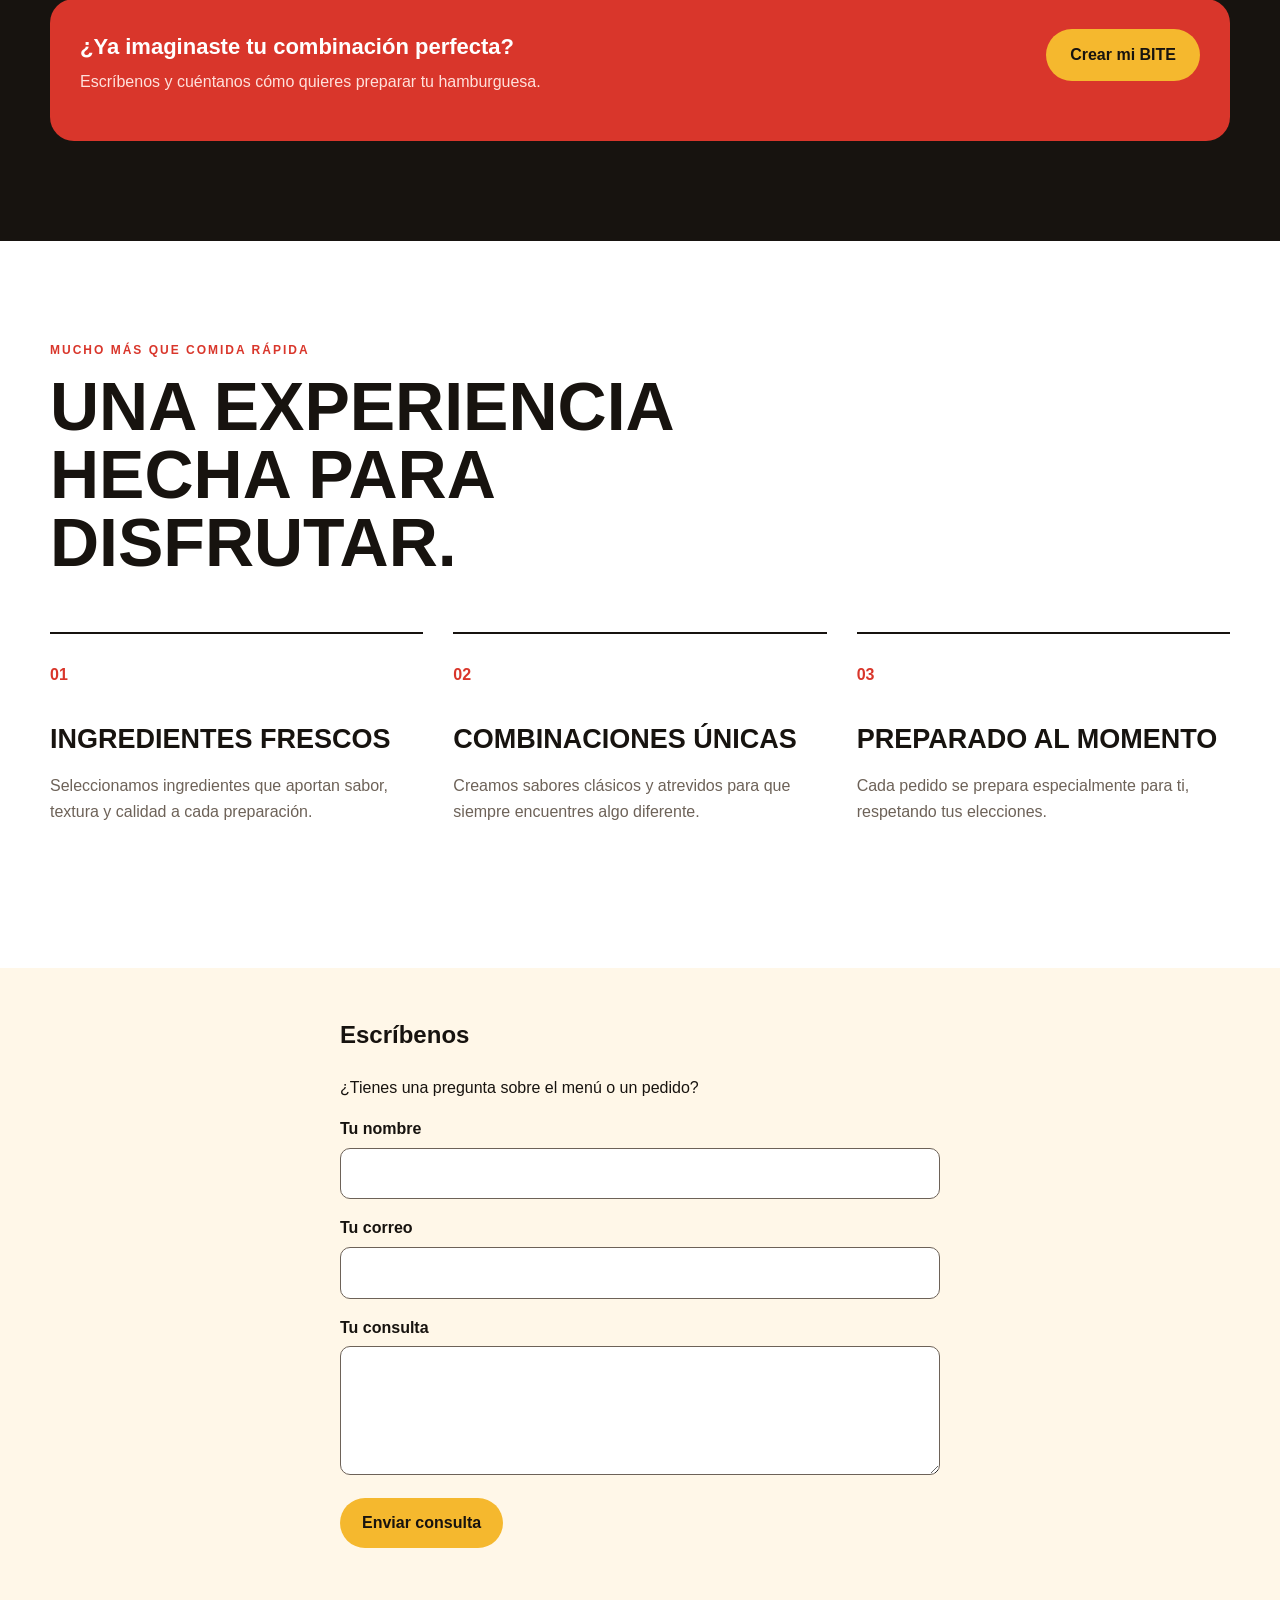
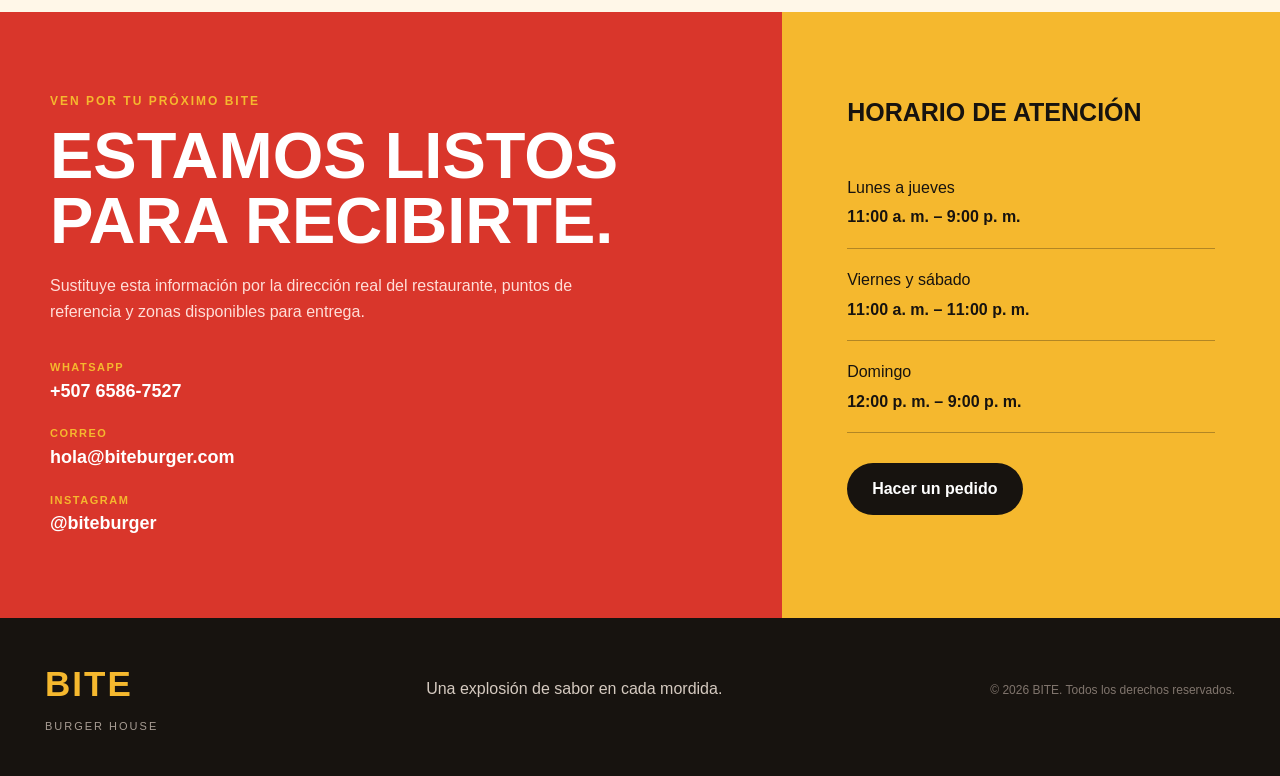
==== commit 1840ae04: "Agrego formulario emergente y registro de pedidos en Supabase" ====
--- a/index.html
+++ b/index.html
@@ -554,7 +554,92 @@
     
     </section>
 
-
+    <dialog id="hacer-pedido" aria-labelledby="titulo-pedido">
+      <button
+        id="cerrar-pedido"
+        type="button"
+        aria-label="Cerrar formulario de pedido"
+      >×</button>
+      <h2 id="titulo-pedido">Tu próximo BITE</h2>
+<p>Completa tus datos y confirma tu pedido.</p>
+    
+      <form id="formulario-pedido">
+        <p>
+          <label for="pedido-producto">Hamburguesa</label><br>
+          <select id="pedido-producto" name="producto" required>
+            <option value="">Selecciona una hamburguesa</option>
+            <option value="clasica">BITE Clásica</option>
+            <option value="doble">Doble BITE</option>
+            <option value="bacon">Bacon BITE</option>
+            <option value="spicy">Spicy BITE</option>
+            <option value="crispy">Crispy BITE</option>
+          </select>
+        </p>
+    
+        <p>
+          <label for="pedido-cantidad">Cantidad</label><br>
+          <input
+            id="pedido-cantidad"
+            name="cantidad"
+            type="number"
+            min="1"
+            max="20"
+            step="1"
+            value="1"
+            required
+          >
+        </p>
+    
+        <p>
+          <label for="pedido-nombre">Tu nombre</label><br>
+          <input
+            id="pedido-nombre"
+            name="nombre"
+            type="text"
+            autocomplete="name"
+            minlength="2"
+            maxlength="80"
+            required
+          >
+        </p>
+    
+        <p>
+          <label for="pedido-telefono">Teléfono de contacto</label><br>
+          <input
+            id="pedido-telefono"
+            name="telefono"
+            type="tel"
+            autocomplete="tel"
+            minlength="7"
+            maxlength="25"
+            placeholder="Ejemplo: 6123-4567"
+            required
+          >
+        </p>
+    
+        <p>
+          <label for="pedido-observaciones">Observaciones opcionales</label><br>
+          <textarea
+            id="pedido-observaciones"
+            name="observaciones"
+            rows="3"
+            maxlength="500"
+            placeholder="Escribe alguna indicación para tu pedido"
+          ></textarea>
+        </p>
+    
+        <p id="total-pedido" aria-live="polite">
+          Selecciona una hamburguesa para consultar el total.
+        </p>
+    
+        <button id="confirmar-pedido" type="submit" disabled>
+          Confirmar pedido
+        </button>
+    
+        <p id="estado-pedido" role="status"></p>
+      </form>
+      </dialog>
+    
 </main>
 
      <footer class="pie-bite">
@@ -575,5 +660,6 @@
     </footer>
     <script src="./assets/js/contacto.js"></script>
     <script src="./assets/js/recomendador.js"></script>
+    <script src="./assets/js/pedidos.js"></script>
 </body>
 </html>
--- a/assets/css/styles.css
+++ b/assets/css/styles.css
@@ -1039,4 +1039,341 @@
   outline: 3px solid var(--amarillo);
   outline-offset: 4px;
   border-radius: 3px;
+}
+
+@media (min-width: 1000px) {
+  .menu-bento__principal {
+    grid-column: 1;
+    grid-row: 1 / span 2;
+  }
+
+  .menu-bento__horizontal {
+    grid-column: auto;
+    flex-direction: column;
+    align-items: stretch;
+  }
+
+  .menu-bento__horizontal-imagen {
+    order: -1;
+    flex: none;
+    width: 100%;
+    height: 210px;
+    margin: 18px 0 0;
+    object-fit: contain;
+  }
+
+  .menu-bento__horizontal-texto {
+    flex: none;
+    padding: 20px 25px 25px;
+  }
+
+  .menu-bento__horizontal h3 {
+    font-size: 30px;
+  }
+}
+
+/* Bacon: texto oscuro sobre la tarjeta amarilla */
+.menu-bento__producto--amarillo>p {
+  color: var(--negro);
+}
+
+/* Crispy: descripción clara y precio amarillo sobre fondo oscuro */
+.menu-bento__producto--oscuro>p {
+  color: var(--crema);
+}
+
+.menu-bento__producto--oscuro .producto__precio {
+  color: var(--amarillo);
+}
+
+/* Clásica: resaltar la categoría y el precio sobre la foto */
+.menu-bento__principal .producto__categoria,
+.menu-bento__principal .producto__precio {
+  color: var(--amarillo);
+}
+
+/* Panel de administración de BITE */
+#formulario-login,
+#panel-consultas {
+  width: min(840px, calc(100% - 32px));
+  margin: 24px auto;
+  padding: clamp(20px, 4vw, 36px);
+  border: 1px solid #e3d5c2;
+  border-radius: 20px;
+  background: var(--blanco);
+}
+
+#formulario-login {
+  max-width: 480px;
+  border-top: 5px solid var(--amarillo);
+}
+
+#formulario-login label {
+  font-weight: 700;
+}
+
+#formulario-login input {
+  display: block;
+  width: 100%;
+  margin-top: 6px;
+  padding: 12px 14px;
+  border: 1px solid #948474;
+  border-radius: 8px;
+  font: inherit;
+}
+
+#formulario-login button,
+#lista-consultas button,
+#cerrar-sesion {
+  min-height: 44px;
+  padding: 10px 20px;
+  border: 0;
+  border-radius: 24px;
+  background: var(--amarillo);
+  color: var(--negro);
+  font: inherit;
+  font-weight: 700;
+  cursor: pointer;
+}
+
+#cerrar-sesion {
+  background: var(--negro);
+  color: var(--blanco);
+}
+
+#formulario-login button:disabled,
+#lista-consultas button:disabled,
+#cerrar-sesion:disabled {
+  opacity: 0.6;
+  cursor: wait;
+}
+
+#lista-consultas {
+  display: grid;
+  gap: 14px;
+  margin: 20px 0 0;
+  padding: 0;
+  list-style: none;
+}
+
+#lista-consultas li {
+  padding: 20px;
+  border: 1px solid #e3d5c2;
+  border-radius: 14px;
+  background: var(--crema);
+  color: var(--negro);
+  overflow-wrap: anywhere;
+}
+
+#lista-consultas li strong {
+  display: block;
+  margin-bottom: 6px;
+  font-size: 20px;
+}
+
+#lista-consultas li p {
+  margin: 6px 0 12px;
+}
+
+#lista-consultas li p:last-of-type {
+  color: var(--gris);
+  font-size: 14px;
+}
+
+#hacer-pedido {
+  padding: 48px 24px;
+  background: var(--crema);
+  color: var(--negro);
+}
+
+#hacer-pedido>h2,
+#hacer-pedido>p,
+#formulario-pedido {
+  max-width: 600px;
+  margin-inline: auto;
+}
+
+#formulario-pedido {
+  padding: 24px;
+  border: 1px solid #e3d5c2;
+  border-radius: 20px;
+  background: var(--blanco);
+}
+
+#formulario-pedido label {
+  font-weight: 700;
+}
+
+#formulario-pedido input,
+#formulario-pedido select,
+#formulario-pedido textarea {
+  display: block;
+  width: 100%;
+  margin-top: 6px;
+  padding: 12px;
+  border: 1px solid #948474;
+  border-radius: 8px;
+  background: var(--blanco);
+  color: var(--negro);
+  font: inherit;
+}
+
+#formulario-pedido textarea {
+  resize: vertical;
+}
+
+#total-pedido {
+  font-size: 20px;
+  font-weight: 800;
+}
+
+#confirmar-pedido {
+  min-height: 44px;
+  padding: 12px 22px;
+  border: 0;
+  border-radius: 30px;
+  background: var(--amarillo);
+  color: var(--negro);
+  font: inherit;
+  font-weight: 800;
+  cursor: pointer;
+}
+
+#confirmar-pedido:disabled {
+  opacity: 0.6;
+  cursor: default;
+}
+
+#formulario-pedido :focus-visible {
+  outline: 3px solid var(--rojo-oscuro);
+  outline-offset: 3px;
+}
+
+#estado-pedido {
+  overflow-wrap: anywhere;
+}
+
+/* Ventana de pedidos */
+#hacer-pedido {
+  position: fixed;
+  width: min(540px, calc(100% - 28px));
+  max-height: 90vh;
+  max-height: 90dvh;
+  margin: auto;
+  padding: 32px 24px 24px;
+  overflow-y: auto;
+  border: 0;
+  border-top: 7px solid var(--amarillo);
+  border-radius: 24px;
+  background: var(--crema);
+  color: var(--negro);
+  box-shadow: 0 24px 80px rgb(0 0 0 / 35%);
+}
+
+#hacer-pedido::backdrop {
+  background: rgb(23 19 15 / 75%);
+  backdrop-filter: blur(5px);
+}
+
+#hacer-pedido #titulo-pedido {
+  margin: 0 36px 8px 0;
+  font-size: clamp(28px, 6vw, 38px);
+  line-height: 1.1;
+}
+
+#hacer-pedido>p {
+  margin-bottom: 24px;
+  color: var(--gris);
+}
+
+#cerrar-pedido {
+  position: absolute;
+  top: 14px;
+  right: 14px;
+  width: 44px;
+  height: 44px;
+  padding: 0;
+  border: 0;
+  border-radius: 50%;
+  background: var(--negro);
+  color: var(--blanco);
+  font-size: 28px;
+  line-height: 1;
+  cursor: pointer;
+}
+
+#hacer-pedido #formulario-pedido {
+  width: 100%;
+  margin: 0;
+  padding: 0;
+  border: 0;
+  background: transparent;
+}
+
+#formulario-pedido p {
+  margin-bottom: 16px;
+}
+
+#formulario-pedido label {
+  font-weight: 700;
+}
+
+#formulario-pedido input,
+#formulario-pedido select,
+#formulario-pedido textarea {
+  display: block;
+  box-sizing: border-box;
+  width: 100%;
+  margin-top: 6px;
+  padding: 12px;
+  border: 1px solid #d3c3ad;
+  border-radius: 12px;
+  background: var(--blanco);
+  color: var(--negro);
+  font: inherit;
+  font-size: 16px;
+}
+
+#formulario-pedido textarea {
+  resize: vertical;
+}
+
+#hacer-pedido #total-pedido {
+  padding: 16px;
+  border-radius: 12px;
+  background: var(--negro);
+  color: var(--amarillo);
+  font-size: 20px;
+  font-weight: 800;
+}
+
+#hacer-pedido #confirmar-pedido {
+  width: 100%;
+  min-height: 50px;
+  padding: 12px 22px;
+  border: 0;
+  border-radius: 30px;
+  background: var(--amarillo);
+  color: var(--negro);
+  font: inherit;
+  font-weight: 800;
+  cursor: pointer;
+}
+
+#confirmar-pedido:disabled {
+  opacity: 0.6;
+  cursor: default;
+}
+
+#hacer-pedido :focus-visible {
+  outline: 3px solid var(--rojo-oscuro);
+  outline-offset: 3px;
+}
+
+#estado-pedido {
+  overflow-wrap: anywhere;
+}
+
+html.pedido-abierto {
+  overflow: hidden;
 }
